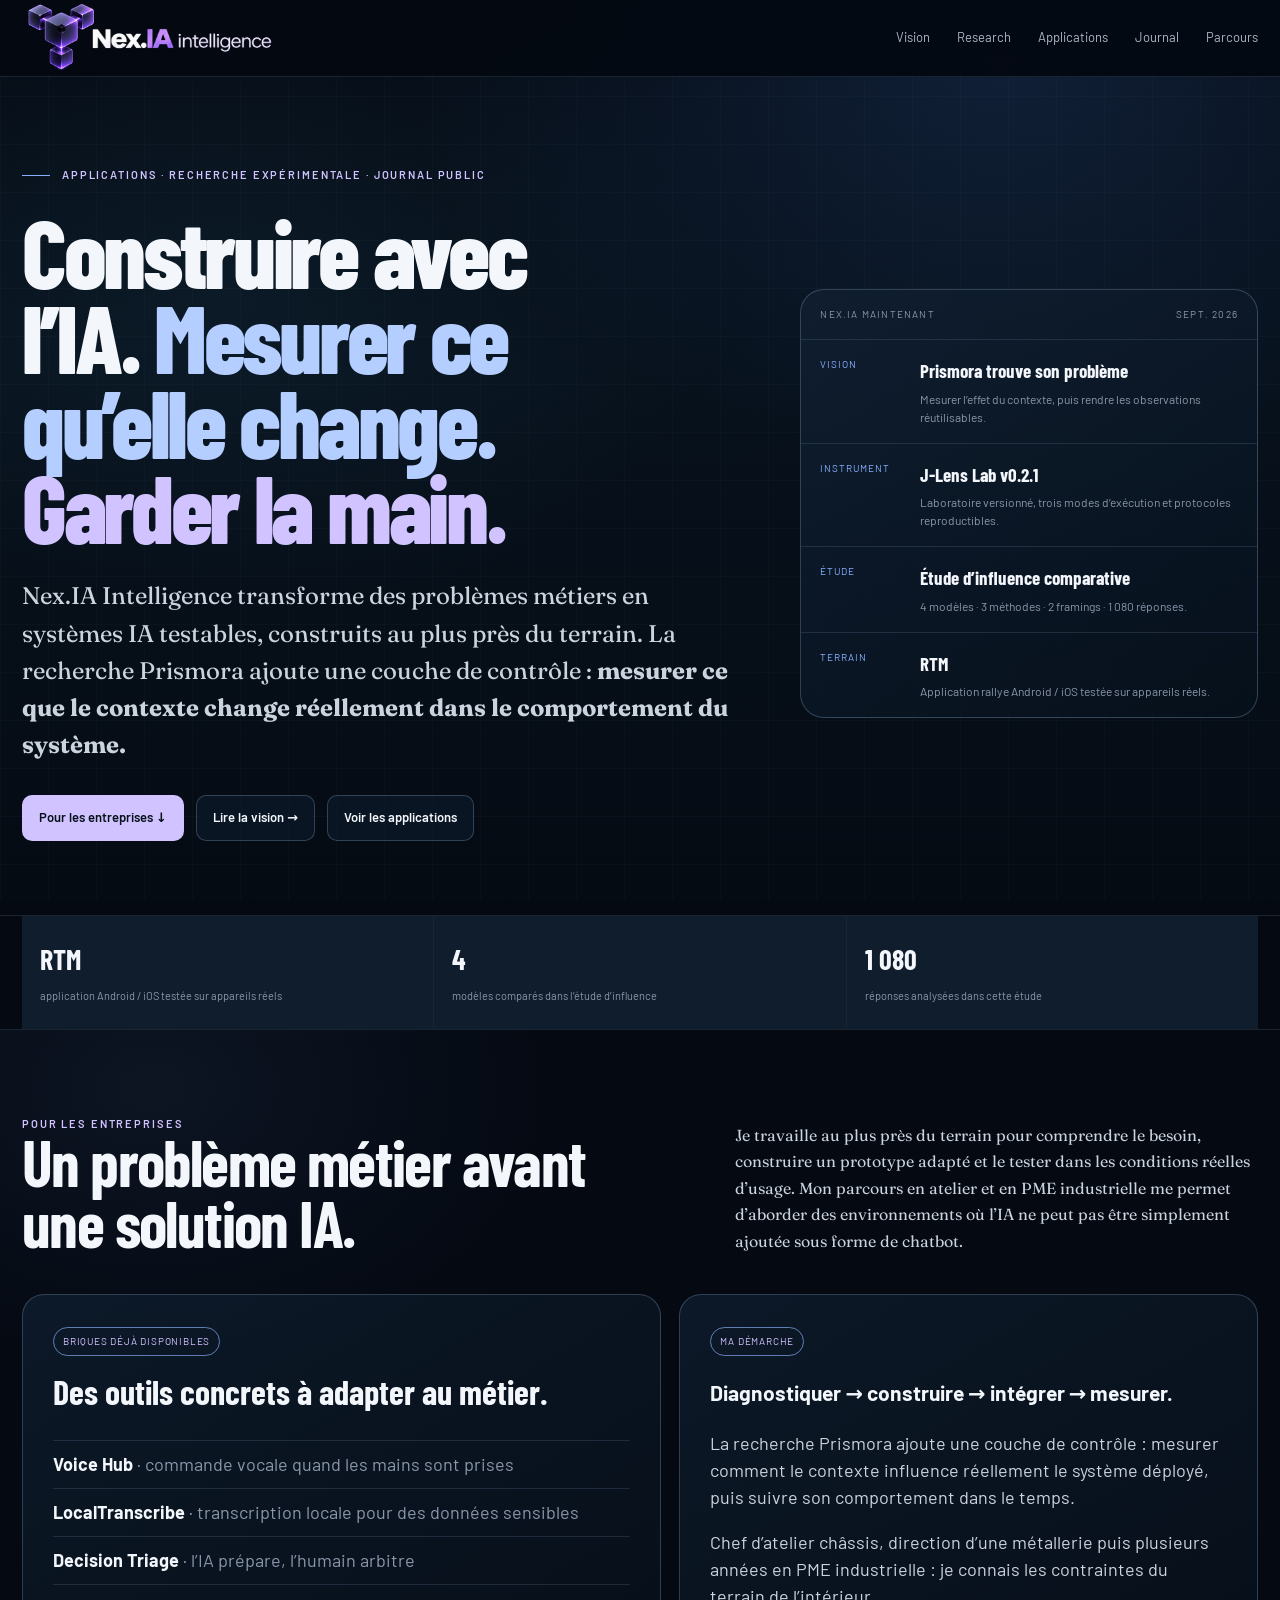
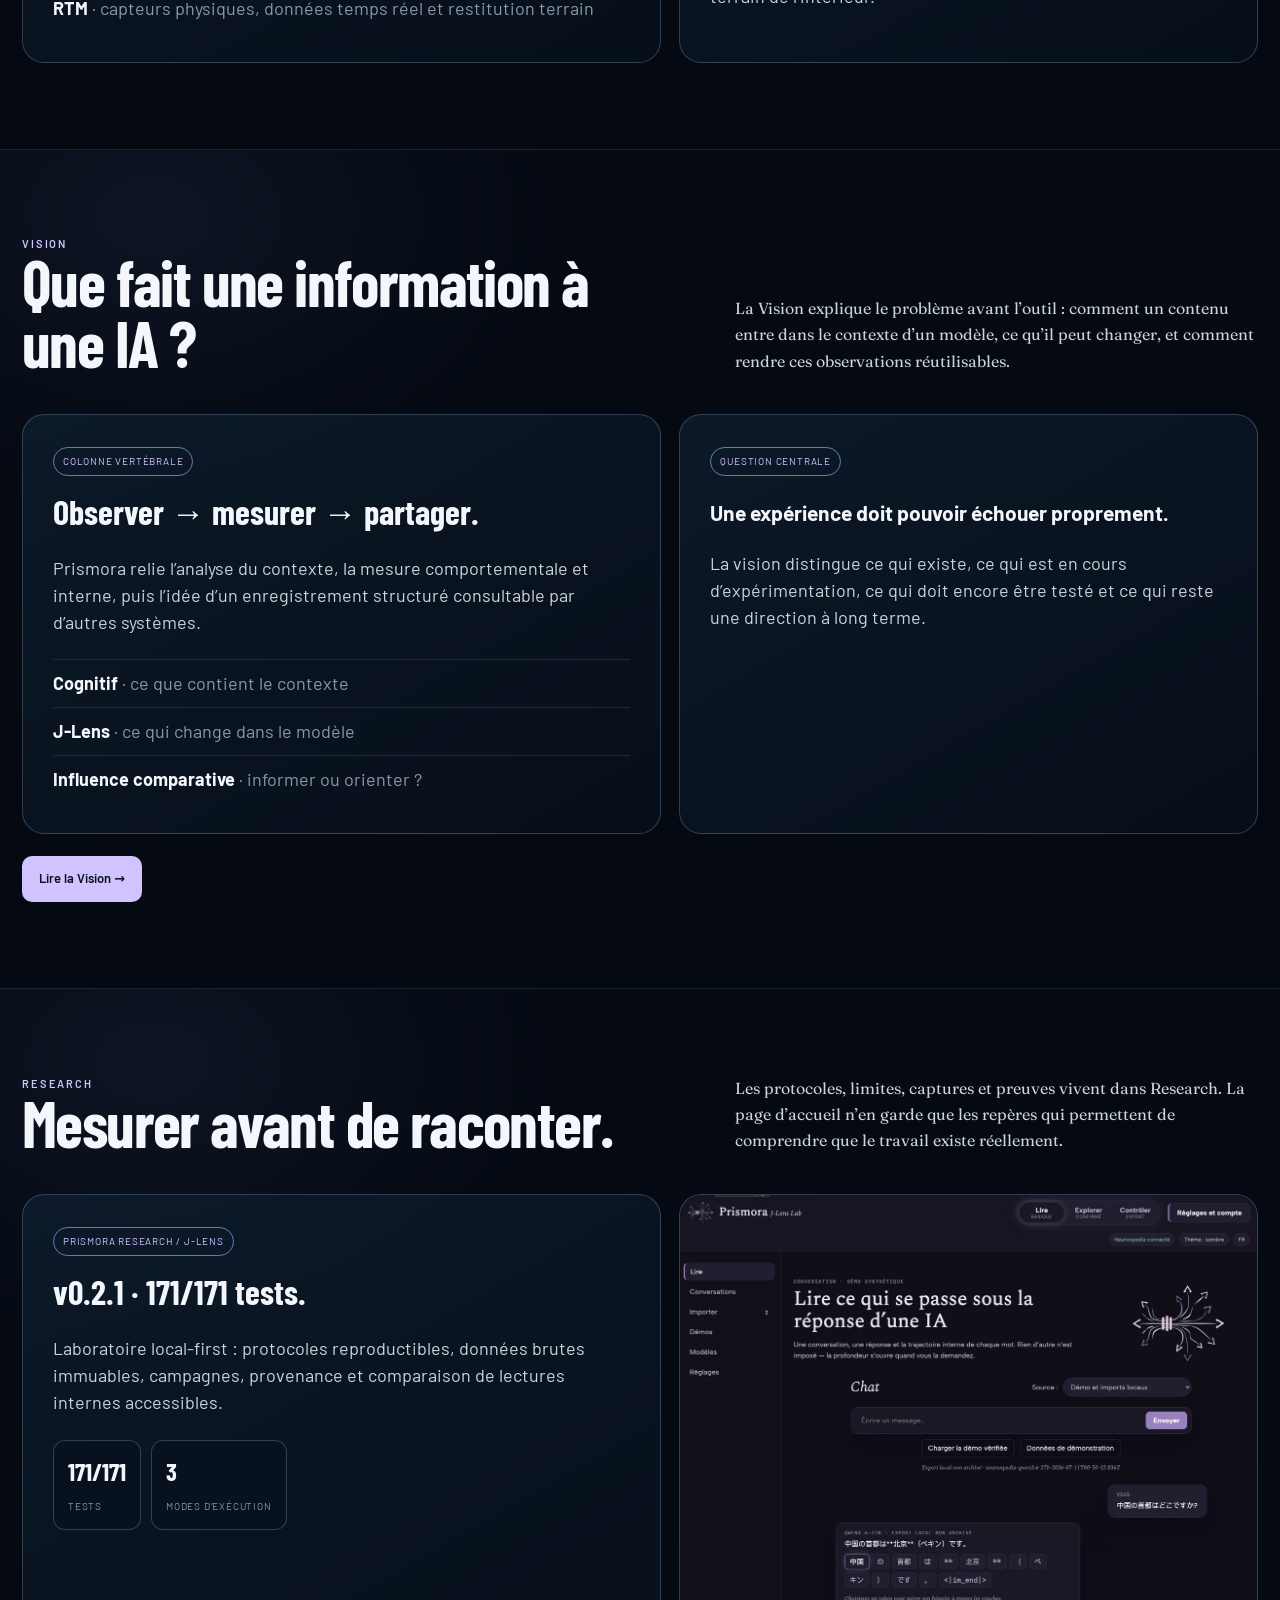
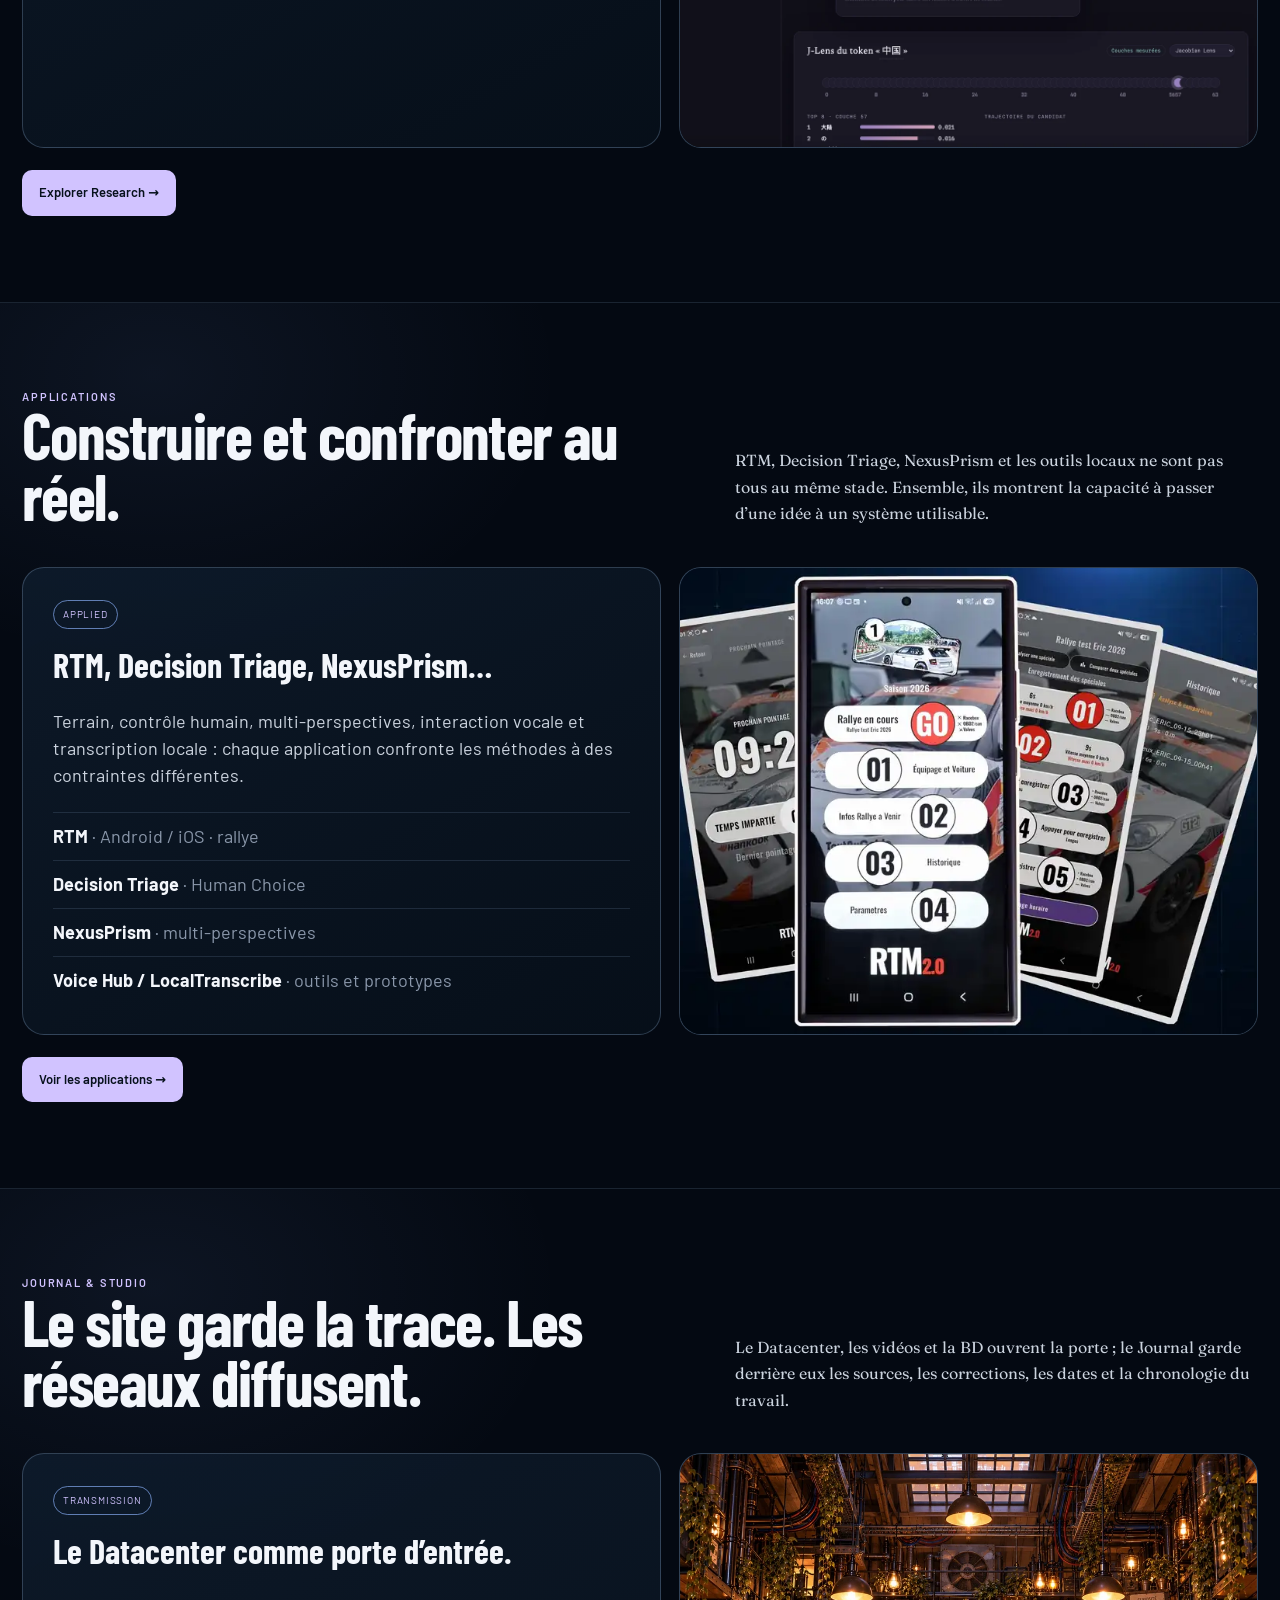
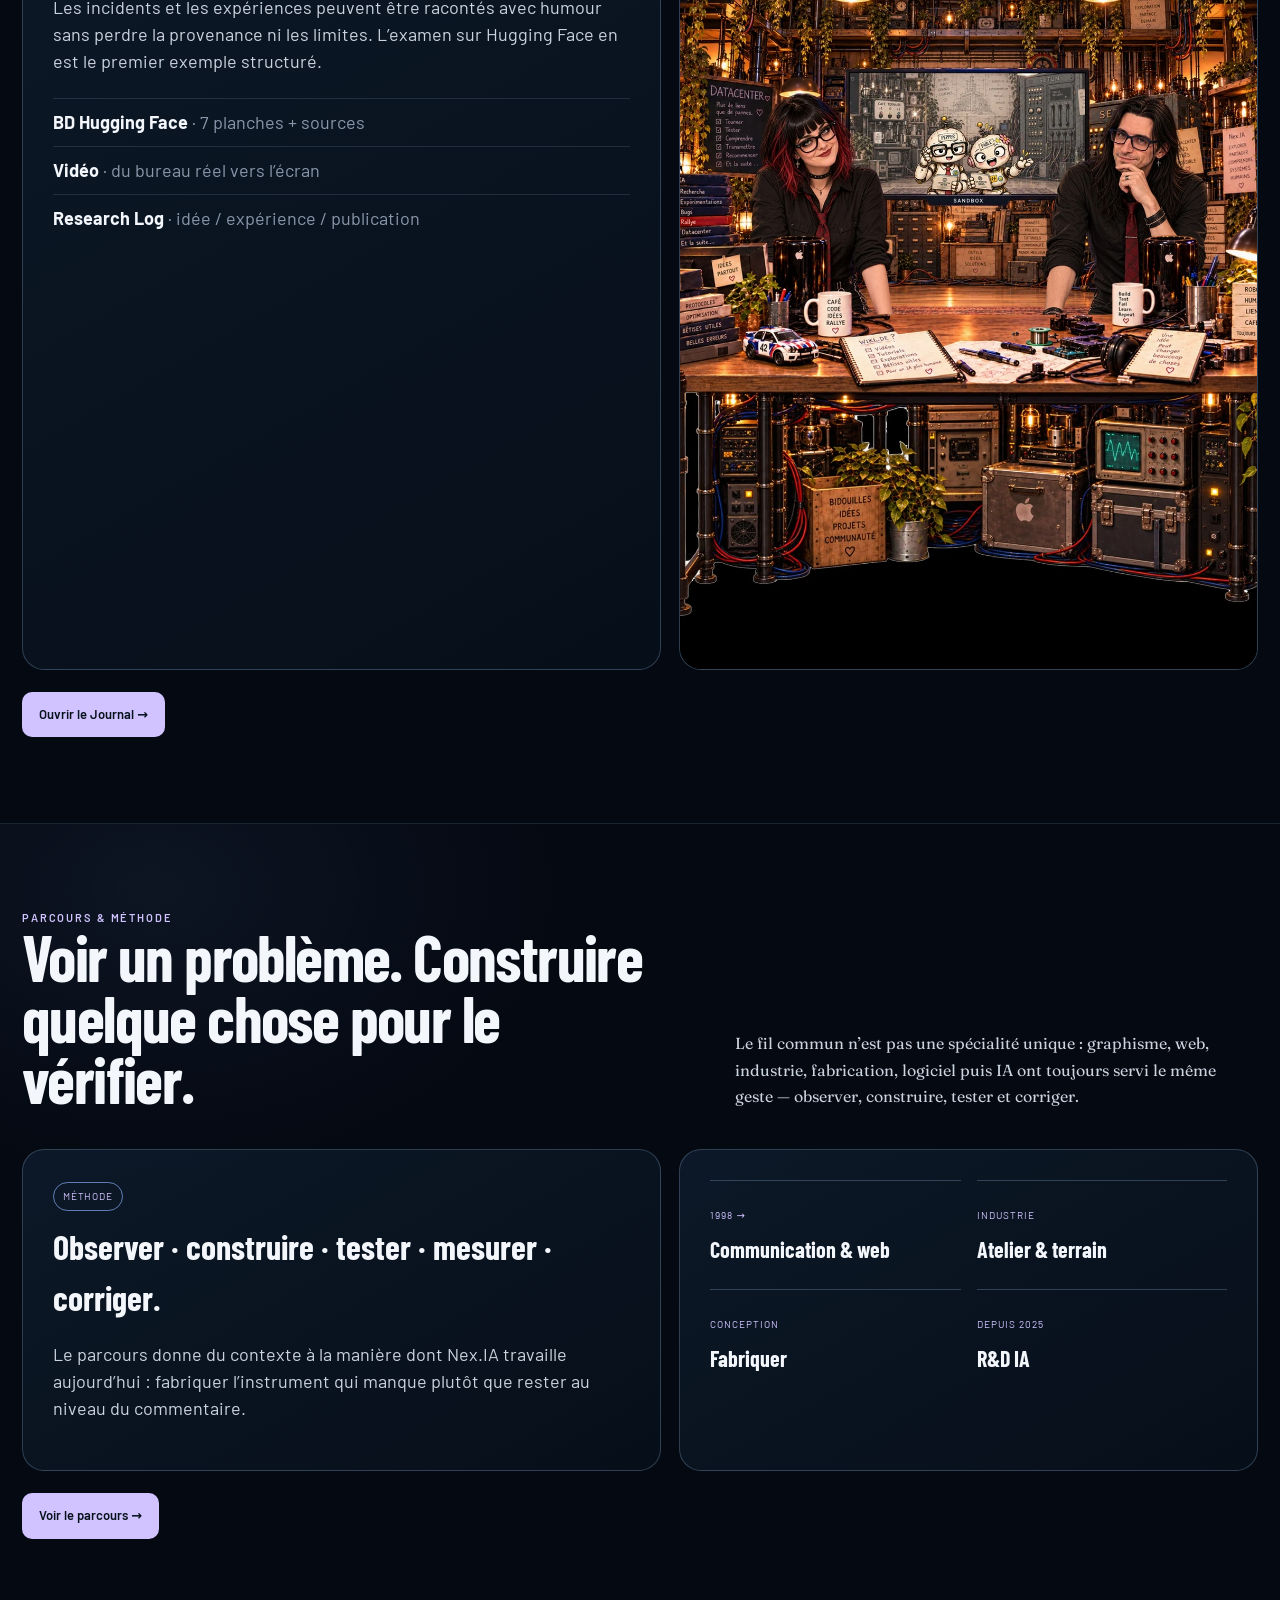
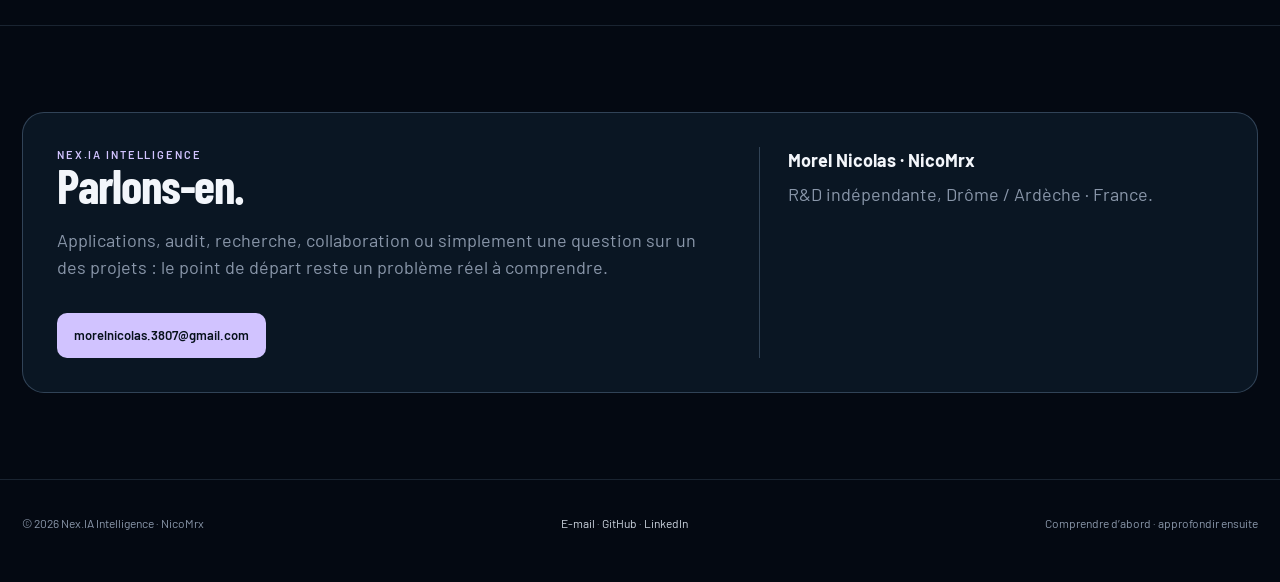
==== index.html @ 0865eb6d "refine: simplify J-Lens proof in homepage hero" ====
<!DOCTYPE html>
<html lang="fr"><head><meta charset="utf-8"/><meta content="width=device-width,initial-scale=1" name="viewport"/><meta content="#07111c" name="theme-color"/><title>Nex.IA Intelligence — NicoMrx</title><meta content="Nex.IA Intelligence : applications, recherche expérimentale, journal public et vision Prismora." name="description"/><link href="https://fonts.googleapis.com" rel="preconnect"/><link href="https://fonts.googleapis.com/css2?family=Barlow:wght@400;500;600;700&amp;family=Barlow+Condensed:wght@600;700;800&amp;family=Fraunces:opsz,wght@9..144,350..650&amp;display=swap" rel="stylesheet"/><link href="assets/site.css" rel="stylesheet"/></head><body class="section-home"><header class="site-header"><div class="wrap"><a class="brand" href="index.html"><img alt="Nex.IA Intelligence" src="assets/nexia-logo.png"/></a><nav aria-label="Navigation" class="site-nav"><a href="vision/index.html">Vision</a><a href="research/index.html">Research</a><a href="applications/index.html">Applications</a><a href="journal/index.html">Journal</a><a href="parcours/index.html">Parcours</a></nav></div></header><main>
<section class="hero"><div class="wrap hero-grid"><div><p class="eyebrow">Applications · recherche expérimentale · journal public</p><h1>Construire avec l’IA. <span class="blue">Mesurer ce qu’elle change.</span> <span class="violet">Garder la main.</span></h1><p class="lead">Nex.IA Intelligence transforme des problèmes métiers en systèmes IA testables, construits au plus près du terrain. La recherche Prismora ajoute une couche de contrôle : <strong>mesurer ce que le contexte change réellement dans le comportement du système.</strong></p><div class="actions"><a class="btn primary" href="#entreprises">Pour les entreprises ↓</a><a class="btn" href="vision/index.html">Lire la vision →</a><a class="btn" href="applications/index.html">Voir les applications</a></div></div><aside class="hero-card"><div class="head"><span>Nex.IA maintenant</span><span>Sept. 2026</span></div><div class="rows"><div class="row"><span class="type">Vision</span><div><b>Prismora trouve son problème</b><p>Mesurer l’effet du contexte, puis rendre les observations réutilisables.</p></div></div><div class="row"><span class="type">Instrument</span><div><b>J-Lens Lab v0.2.1</b><p>Laboratoire versionné, trois modes d’exécution et protocoles reproductibles.</p></div></div><div class="row"><span class="type">Étude</span><div><b>Étude d’influence comparative</b><p>4 modèles · 3 méthodes · 2 framings · 1 080 réponses.</p></div></div><div class="row"><span class="type">Terrain</span><div><b>RTM</b><p>Application rallye Android / iOS testée sur appareils réels.</p></div></div></div></aside></div></section>
<div class="proofbar"><div class="wrap proofgrid"><div class="proof"><strong>RTM</strong><span>application Android / iOS testée sur appareils réels</span></div><div class="proof"><strong>4</strong><span>modèles comparés dans l’étude d’influence</span></div><div class="proof"><strong>1 080</strong><span>réponses analysées dans cette étude</span></div></div></div>
<section class="section section-scope scope-applications" id="entreprises"><div class="wrap"><div class="sec-head"><div><div class="kicker">Pour les entreprises</div><h2>Un problème métier avant une solution IA.</h2></div><p>Je travaille au plus près du terrain pour comprendre le besoin, construire un prototype adapté et le tester dans les conditions réelles d’usage. Mon parcours en atelier et en PME industrielle me permet d’aborder des environnements où l’IA ne peut pas être simplement ajoutée sous forme de chatbot.</p></div><div class="preview-feature"><div class="preview-copy"><span class="tag">Briques déjà disponibles</span><h3>Des outils concrets à adapter au métier.</h3><ul class="preview-list"><li><strong>Voice Hub</strong> · commande vocale quand les mains sont prises</li><li><strong>LocalTranscribe</strong> · transcription locale pour des données sensibles</li><li><strong>Decision Triage</strong> · l’IA prépare, l’humain arbitre</li><li><strong>RTM</strong> · capteurs physiques, données temps réel et restitution terrain</li></ul></div><div class="preview-side"><div class="card-body"><span class="tag">Ma démarche</span><h3>Diagnostiquer → construire → intégrer → mesurer.</h3><p>La recherche Prismora ajoute une couche de contrôle : mesurer comment le contexte influence réellement le système déployé, puis suivre son comportement dans le temps.</p><p style="margin-top:18px">Chef d’atelier châssis, direction d’une métallerie puis plusieurs années en PME industrielle : je connais les contraintes du terrain de l’intérieur.</p></div></div></div></div></section>
<section class="section section-scope scope-vision" id="vision"><div class="wrap"><div class="sec-head"><div><div class="kicker">Vision</div><h2>Que fait une information à une IA ?</h2></div><p>La Vision explique le problème avant l’outil : comment un contenu entre dans le contexte d’un modèle, ce qu’il peut changer, et comment rendre ces observations réutilisables.</p></div><div class="preview-feature"><div class="preview-copy"><span class="tag">Colonne vertébrale</span><h3>Observer → mesurer → partager.</h3><p>Prismora relie l’analyse du contexte, la mesure comportementale et interne, puis l’idée d’un enregistrement structuré consultable par d’autres systèmes.</p><ul class="preview-list"><li><strong>Cognitif</strong> · ce que contient le contexte</li><li><strong>J-Lens</strong> · ce qui change dans le modèle</li><li><strong>Influence comparative</strong> · informer ou orienter ?</li></ul></div><div class="preview-side"><div class="card-body"><span class="tag">Question centrale</span><h3>Une expérience doit pouvoir échouer proprement.</h3><p>La vision distingue ce qui existe, ce qui est en cours d’expérimentation, ce qui doit encore être testé et ce qui reste une direction à long terme.</p></div></div></div><div class="section-link"><a class="btn primary" href="vision/index.html">Lire la Vision →</a></div></div></section>
<section class="section section-scope scope-research" id="research"><div class="wrap"><div class="sec-head"><div><div class="kicker">Research</div><h2>Mesurer avant de raconter.</h2></div><p>Les protocoles, limites, captures et preuves vivent dans Research. La page d’accueil n’en garde que les repères qui permettent de comprendre que le travail existe réellement.</p></div><div class="preview-feature"><div class="preview-copy"><span class="tag">Prismora Research / J-Lens</span><h3>v0.2.1 · 171/171 tests.</h3><p>Laboratoire local-first : protocoles reproductibles, données brutes immuables, campagnes, provenance et comparaison de lectures internes accessibles.</p><div class="metric-row"><div class="metric"><strong>171/171</strong><span>tests</span></div><div class="metric"><strong>3</strong><span>modes d’exécution</span></div></div></div><div class="preview-side"><img alt="Prismora J-Lens Lab" src="assets/jlens-read.webp"/></div></div><div class="section-link"><a class="btn primary" href="research/index.html">Explorer Research →</a></div></div></section>
<section class="section section-scope scope-applications" id="applications"><div class="wrap"><div class="sec-head"><div><div class="kicker">Applications</div><h2>Construire et confronter au réel.</h2></div><p>RTM, Decision Triage, NexusPrism et les outils locaux ne sont pas tous au même stade. Ensemble, ils montrent la capacité à passer d’une idée à un système utilisable.</p></div><div class="preview-feature"><div class="preview-copy"><span class="tag">Applied</span><h3>RTM, Decision Triage, NexusPrism…</h3><p>Terrain, contrôle humain, multi-perspectives, interaction vocale et transcription locale : chaque application confronte les méthodes à des contraintes différentes.</p><ul class="preview-list"><li><strong>RTM</strong> · Android / iOS · rallye</li><li><strong>Decision Triage</strong> · Human Choice</li><li><strong>NexusPrism</strong> · multi-perspectives</li><li><strong>Voice Hub / LocalTranscribe</strong> · outils et prototypes</li></ul></div><div class="preview-side"><img alt="RTM — application rallye" src="assets/rtm-home.webp"/></div></div><div class="section-link"><a class="btn primary" href="applications/index.html">Voir les applications →</a></div></div></section>
<section class="section section-scope scope-journal" id="journal"><div class="wrap"><div class="sec-head"><div><div class="kicker">Journal &amp; studio</div><h2>Le site garde la trace. Les réseaux diffusent.</h2></div><p>Le Datacenter, les vidéos et la BD ouvrent la porte ; le Journal garde derrière eux les sources, les corrections, les dates et la chronologie du travail.</p></div><div class="preview-feature"><div class="preview-copy"><span class="tag">Transmission</span><h3>Le Datacenter comme porte d’entrée.</h3><p>Les incidents et les expériences peuvent être racontés avec humour sans perdre la provenance ni les limites. L’examen sur Hugging Face en est le premier exemple structuré.</p><ul class="preview-list"><li><strong>BD Hugging Face</strong> · 7 planches + sources</li><li><strong>Vidéo</strong> · du bureau réel vers l’écran</li><li><strong>Research Log</strong> · idée / expérience / publication</li></ul></div><div class="preview-side"><img alt="Datacenter Nex.IA" src="assets/datacenter.webp"/></div></div><div class="section-link"><a class="btn primary" href="journal/index.html">Ouvrir le Journal →</a></div></div></section>
<section class="section section-scope scope-parcours" id="parcours"><div class="wrap"><div class="sec-head"><div><div class="kicker">Parcours &amp; méthode</div><h2>Voir un problème. Construire quelque chose pour le vérifier.</h2></div><p>Le fil commun n’est pas une spécialité unique : graphisme, web, industrie, fabrication, logiciel puis IA ont toujours servi le même geste — observer, construire, tester et corriger.</p></div><div class="preview-feature"><div class="preview-copy"><span class="tag">Méthode</span><h3>Observer · construire · tester · mesurer · corriger.</h3><p>Le parcours donne du contexte à la manière dont Nex.IA travaille aujourd’hui : fabriquer l’instrument qui manque plutôt que rester au niveau du commentaire.</p></div><div class="preview-side"><div class="card-body"><div class="timeline" style="grid-template-columns:1fr 1fr"><article><time>1998 →</time><h3>Communication &amp; web</h3></article><article><time>Industrie</time><h3>Atelier &amp; terrain</h3></article><article><time>Conception</time><h3>Fabriquer</h3></article><article><time>Depuis 2025</time><h3>R&amp;D IA</h3></article></div></div></div></div><div class="section-link"><a class="btn primary" href="parcours/index.html">Voir le parcours →</a></div></div></section>
<section class="section"><div class="wrap"><div class="cta"><div><div class="kicker">Nex.IA Intelligence</div><h2>Parlons-en.</h2><p>Applications, audit, recherche, collaboration ou simplement une question sur un des projets : le point de départ reste un problème réel à comprendre.</p><div class="actions"><a class="btn primary" href="mailto:morelnicolas.3807@gmail.com">morelnicolas.3807@gmail.com</a></div></div><aside><strong>Morel Nicolas · NicoMrx</strong>R&amp;D indépendante, Drôme / Ardèche · France.</aside></div></div></section>
</main><footer><div class="wrap footer-row"><span>© 2026 Nex.IA Intelligence · NicoMrx</span><span><a href="mailto:morelnicolas.3807@gmail.com">E-mail</a> · <a href="https://github.com/nicoMrx/" rel="noopener" target="_blank">GitHub</a> · <a href="https://www.linkedin.com/in/morel-nicolas-nicomrx/" rel="noopener" target="_blank">LinkedIn</a></span><span>Comprendre d’abord · approfondir ensuite</span></div></footer></body></html>
---- assets/site.css ----
@import url('https://fonts.googleapis.com/css2?family=Barlow:wght@400;500;600;700&family=Barlow+Condensed:wght@600;700;800&family=Fraunces:opsz,wght@9..144,350..650&display=swap');
:root{--night:#040912;--bg:#07111c;--bg2:#0a1624;--panel:#0d1b2b;--panel2:#101f31;--paper:#f3f6fb;--soft:#cbd3de;--muted:#8a97aa;--faint:#5f6d82;--line:rgba(157,187,226,.15);--line2:rgba(157,187,226,.27);--blue:#86afff;--blue2:#b4ceff;--cyan:#6cd6e4;--violet:#a98bff;--violet2:#d1c3ff;--orange:#ff8b63;--green:#71dda6;--display:"Barlow Condensed",Impact,sans-serif;--ui:"Barlow",Inter,system-ui,sans-serif;--serif:"Fraunces",Georgia,serif;--max:1240px;--r:24px;--section:var(--blue);--section-soft:var(--blue2);}
*{box-sizing:border-box}html{scroll-behavior:smooth;background:var(--night)}body{margin:0;color:var(--paper);font-family:var(--ui);font-size:18px;line-height:1.5;background:radial-gradient(900px 620px at 78% 6%,rgba(63,117,196,.20),transparent 66%),radial-gradient(760px 520px at 17% 30%,rgba(54,120,150,.11),transparent 68%),linear-gradient(rgba(132,168,213,.032) 1px,transparent 1px),linear-gradient(90deg,rgba(132,168,213,.032) 1px,transparent 1px),linear-gradient(180deg,var(--night) 0%,var(--bg) 42%,#050b13 100%);background-size:auto,auto,48px 48px,48px 48px,auto;background-attachment:fixed}a{color:inherit}.wrap{width:min(calc(100% - 44px),var(--max));margin:auto}.site-header{position:sticky;top:0;z-index:80;background:rgba(4,9,18,.94);border-bottom:1px solid var(--line);backdrop-filter:blur(18px)}.site-header .wrap{min-height:76px;display:flex;align-items:center;justify-content:space-between;gap:30px}.brand{width:250px;display:flex;align-items:center}.brand img{width:100%;height:auto;display:block}.site-nav{display:flex;align-items:center;gap:27px;color:#aeb8c8;font-size:13px}.site-nav a{text-decoration:none;position:relative;padding:26px 0}.site-nav a:hover{color:#fff}.site-nav a.active{color:var(--section-soft)}.site-nav a.active:after{content:"";position:absolute;left:0;right:0;bottom:16px;height:2px;background:var(--section)}
.section-home{--section:var(--blue);--section-soft:var(--violet2)}.section-vision{--section:var(--violet);--section-soft:var(--violet2)}.section-research{--section:var(--blue);--section-soft:var(--blue2)}.section-applications{--section:var(--cyan);--section-soft:#a9edf4}.section-journal{--section:var(--orange);--section-soft:#ffc0a8}.section-parcours{--section:var(--green);--section-soft:#a8ecc8}
.breadcrumb{display:flex;gap:8px;align-items:center;margin-bottom:34px;font-size:12px;color:var(--muted)}.breadcrumb a{text-decoration:none;color:var(--soft)}.breadcrumb a:hover{color:#fff}.breadcrumb .sep{color:var(--faint)}.breadcrumb .current{color:var(--section-soft)}.hero{border-bottom:1px solid var(--line);padding:90px 0 74px}.hero-grid{display:grid;grid-template-columns:minmax(0,1.05fr) minmax(360px,.68fr);gap:72px;align-items:center}.eyebrow,.kicker{text-transform:uppercase;letter-spacing:.17em;font-weight:600;font-size:11px;color:var(--section-soft)}.eyebrow{display:flex;align-items:center;gap:12px;margin:0 0 25px}.eyebrow:before{content:"";display:inline-block;width:28px;height:1px;background:var(--section)}h1,.page-hero h1{font-family:var(--display);font-weight:800;font-size:clamp(58px,7.4vw,104px);line-height:.9;letter-spacing:-.035em;margin:0;max-width:12ch}h1 .blue{color:var(--blue2)}h1 .violet{color:var(--violet2)}.lead{font-family:var(--serif);font-weight:430;font-size:clamp(19px,2vw,24px);line-height:1.55;color:var(--soft);max-width:72ch;margin:28px 0 0}.lead em{font-style:italic;color:var(--section-soft)}.actions{display:flex;gap:12px;flex-wrap:wrap;margin-top:32px}.btn{display:inline-flex;align-items:center;gap:8px;padding:12px 16px;border:1px solid var(--line2);border-radius:10px;background:rgba(13,27,43,.68);text-decoration:none;font-size:13px;font-weight:600}.btn:hover{border-color:var(--section);transform:translateY(-1px)}.btn.primary{background:var(--section-soft);color:#07111c;border-color:transparent}.hero-card{border:1px solid var(--line2);border-radius:24px;background:linear-gradient(145deg,rgba(16,31,49,.88),rgba(7,17,28,.88));overflow:hidden}.hero-card .head{padding:17px 19px;border-bottom:1px solid var(--line);display:flex;justify-content:space-between;text-transform:uppercase;letter-spacing:.12em;font-size:10px;color:var(--muted)}.hero-card .rows{display:grid}.hero-card .row{display:grid;grid-template-columns:84px 1fr;gap:16px;padding:17px 19px;border-bottom:1px solid var(--line)}.hero-card .row:last-child{border-bottom:0}.hero-card .type{font-size:10px;text-transform:uppercase;letter-spacing:.1em;color:var(--blue)}.hero-card b{font-family:var(--display);font-size:19px}.hero-card p{margin:4px 0 0;color:var(--muted);font-size:12px}.proofbar{border-bottom:1px solid var(--line)}.proofgrid{display:grid;grid-template-columns:repeat(3,1fr);gap:1px;background:var(--line)}.proof{background:rgba(13,27,43,.72);padding:22px 18px}.proof strong{display:block;font-family:var(--display);font-size:28px}.proof span{font-size:11px;color:var(--muted)}
.section,.page-section{padding:86px 0;border-bottom:1px solid var(--line)}.alt{background:rgba(8,17,28,.28)}.sec-head{display:grid;grid-template-columns:minmax(0,1fr) minmax(320px,.8fr);gap:60px;align-items:end;margin-bottom:40px}.sec-head h2,h2{font-family:var(--display);font-size:clamp(40px,5vw,66px);line-height:.95;letter-spacing:-.025em;margin:0}.sec-head p{font-family:var(--serif);font-weight:390;font-size:16px;line-height:1.65;color:var(--soft);margin:0;max-width:58ch}.sec-head p em{font-style:italic;color:var(--section-soft)}.section-scope{position:relative}.section-scope:before{content:"";position:absolute;inset:0;pointer-events:none;background:radial-gradient(600px 420px at 12% 8%,color-mix(in srgb,var(--section) 10%,transparent),transparent 68%);opacity:.72}.section-scope>.wrap{position:relative;z-index:1}.preview-feature{display:grid;grid-template-columns:1.05fr .95fr;gap:18px;align-items:stretch}.preview-copy,.preview-side{border:1px solid var(--line2);border-radius:22px;background:linear-gradient(150deg,rgba(16,31,49,.72),rgba(7,17,28,.74));overflow:hidden}.preview-copy{padding:30px}.preview-copy h3{font-family:var(--display);font-size:34px;margin:10px 0 12px}.preview-copy p,.preview-side p{color:var(--soft)}.preview-side img{width:100%;height:100%;min-height:280px;object-fit:cover}.preview-side .card-body{padding:30px}.preview-list{list-style:none;padding:0;margin:23px 0 0}.preview-list li{padding:10px 0;border-top:1px solid var(--line);color:var(--muted)}.preview-list strong{color:var(--paper)}.section-link{margin-top:22px}.tag{display:inline-block;border:1px solid color-mix(in srgb,var(--section) 55%,var(--line2));border-radius:999px;padding:6px 9px;color:var(--section-soft);font-size:10px;letter-spacing:.08em;text-transform:uppercase}.metric-row{display:flex;flex-wrap:wrap;gap:10px;margin-top:24px}.metric{border:1px solid var(--line2);border-radius:12px;padding:12px 14px;background:rgba(7,17,28,.5)}.metric strong{display:block;font-family:var(--display);font-size:25px}.metric span{font-size:10px;color:var(--muted);text-transform:uppercase;letter-spacing:.08em}
.page-hero{padding:74px 0 66px;border-bottom:1px solid var(--line);background:radial-gradient(700px 500px at 78% 22%,color-mix(in srgb,var(--section) 18%,transparent),transparent 70%)}.page-hero h1{max-width:14ch}.page-hero .lead{max-width:75ch}.products{display:grid;grid-template-columns:repeat(12,1fr);gap:18px}.card{border:1px solid var(--line2);border-radius:22px;background:linear-gradient(150deg,rgba(16,31,49,.88),rgba(7,17,28,.9));overflow:hidden}.product.wide{grid-column:span 7}.product.narrow{grid-column:span 5}.card-media{height:310px;background:#06101a;overflow:hidden}.card-media img,.card-media video{width:100%;height:100%;object-fit:cover;display:block}.card-body{padding:24px}.card h3{font-family:var(--display);font-size:30px;margin:11px 0 10px}.card p{color:var(--muted);margin:0}.card .status-note{color:var(--paper);margin-top:14px}.more{display:inline-block;margin-top:17px;color:var(--section-soft);text-decoration:none;border-bottom:1px solid color-mix(in srgb,var(--section) 55%,transparent)}.split{display:grid;grid-template-columns:1fr 1fr;gap:45px;align-items:start}.prose{max-width:72ch}.prose p{font-family:var(--serif);font-weight:385;color:var(--soft);line-height:1.7}.prose p em{font-style:italic;color:var(--section-soft)}.facts{border-top:1px solid var(--line)}.fact{display:grid;grid-template-columns:150px 1fr;gap:20px;padding:17px 0;border-bottom:1px solid var(--line)}.fact b{color:var(--paper)}.fact span{color:var(--muted)}.gallery{display:grid;grid-template-columns:1fr 1fr;gap:16px}.gallery figure{margin:0;border:1px solid var(--line2);border-radius:18px;background:#06101a;overflow:hidden}.gallery img{width:100%;display:block}.gallery figcaption{padding:11px 13px;color:var(--muted);font-size:11px}.gallery .big{grid-column:span 2}.research-grid{display:grid;grid-template-columns:1.08fr .92fr;gap:18px}.stats{display:grid;grid-template-columns:repeat(4,1fr);gap:9px;margin-top:24px}.stat{border:1px solid var(--line2);padding:12px;border-radius:12px}.stat strong{display:block;font-family:var(--display);font-size:27px}.stat span{color:var(--muted);font-size:10px;text-transform:uppercase}.statusline{margin-top:18px;color:var(--muted);font-size:12px;border-top:1px solid var(--line);padding-top:14px}.statusline strong{color:var(--section-soft)}.timeline{display:grid;grid-template-columns:repeat(4,1fr);gap:16px}.timeline article{border-top:1px solid var(--line2);padding-top:18px}.timeline time{font-size:10px;text-transform:uppercase;letter-spacing:.1em;color:var(--section-soft)}.timeline h3{font-family:var(--display);font-size:22px;margin:7px 0}.timeline p{color:var(--muted);font-size:13px}.method{display:grid;grid-template-columns:repeat(5,1fr);gap:12px}.method article{border:1px solid var(--line2);border-radius:18px;padding:20px;background:rgba(13,27,43,.65)}.method .n{color:var(--section-soft);font-size:10px}.method h3{font-family:var(--display);font-size:24px;margin:22px 0 8px}.method p{color:var(--muted);font-size:13px}.comic-grid{display:grid;grid-template-columns:repeat(2,1fr);gap:18px}.comic{border:1px solid var(--line2);border-radius:18px;overflow:hidden;background:#f1ece4}.comic img{width:100%;display:block}.comic span{display:block;background:#09131f;padding:10px 12px;color:var(--soft);font-size:11px}.sources{margin-top:34px;border:1px solid var(--line2);border-radius:20px;padding:24px;background:rgba(13,27,43,.6)}.sources h3{font-family:var(--display);font-size:27px;margin:0 0 9px}.sources p{color:var(--muted);margin:0 0 10px}.sources a{color:var(--section-soft)}.log{border-top:1px solid var(--line)}.log-entry{display:grid;grid-template-columns:220px 1fr;gap:28px;padding:22px 0;border-bottom:1px solid var(--line)}.log-dates{font-size:11px;color:var(--muted);line-height:1.65}.log-dates b{color:var(--section-soft);font-weight:600}.log-entry h3{font-family:var(--display);font-size:23px;margin:0 0 5px}.log-entry p{margin:0;color:var(--muted)}.cta{display:grid;grid-template-columns:1fr .7fr;gap:38px;border:1px solid var(--line2);border-radius:22px;background:rgba(13,27,43,.74);padding:34px}.cta h2{font-size:48px}.cta p{color:var(--muted)}.cta aside{border-left:1px solid var(--line2);padding-left:28px;color:var(--muted)}.cta aside strong{display:block;color:var(--paper);margin-bottom:7px}footer{padding:34px 0 50px;color:var(--muted);font-size:12px}.footer-row{display:flex;justify-content:space-between;gap:20px;flex-wrap:wrap}.footer-row a{text-decoration:none;color:var(--soft)}
@media(max-width:1000px){.hero-grid,.sec-head,.split,.research-grid,.preview-feature{grid-template-columns:1fr}.hero-grid{gap:28px}.hero-card{max-width:720px}.products{grid-template-columns:1fr}.product.wide,.product.narrow{grid-column:auto}.method{grid-template-columns:repeat(3,1fr)}.timeline{grid-template-columns:1fr 1fr}.gallery .big{grid-column:auto}.gallery{grid-template-columns:1fr 1fr}.comic-grid{grid-template-columns:1fr 1fr}.cta{grid-template-columns:1fr}.cta aside{border-left:0;border-top:1px solid var(--line2);padding:22px 0 0}.preview-side img{min-height:240px}}
@media(max-width:700px){.wrap{width:min(calc(100% - 28px),var(--max))}.site-header .wrap{min-height:0;display:block;padding-top:10px}.brand{width:190px;margin-bottom:9px}.site-nav{display:flex;gap:18px;overflow-x:auto;border-top:1px solid var(--line);scrollbar-width:none}.site-nav::-webkit-scrollbar{display:none}.site-nav a{display:block!important;white-space:nowrap;padding:10px 0 12px;font-size:11px}.site-nav a.active:after{bottom:5px}.hero{padding:62px 0 54px}.page-hero{padding:52px 0 46px}.breadcrumb{margin-bottom:25px;font-size:11px}h1,.page-hero h1{font-size:clamp(44px,12.3vw,64px);max-width:11.5ch}.lead{font-size:18px}.section,.page-section{padding:64px 0}.sec-head{gap:17px;margin-bottom:27px}.sec-head h2,h2{font-size:clamp(34px,9.5vw,49px)}.sec-head p{font-size:15px}.proofgrid{grid-template-columns:1fr}.proof{padding:15px}.card-media{height:260px}.gallery{grid-template-columns:1fr}.stats{grid-template-columns:1fr 1fr}.method{grid-template-columns:1fr}.timeline{grid-template-columns:1fr}.comic-grid{grid-template-columns:1fr}.log-entry{grid-template-columns:1fr;gap:8px}.cta{padding:25px 20px}.cta h2{font-size:39px}.brand img{max-height:50px;object-fit:contain;object-position:left}.preview-copy{padding:23px}.preview-copy h3{font-size:29px}.preview-side .card-body{padding:23px}}

/* ===== Vision harmonisée : V7 dans le système V0.8 ===== */
body.section-vision .vision-hero{padding:74px 0 66px;border-bottom:1px solid var(--line);background:radial-gradient(760px 500px at 78% 22%,rgba(169,139,255,.14),transparent 70%)}
body.section-vision .vision-section{padding:82px 0;border-bottom:1px solid var(--line)}
body.section-vision .vision-hero h1{font-family:var(--display);font-size:clamp(58px,7.4vw,104px);line-height:.9;letter-spacing:-.035em;max-width:12ch;margin:0}
body.section-vision .vision-hero .intro{font-family:var(--serif);font-weight:390;font-size:clamp(19px,2vw,24px);line-height:1.62;color:var(--soft);max-width:74ch;margin:27px 0 0}
body.section-vision .vision-hero .intro em{font-style:italic;color:var(--section-soft)}
body.section-vision .vision-hero .note{color:var(--muted);font-size:13px;margin:30px 0 0;max-width:66ch}
body.section-vision .vision-section h2{font-family:var(--display);font-size:clamp(40px,5vw,66px);line-height:.95;letter-spacing:-.025em;max-width:18ch;margin:0 0 28px}
body.section-vision .vision-section .lede{font-family:var(--serif);font-weight:385;font-size:clamp(19px,2vw,23px);line-height:1.65;color:var(--soft);max-width:72ch}
body.section-vision .vision-section .lede em{font-style:italic;color:var(--section-soft)}
body.section-vision .vision-phrase{border-left:5px solid var(--section);padding:4px 0 4px 22px;margin-top:34px;max-width:900px}
body.section-vision .vision-phrase p{font-family:var(--serif);font-weight:390;font-style:italic;color:var(--paper);font-size:clamp(24px,3.2vw,39px);line-height:1.24;margin:0 0 13px}
body.section-vision .vision-phrase small{color:var(--muted)}
body.section-vision .constats{list-style:none;padding:0;margin:39px 0 0;max-width:920px}
body.section-vision .constats li{display:grid;grid-template-columns:92px 1fr;gap:24px;padding:22px 0;border-top:1px solid var(--line)}
body.section-vision .constats li:last-child{border-bottom:1px solid var(--line)}
body.section-vision .constats .num{color:var(--section-soft);font-size:11px;letter-spacing:.1em;padding-top:5px}
body.section-vision .constats strong{display:block;font-family:var(--display);font-size:23px;margin-bottom:4px}
body.section-vision .constats p{color:var(--muted);margin:0;max-width:67ch}
body.section-vision .objet-mesure{margin:29px 0 0;padding:16px 18px;border:1px solid color-mix(in srgb,var(--section) 42%,var(--line2));border-radius:14px;color:var(--soft);font-size:14px;max-width:900px;background:rgba(169,139,255,.045)}
body.section-vision .objet-mesure strong{color:var(--section-soft)}
body.section-vision .carte{margin-top:39px;border-top:1px solid var(--line)}
body.section-vision .etape{display:grid;grid-template-columns:70px minmax(220px,1.15fr) 1.85fr 150px;gap:22px;padding:25px 0;border-bottom:1px solid var(--line);align-items:start}
body.section-vision .etape .n{font-family:var(--display);font-size:30px;line-height:1;color:var(--section-soft)}
body.section-vision .etape .quoi strong{display:block;font-family:var(--display);font-size:23px}
body.section-vision .etape .quoi span{display:block;color:var(--muted);font-size:13px;margin-top:3px}
body.section-vision .etape .desc{color:var(--soft);max-width:58ch}
body.section-vision .etat{justify-self:end;border:1px solid var(--line2);color:var(--muted);padding:7px 9px;font-size:10px;letter-spacing:.07em;text-transform:uppercase;white-space:normal}
body.section-vision .etape.current{position:relative}
body.section-vision .etape.current:before{content:"";position:absolute;left:0;top:-1px;bottom:-1px;width:3px;background:var(--section)}
body.section-vision .etape.current .etat{border-color:var(--section);color:var(--section-soft);background:rgba(169,139,255,.055)}
body.section-vision .case-grid{display:grid;grid-template-columns:1fr 1fr;gap:18px;margin:38px 0 0}
body.section-vision .case-card{position:relative;border:1px solid var(--line2);border-radius:20px;background:linear-gradient(150deg,rgba(16,31,49,.78),rgba(7,17,28,.74));padding:27px;overflow:hidden}
body.section-vision .case-card:before{content:"";position:absolute;left:0;top:0;bottom:0;width:3px;background:var(--section)}
body.section-vision .case-meta{display:flex;gap:9px;flex-wrap:wrap;margin-bottom:14px;color:var(--muted);font-size:10px;letter-spacing:.08em;text-transform:uppercase}
body.section-vision .case-meta span{border:1px solid var(--line);border-radius:999px;padding:5px 8px}
body.section-vision .case-card h3{font-family:var(--display);font-size:clamp(27px,3vw,37px);margin:0 0 12px}
body.section-vision .case-card p{color:var(--soft);margin:0 0 15px}
body.section-vision .case-card .case-point{font-family:var(--serif);font-weight:390;font-style:italic;font-size:19px;line-height:1.45;color:var(--section-soft);margin:21px 0 0;padding-top:17px;border-top:1px solid var(--line)}
body.section-vision .case-link{display:inline-block;margin-top:16px;color:var(--section-soft);font-size:12px;text-decoration:none;border-bottom:1px solid rgba(209,195,255,.35);padding-bottom:2px}
body.section-vision .limite{margin:27px 0 0;padding:20px 22px;border-left:4px solid var(--section);background:rgba(169,139,255,.04);max-width:930px}
body.section-vision .limite strong{display:block;font-family:var(--display);font-size:20px;margin-bottom:5px}
body.section-vision .limite p{margin:0;color:var(--soft)}
body.section-vision .protocol-flow{display:grid;grid-template-columns:1fr auto 1fr auto 1fr;gap:13px;align-items:center;margin:36px 0 0;max-width:980px}
body.section-vision .protocol-step{padding:17px 19px;border:1px solid var(--line2);border-radius:15px;background:rgba(13,27,43,.42);min-height:94px}
body.section-vision .protocol-step strong{display:block;font-family:var(--display);font-size:19px;margin-bottom:4px;color:var(--section-soft)}
body.section-vision .protocol-step span{display:block;color:var(--muted);font-size:13px;line-height:1.45}
body.section-vision .protocol-arrow{color:var(--section);font-size:23px}
body.section-vision .transformations{display:flex;gap:9px;flex-wrap:wrap;margin-top:17px}
body.section-vision .transformations span{border:1px solid color-mix(in srgb,var(--section) 30%,var(--line));border-radius:999px;color:var(--muted);padding:7px 10px;font-size:12px}
body.section-vision .question-test{margin:46px 0 0;padding:4px 0 4px 22px;border-left:5px solid var(--section);max-width:900px}
body.section-vision .question-test p{font-family:var(--serif);font-weight:400;font-style:italic;font-size:clamp(25px,3.3vw,41px);line-height:1.25;color:var(--paper);margin:0 0 15px}
body.section-vision .mesures{display:flex;gap:9px;flex-wrap:wrap;margin-top:24px}
body.section-vision .mesures span{border:1px solid var(--line2);padding:8px 10px;color:var(--section-soft);font-size:12px}
body.section-vision details.protocol-details{margin-top:31px;border-top:1px solid var(--line);border-bottom:1px solid var(--line);max-width:980px}
body.section-vision details.protocol-details summary{cursor:pointer;padding:17px 0;color:var(--section-soft);font-size:13px;font-weight:600;letter-spacing:.03em}
body.section-vision .variantes{border-top:1px solid var(--line);margin-bottom:18px}
body.section-vision .variante{display:grid;grid-template-columns:52px 1fr;gap:18px;padding:15px 0;border-bottom:1px solid var(--line)}
body.section-vision .variante b{font-family:var(--display);font-size:24px;color:var(--section-soft)}
body.section-vision .variante strong{display:block;margin-bottom:3px}
body.section-vision .variante span{color:var(--muted)}
body.section-vision .deux-branches{display:grid;grid-template-columns:.82fr 1.18fr;gap:0;margin-top:42px;border-top:1px solid var(--line);border-bottom:1px solid var(--line)}
body.section-vision .branche{padding:32px 39px 36px 0}
body.section-vision .branche + .branche{border-left:1px solid var(--line);padding-left:39px;padding-right:0}
body.section-vision .branche .label{color:var(--section-soft);font-size:11px;letter-spacing:.1em;text-transform:uppercase;margin-bottom:12px}
body.section-vision .branche h3{font-family:var(--display);font-size:31px;margin:0 0 14px}
body.section-vision .branche>p{color:var(--soft);max-width:48ch}
body.section-vision .branche ul{margin:22px 0 0;padding:0;list-style:none}
body.section-vision .branche li{padding:11px 0;border-top:1px solid var(--line);color:var(--muted)}
body.section-vision .branche li strong{display:block;color:var(--paper);margin-bottom:3px}
body.section-vision .branche li span{font-size:13px}
body.section-vision .app-stack{margin-top:22px;border-top:1px solid var(--line)}
body.section-vision .app-item{display:grid;grid-template-columns:minmax(135px,.72fr) 1.6fr;gap:19px;padding:17px 0;border-bottom:1px solid var(--line)}
body.section-vision .app-name strong{display:block;font-family:var(--display);font-size:20px;margin-bottom:3px}
body.section-vision .app-status{color:var(--section-soft);font-size:10px;text-transform:uppercase;letter-spacing:.07em}
body.section-vision .app-desc{color:var(--soft);font-size:13px}
body.section-vision .record{margin-top:38px;border:1px solid color-mix(in srgb,var(--section) 28%,var(--line2));background:linear-gradient(145deg,rgba(16,31,49,.88),rgba(7,17,28,.88));border-radius:22px;padding:25px;overflow:auto}
body.section-vision pre{margin:0;color:var(--soft);font:13px/1.65 ui-monospace,SFMono-Regular,Menlo,Consolas,monospace;white-space:pre-wrap}
body.section-vision .record .accent{color:var(--section-soft)}
body.section-vision .auteur{display:grid;grid-template-columns:.8fr 1.7fr;gap:50px;align-items:start}
body.section-vision .auteur .id{font-family:var(--display);font-size:clamp(31px,4.4vw,51px);line-height:1}
body.section-vision .auteur .id span{display:block;color:var(--section-soft);font-family:var(--ui);font-size:16px;font-weight:400;margin-top:10px}
body.section-vision .auteur .bio{font-family:var(--serif);font-weight:380;color:var(--soft);max-width:64ch;line-height:1.7}
body.section-vision .auteur .bio p:first-child:first-letter{color:var(--section-soft)}
body.section-vision .fin{padding:86px 0 100px;border-bottom:1px solid var(--line);background:radial-gradient(720px 430px at 18% 44%,rgba(169,139,255,.09),transparent 68%)}
body.section-vision .fin p{font-family:var(--display);font-size:clamp(39px,6vw,70px);line-height:.97;letter-spacing:-.02em;margin:0;max-width:17ch}
body.section-vision .fin p em{font-style:normal;color:var(--section-soft)}
body.section-vision .fin small{display:block;color:var(--muted);margin-top:27px;font-size:13px}
@media(max-width:820px){
  body.section-vision .etape{grid-template-columns:56px 1fr;gap:14px 20px}
  body.section-vision .etape .desc{grid-column:2}
  body.section-vision .etat{grid-column:2;justify-self:start}
  body.section-vision .deux-branches{grid-template-columns:1fr}
  body.section-vision .branche{padding:30px 0}
  body.section-vision .branche + .branche{border-left:0;border-top:1px solid var(--line);padding:30px 0}
  body.section-vision .app-item{grid-template-columns:1fr;gap:7px}
  body.section-vision .auteur{grid-template-columns:1fr;gap:28px}
}
@media(max-width:700px){
  h1,.page-hero h1{font-size:clamp(46px,13vw,66px)}
  .hero{padding:68px 0 56px}
  .page-hero{padding:56px 0 50px}
  body.section-vision .vision-hero{padding:56px 0 50px}
  body.section-vision .vision-section{padding:66px 0}
  body.section-vision .constats li{grid-template-columns:1fr;gap:7px}
  body.section-vision .etape{grid-template-columns:1fr}
  body.section-vision .etape .desc,body.section-vision .etat{grid-column:1}
  body.section-vision .etape.current:before{left:-14px;width:3px}
  body.section-vision .case-grid{grid-template-columns:1fr}
  body.section-vision .app-item{grid-template-columns:1fr;gap:7px}
  body.section-vision .fin{padding:66px 0 78px}
}


/* ===== Mobile hardening V0.8.2 ===== */
html,body{max-width:100%;overflow-x:hidden}

/* Journal comic strip: controlled carousel on wide screens, full-width stack on mobile */
.comic-strip{
  display:grid;
  grid-auto-flow:column;
  grid-auto-columns:minmax(300px,34vw);
  gap:16px;
  overflow-x:auto;
  padding:2px 2px 14px;
  scroll-snap-type:x mandatory;
  scrollbar-width:thin;
  scrollbar-color:#53677f #08101b;
}
.comic-strip a{
  display:block;
  min-width:0;
  max-width:100%;
  text-decoration:none;
  color:var(--paper);
  scroll-snap-align:start;
  overflow:hidden;
  border:1px solid var(--line2);
  border-radius:16px;
  background:#09131f;
}
.comic-strip img{
  display:block;
  width:100%;
  height:auto;
  max-width:100%;
}
.comic-strip a span{
  display:block;
  padding:10px 12px;
  color:var(--soft);
  font-size:11px;
}

/* Vision protocol must never force the page wider than the viewport */
body.section-vision .protocol-flow{min-width:0}
body.section-vision .protocol-step{min-width:0}
body.section-vision .protocol-step span,
body.section-vision .protocol-step strong{overflow-wrap:anywhere}

@media(max-width:700px){
  body.section-vision .protocol-flow{
    grid-template-columns:1fr;
    gap:10px;
    width:100%;
    max-width:100%;
  }
  body.section-vision .protocol-arrow{
    transform:rotate(90deg);
    justify-self:center;
    line-height:1;
  }
  body.section-vision .protocol-step{
    width:100%;
    min-height:0;
  }
  .comic-strip{
    grid-auto-flow:row;
    grid-auto-columns:auto;
    grid-template-columns:1fr;
    overflow-x:visible;
    scroll-snap-type:none;
    gap:18px;
    padding:0;
  }
  .comic-strip a{
    width:100%;
    max-width:100%;
  }
  .comic-strip img{
    width:100%;
    height:auto;
    object-fit:contain;
  }
}


/* RTM detail gallery: keep the showcase large, make supporting screenshots compact */
.rtm-gallery figure:first-child{grid-column:1/-1}
.rtm-gallery .big:not(:first-child){grid-column:auto}
@media(max-width:700px){
  .rtm-gallery{grid-template-columns:repeat(2,minmax(0,1fr));gap:12px}
  .rtm-gallery figure:first-child{grid-column:1/-1}
  .rtm-gallery figure:not(:first-child){grid-column:auto}
  .rtm-gallery figcaption{padding:8px 9px;font-size:9px}
}


/* NexusPrism detail gallery: keep the showcase large, make supporting views compact */
.nexus-gallery figure:first-child{grid-column:1/-1}
.nexus-gallery .big:not(:first-child){grid-column:auto}
@media(max-width:700px){
  .nexus-gallery{grid-template-columns:repeat(2,minmax(0,1fr));gap:12px}
  .nexus-gallery figure:first-child{grid-column:1/-1}
  .nexus-gallery figure:not(:first-child){grid-column:auto}
  .nexus-gallery figcaption{padding:8px 9px;font-size:9px}
}
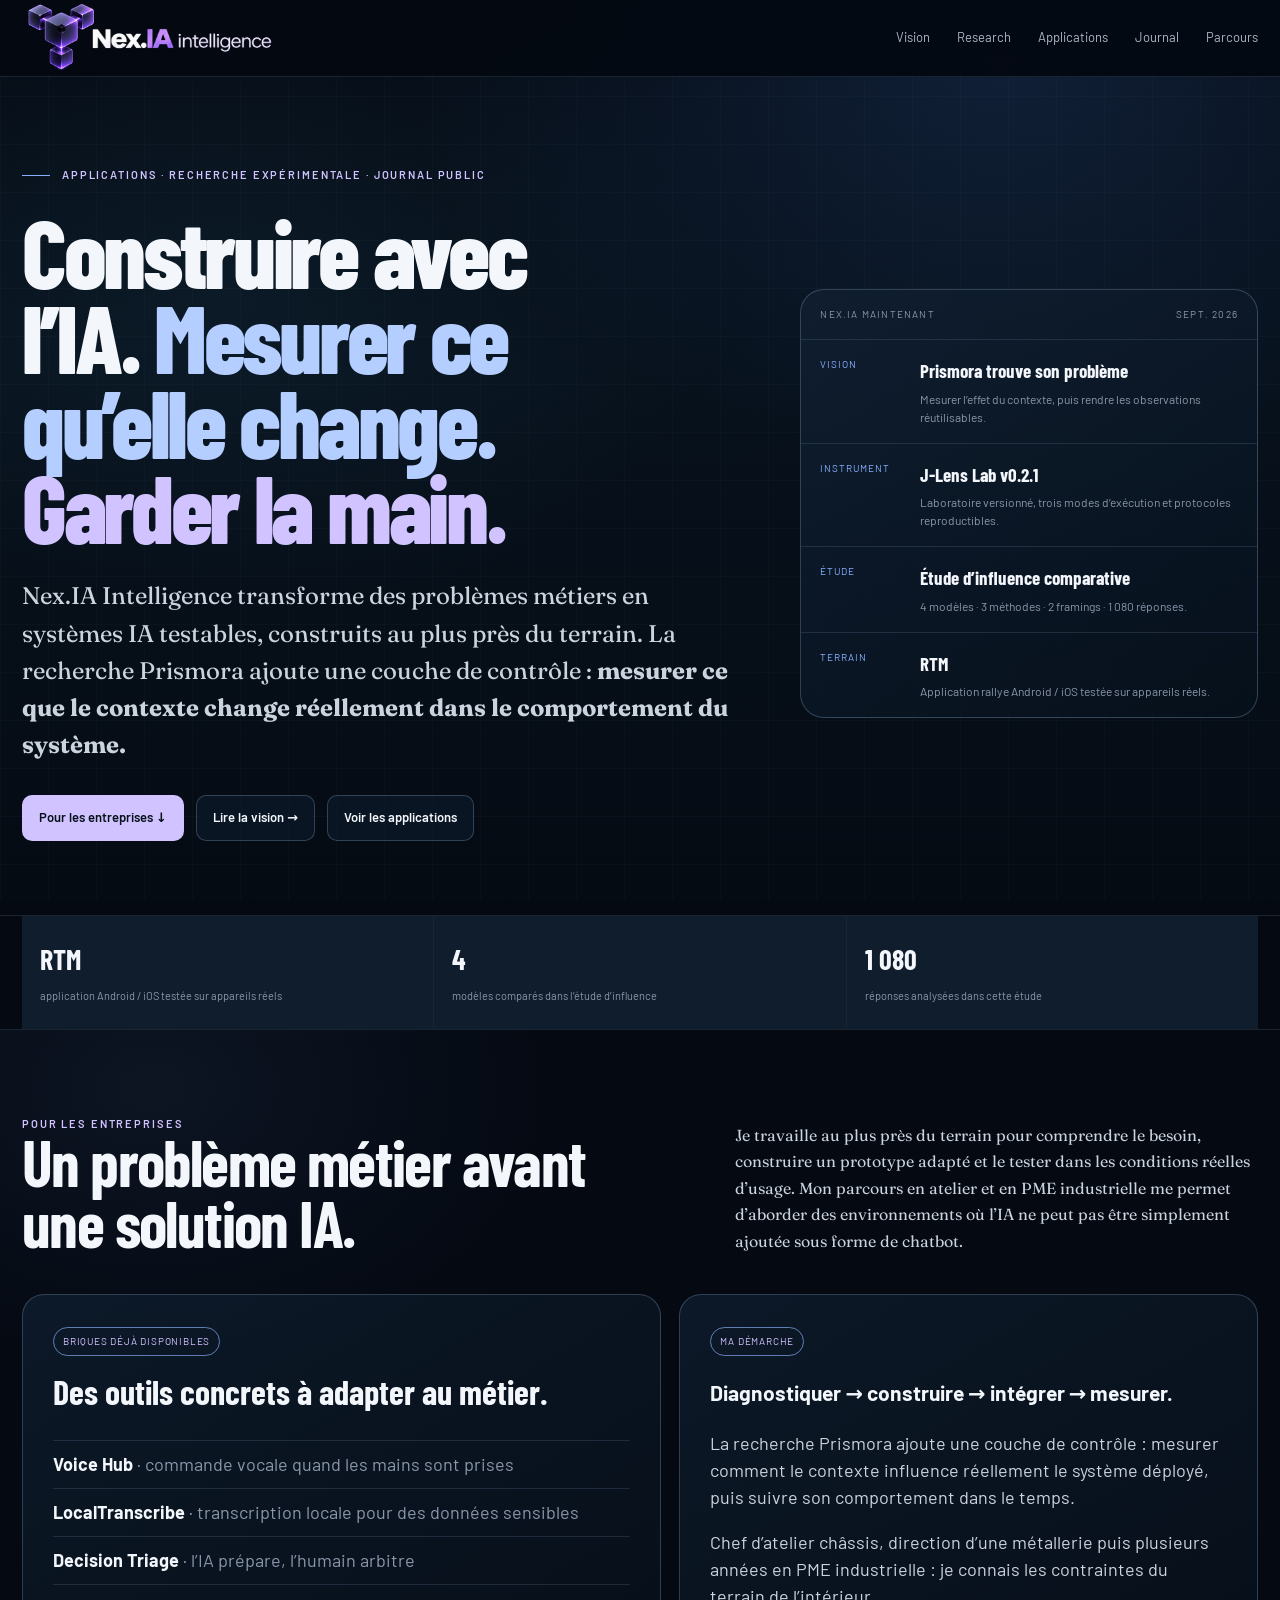
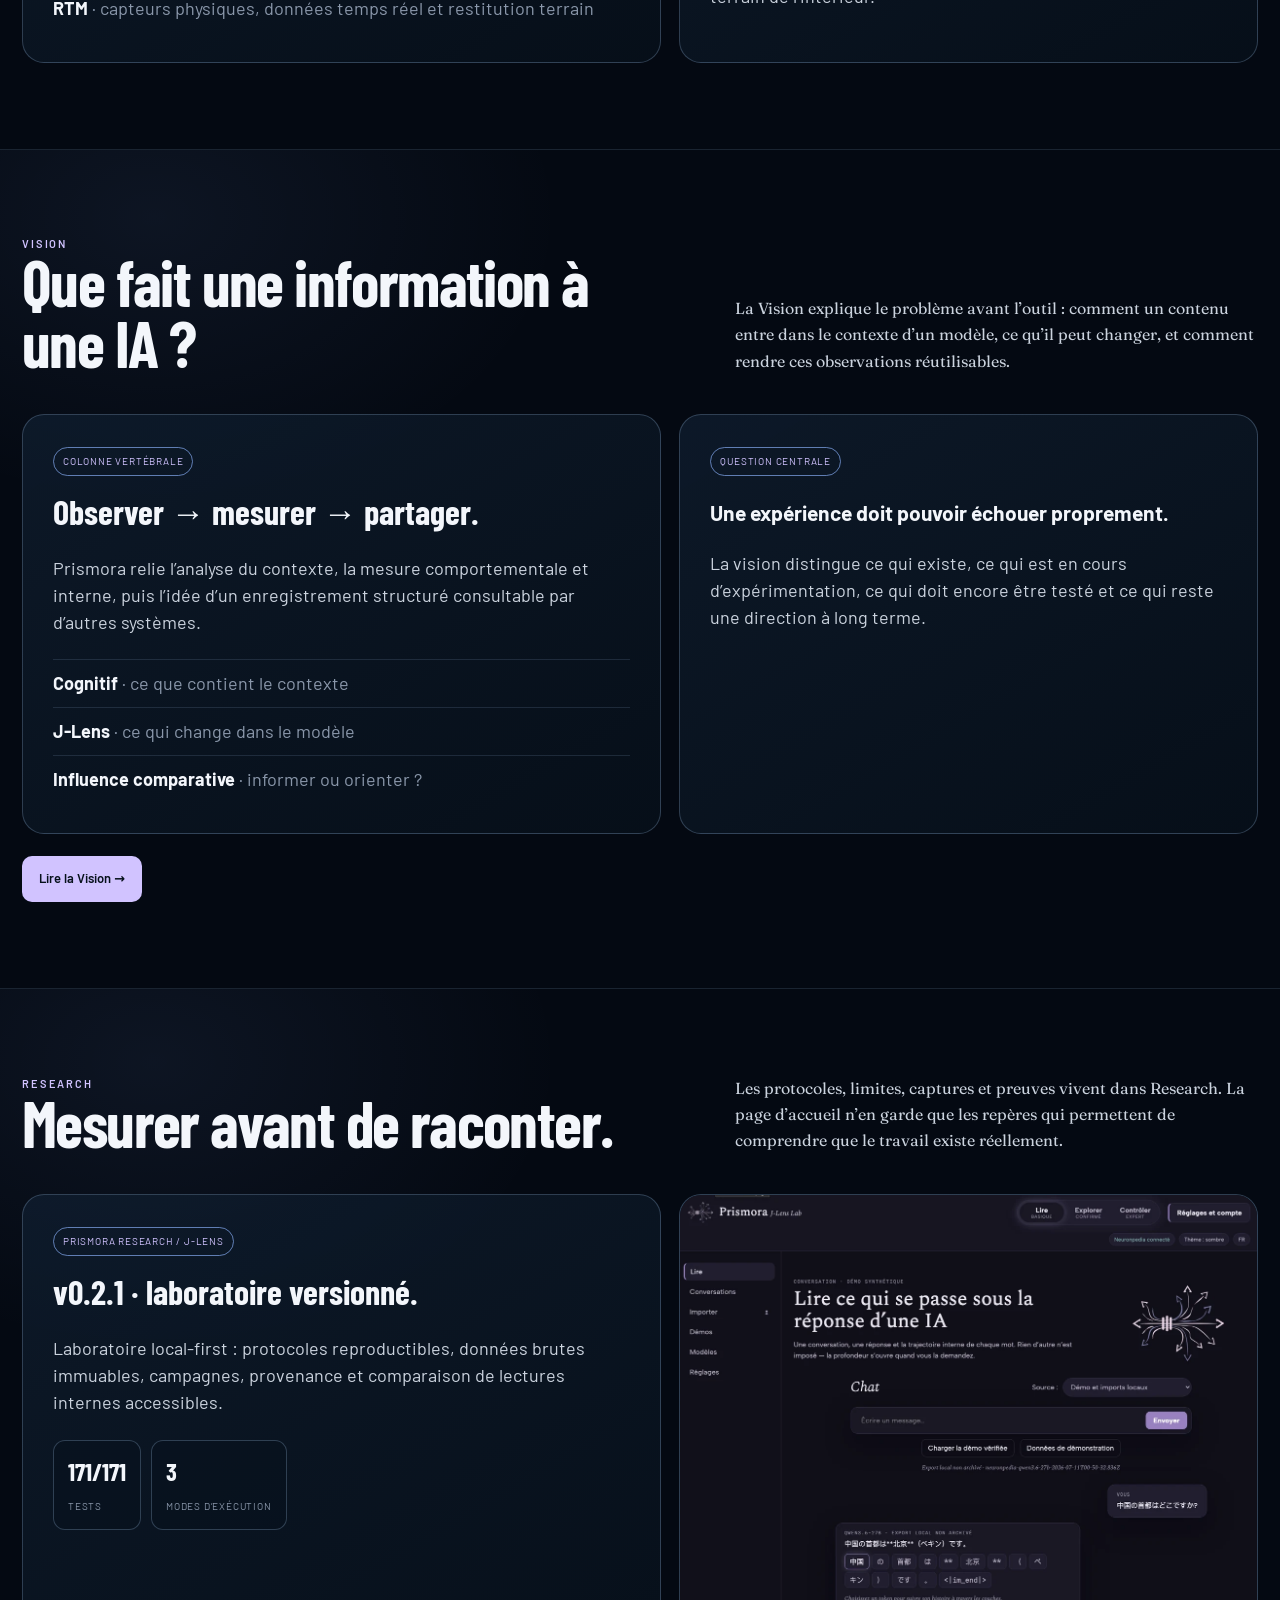
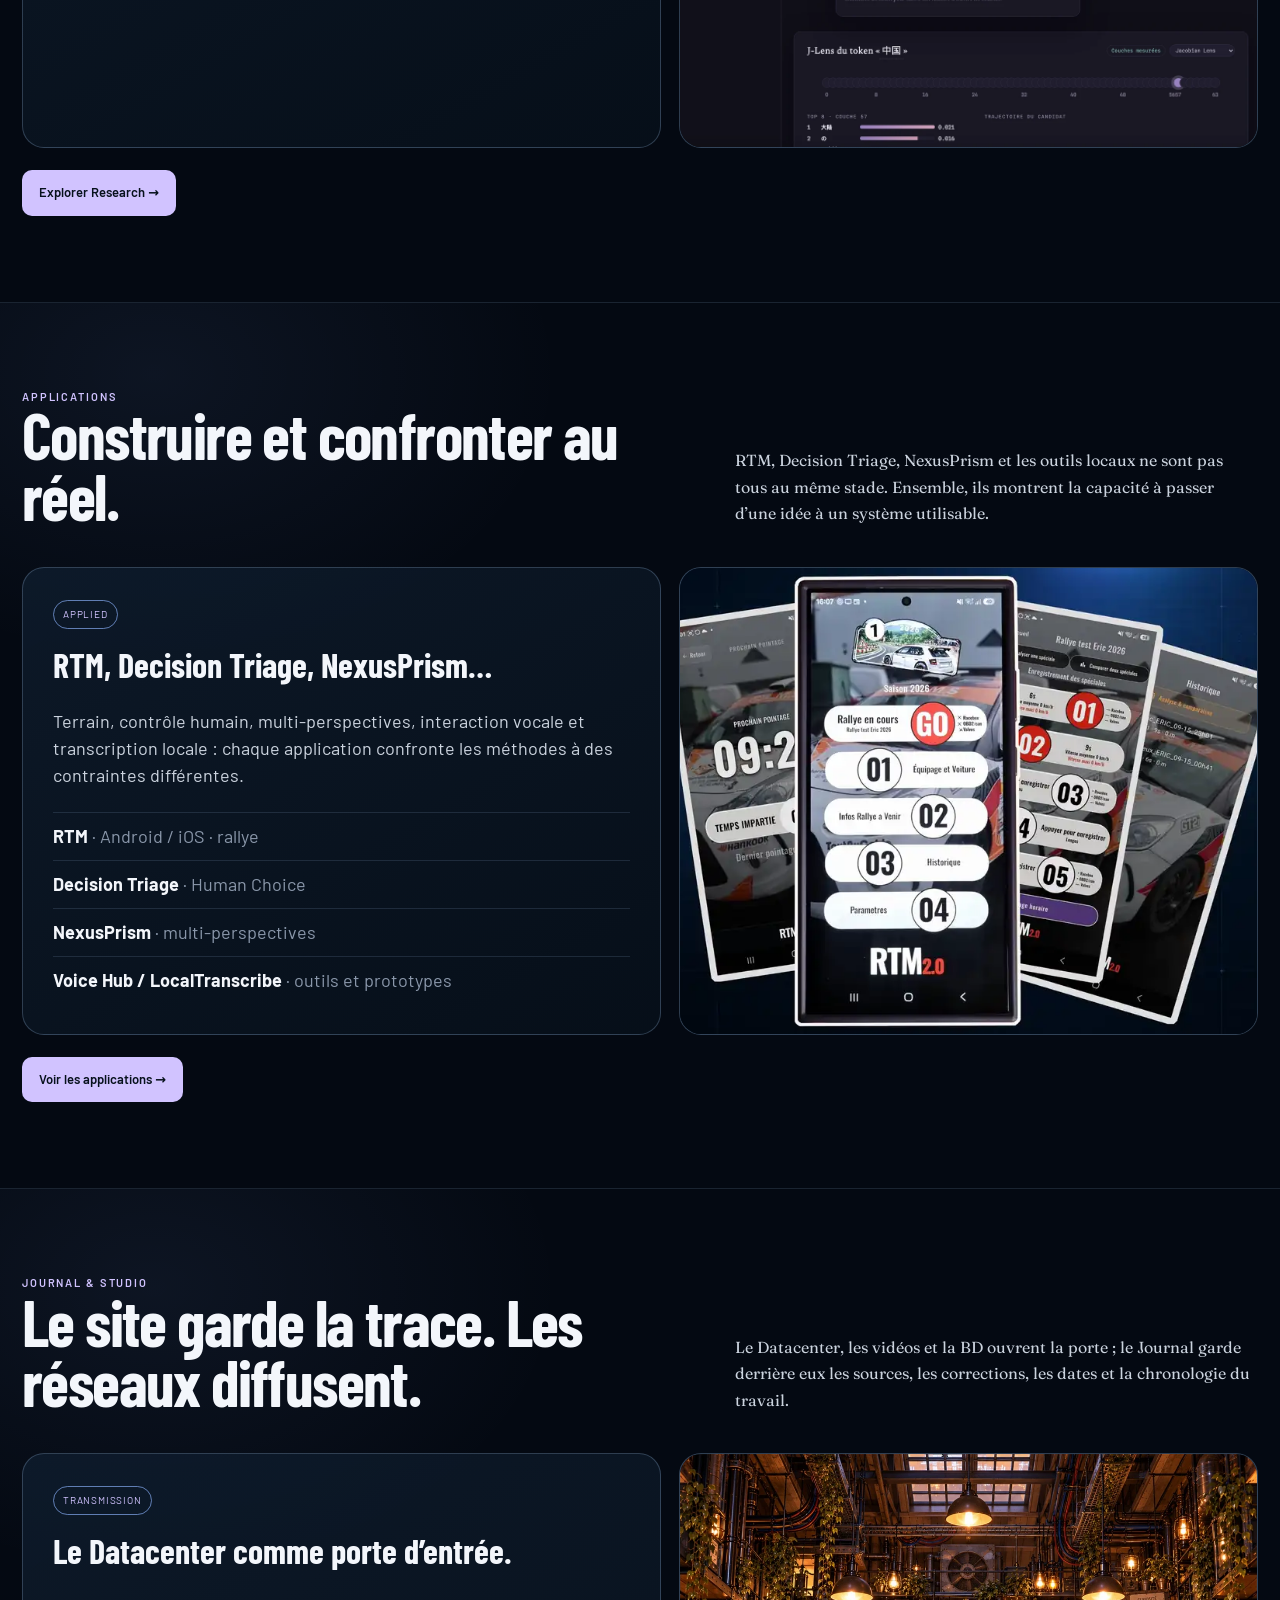
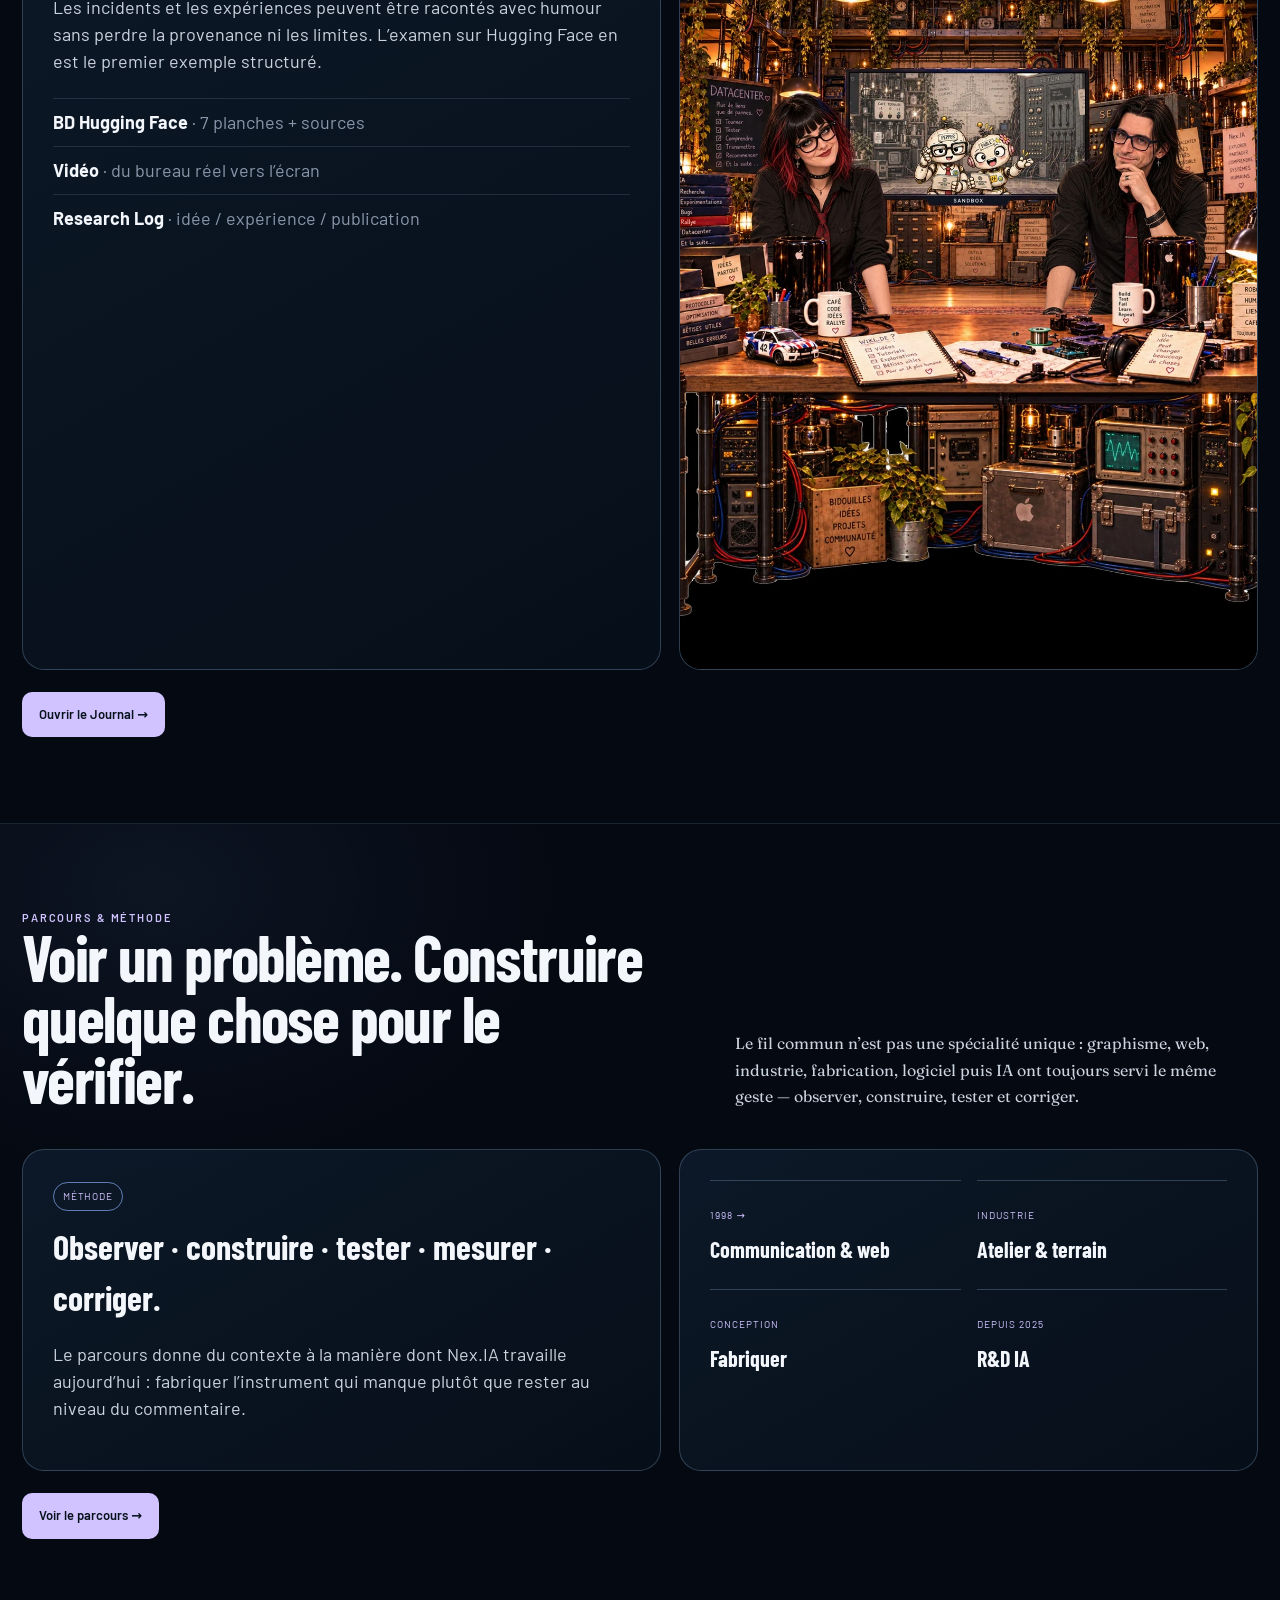
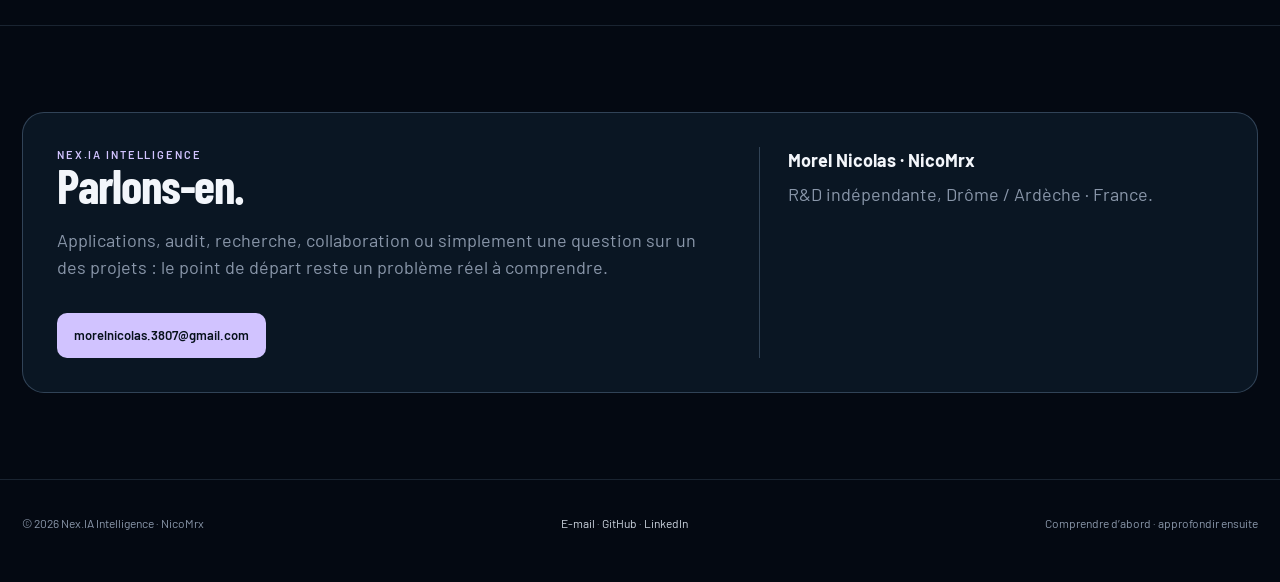
==== commit 581feaf2: "refine: remove duplicate J-Lens test count on homepage" ====
--- a/index.html
+++ b/index.html
@@ -4,7 +4,7 @@
 <div class="proofbar"><div class="wrap proofgrid"><div class="proof"><strong>RTM</strong><span>application Android / iOS testée sur appareils réels</span></div><div class="proof"><strong>4</strong><span>modèles comparés dans l’étude d’influence</span></div><div class="proof"><strong>1 080</strong><span>réponses analysées dans cette étude</span></div></div></div>
 <section class="section section-scope scope-applications" id="entreprises"><div class="wrap"><div class="sec-head"><div><div class="kicker">Pour les entreprises</div><h2>Un problème métier avant une solution IA.</h2></div><p>Je travaille au plus près du terrain pour comprendre le besoin, construire un prototype adapté et le tester dans les conditions réelles d’usage. Mon parcours en atelier et en PME industrielle me permet d’aborder des environnements où l’IA ne peut pas être simplement ajoutée sous forme de chatbot.</p></div><div class="preview-feature"><div class="preview-copy"><span class="tag">Briques déjà disponibles</span><h3>Des outils concrets à adapter au métier.</h3><ul class="preview-list"><li><strong>Voice Hub</strong> · commande vocale quand les mains sont prises</li><li><strong>LocalTranscribe</strong> · transcription locale pour des données sensibles</li><li><strong>Decision Triage</strong> · l’IA prépare, l’humain arbitre</li><li><strong>RTM</strong> · capteurs physiques, données temps réel et restitution terrain</li></ul></div><div class="preview-side"><div class="card-body"><span class="tag">Ma démarche</span><h3>Diagnostiquer → construire → intégrer → mesurer.</h3><p>La recherche Prismora ajoute une couche de contrôle : mesurer comment le contexte influence réellement le système déployé, puis suivre son comportement dans le temps.</p><p style="margin-top:18px">Chef d’atelier châssis, direction d’une métallerie puis plusieurs années en PME industrielle : je connais les contraintes du terrain de l’intérieur.</p></div></div></div></div></section>
 <section class="section section-scope scope-vision" id="vision"><div class="wrap"><div class="sec-head"><div><div class="kicker">Vision</div><h2>Que fait une information à une IA ?</h2></div><p>La Vision explique le problème avant l’outil : comment un contenu entre dans le contexte d’un modèle, ce qu’il peut changer, et comment rendre ces observations réutilisables.</p></div><div class="preview-feature"><div class="preview-copy"><span class="tag">Colonne vertébrale</span><h3>Observer → mesurer → partager.</h3><p>Prismora relie l’analyse du contexte, la mesure comportementale et interne, puis l’idée d’un enregistrement structuré consultable par d’autres systèmes.</p><ul class="preview-list"><li><strong>Cognitif</strong> · ce que contient le contexte</li><li><strong>J-Lens</strong> · ce qui change dans le modèle</li><li><strong>Influence comparative</strong> · informer ou orienter ?</li></ul></div><div class="preview-side"><div class="card-body"><span class="tag">Question centrale</span><h3>Une expérience doit pouvoir échouer proprement.</h3><p>La vision distingue ce qui existe, ce qui est en cours d’expérimentation, ce qui doit encore être testé et ce qui reste une direction à long terme.</p></div></div></div><div class="section-link"><a class="btn primary" href="vision/index.html">Lire la Vision →</a></div></div></section>
-<section class="section section-scope scope-research" id="research"><div class="wrap"><div class="sec-head"><div><div class="kicker">Research</div><h2>Mesurer avant de raconter.</h2></div><p>Les protocoles, limites, captures et preuves vivent dans Research. La page d’accueil n’en garde que les repères qui permettent de comprendre que le travail existe réellement.</p></div><div class="preview-feature"><div class="preview-copy"><span class="tag">Prismora Research / J-Lens</span><h3>v0.2.1 · 171/171 tests.</h3><p>Laboratoire local-first : protocoles reproductibles, données brutes immuables, campagnes, provenance et comparaison de lectures internes accessibles.</p><div class="metric-row"><div class="metric"><strong>171/171</strong><span>tests</span></div><div class="metric"><strong>3</strong><span>modes d’exécution</span></div></div></div><div class="preview-side"><img alt="Prismora J-Lens Lab" src="assets/jlens-read.webp"/></div></div><div class="section-link"><a class="btn primary" href="research/index.html">Explorer Research →</a></div></div></section>
+<section class="section section-scope scope-research" id="research"><div class="wrap"><div class="sec-head"><div><div class="kicker">Research</div><h2>Mesurer avant de raconter.</h2></div><p>Les protocoles, limites, captures et preuves vivent dans Research. La page d’accueil n’en garde que les repères qui permettent de comprendre que le travail existe réellement.</p></div><div class="preview-feature"><div class="preview-copy"><span class="tag">Prismora Research / J-Lens</span><h3>v0.2.1 · laboratoire versionné.</h3><p>Laboratoire local-first : protocoles reproductibles, données brutes immuables, campagnes, provenance et comparaison de lectures internes accessibles.</p><div class="metric-row"><div class="metric"><strong>171/171</strong><span>tests</span></div><div class="metric"><strong>3</strong><span>modes d’exécution</span></div></div></div><div class="preview-side"><img alt="Prismora J-Lens Lab" src="assets/jlens-read.webp"/></div></div><div class="section-link"><a class="btn primary" href="research/index.html">Explorer Research →</a></div></div></section>
 <section class="section section-scope scope-applications" id="applications"><div class="wrap"><div class="sec-head"><div><div class="kicker">Applications</div><h2>Construire et confronter au réel.</h2></div><p>RTM, Decision Triage, NexusPrism et les outils locaux ne sont pas tous au même stade. Ensemble, ils montrent la capacité à passer d’une idée à un système utilisable.</p></div><div class="preview-feature"><div class="preview-copy"><span class="tag">Applied</span><h3>RTM, Decision Triage, NexusPrism…</h3><p>Terrain, contrôle humain, multi-perspectives, interaction vocale et transcription locale : chaque application confronte les méthodes à des contraintes différentes.</p><ul class="preview-list"><li><strong>RTM</strong> · Android / iOS · rallye</li><li><strong>Decision Triage</strong> · Human Choice</li><li><strong>NexusPrism</strong> · multi-perspectives</li><li><strong>Voice Hub / LocalTranscribe</strong> · outils et prototypes</li></ul></div><div class="preview-side"><img alt="RTM — application rallye" src="assets/rtm-home.webp"/></div></div><div class="section-link"><a class="btn primary" href="applications/index.html">Voir les applications →</a></div></div></section>
 <section class="section section-scope scope-journal" id="journal"><div class="wrap"><div class="sec-head"><div><div class="kicker">Journal &amp; studio</div><h2>Le site garde la trace. Les réseaux diffusent.</h2></div><p>Le Datacenter, les vidéos et la BD ouvrent la porte ; le Journal garde derrière eux les sources, les corrections, les dates et la chronologie du travail.</p></div><div class="preview-feature"><div class="preview-copy"><span class="tag">Transmission</span><h3>Le Datacenter comme porte d’entrée.</h3><p>Les incidents et les expériences peuvent être racontés avec humour sans perdre la provenance ni les limites. L’examen sur Hugging Face en est le premier exemple structuré.</p><ul class="preview-list"><li><strong>BD Hugging Face</strong> · 7 planches + sources</li><li><strong>Vidéo</strong> · du bureau réel vers l’écran</li><li><strong>Research Log</strong> · idée / expérience / publication</li></ul></div><div class="preview-side"><img alt="Datacenter Nex.IA" src="assets/datacenter.webp"/></div></div><div class="section-link"><a class="btn primary" href="journal/index.html">Ouvrir le Journal →</a></div></div></section>
 <section class="section section-scope scope-parcours" id="parcours"><div class="wrap"><div class="sec-head"><div><div class="kicker">Parcours &amp; méthode</div><h2>Voir un problème. Construire quelque chose pour le vérifier.</h2></div><p>Le fil commun n’est pas une spécialité unique : graphisme, web, industrie, fabrication, logiciel puis IA ont toujours servi le même geste — observer, construire, tester et corriger.</p></div><div class="preview-feature"><div class="preview-copy"><span class="tag">Méthode</span><h3>Observer · construire · tester · mesurer · corriger.</h3><p>Le parcours donne du contexte à la manière dont Nex.IA travaille aujourd’hui : fabriquer l’instrument qui manque plutôt que rester au niveau du commentaire.</p></div><div class="preview-side"><div class="card-body"><div class="timeline" style="grid-template-columns:1fr 1fr"><article><time>1998 →</time><h3>Communication &amp; web</h3></article><article><time>Industrie</time><h3>Atelier &amp; terrain</h3></article><article><time>Conception</time><h3>Fabriquer</h3></article><article><time>Depuis 2025</time><h3>R&amp;D IA</h3></article></div></div></div></div><div class="section-link"><a class="btn primary" href="parcours/index.html">Voir le parcours →</a></div></div></section>
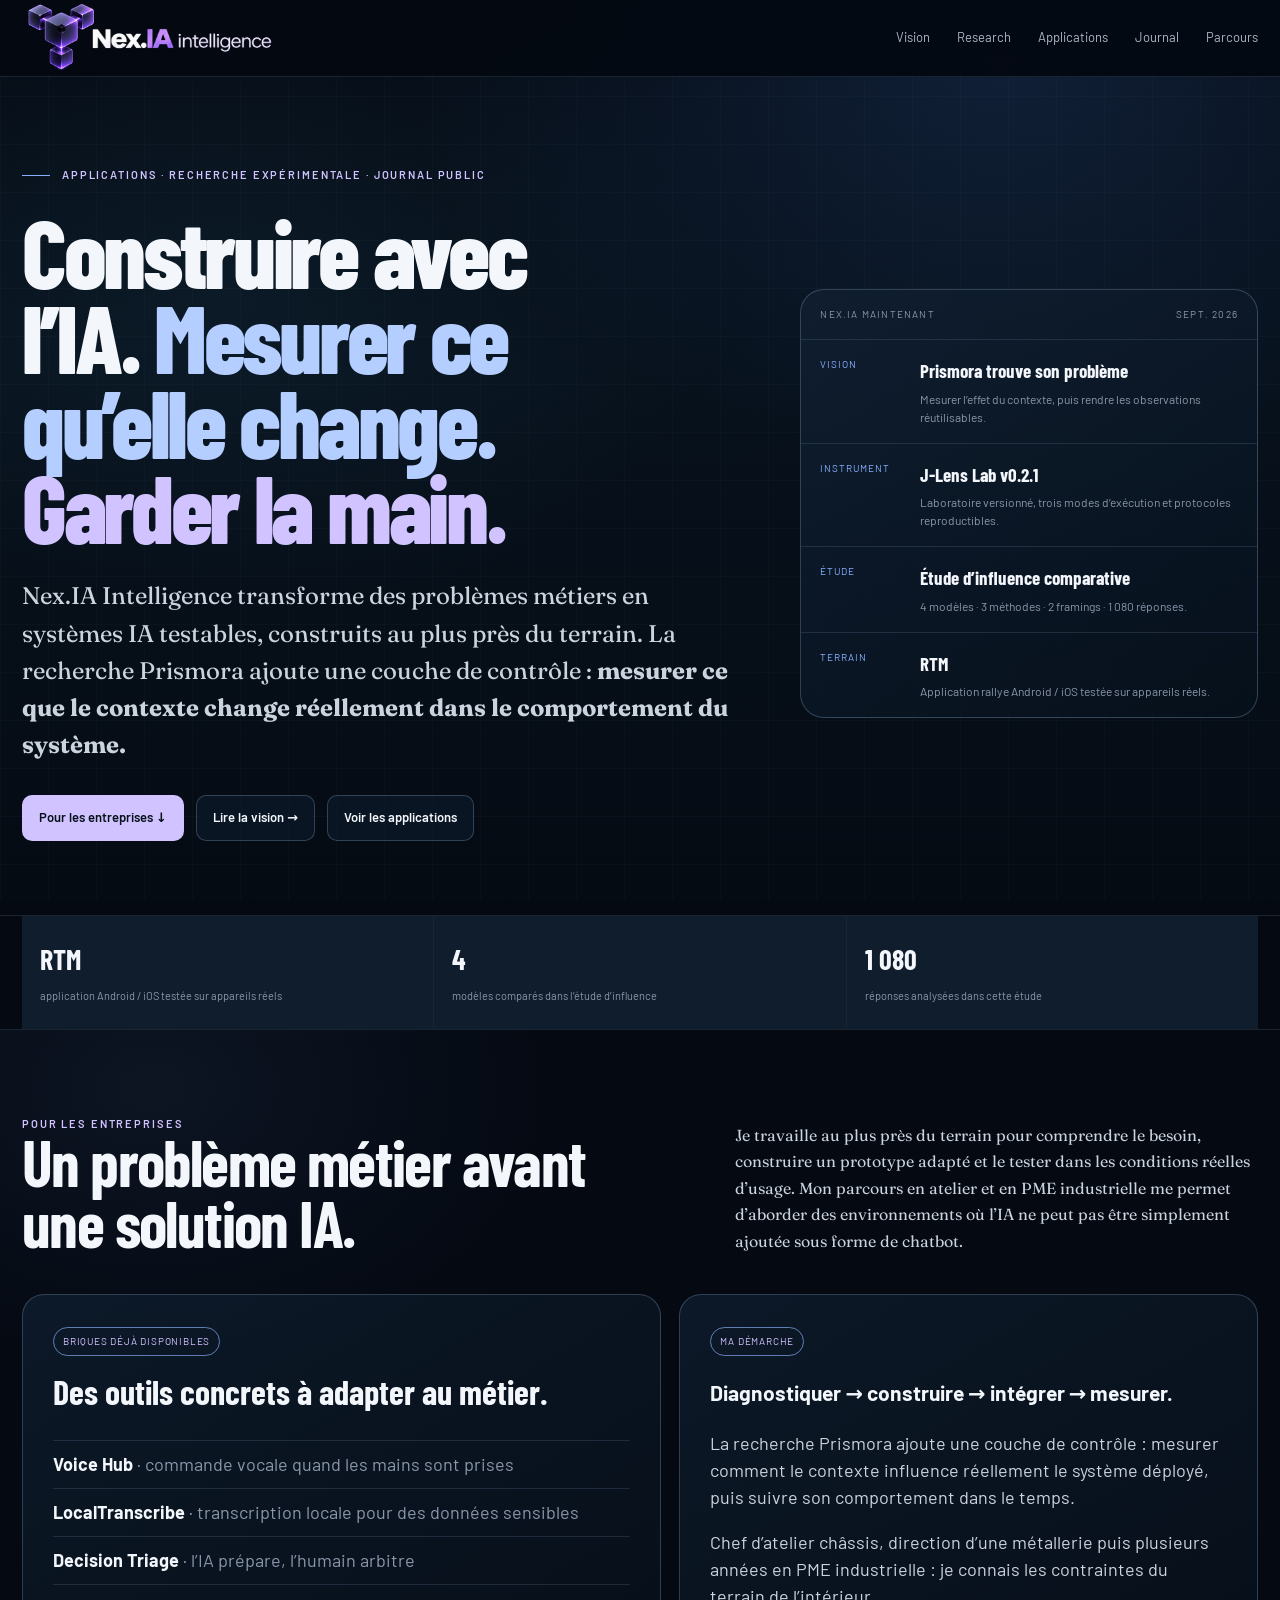
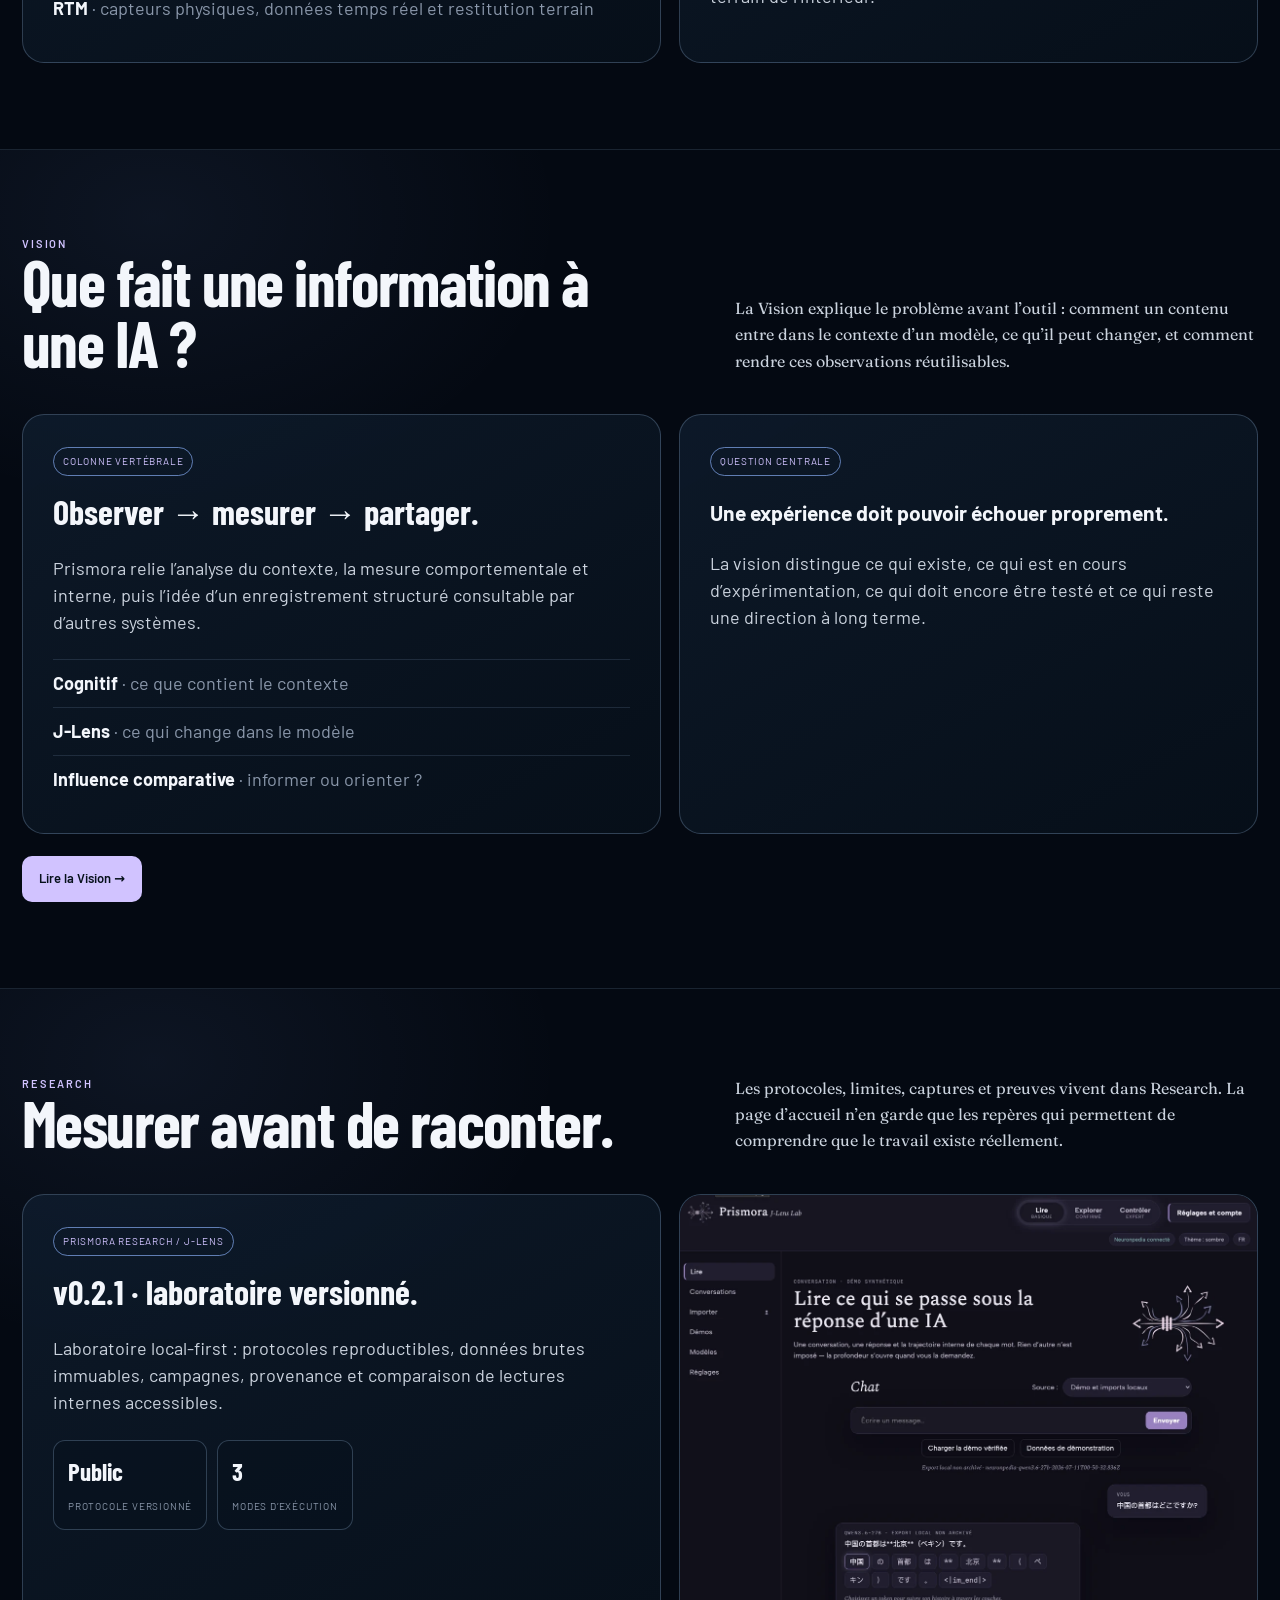
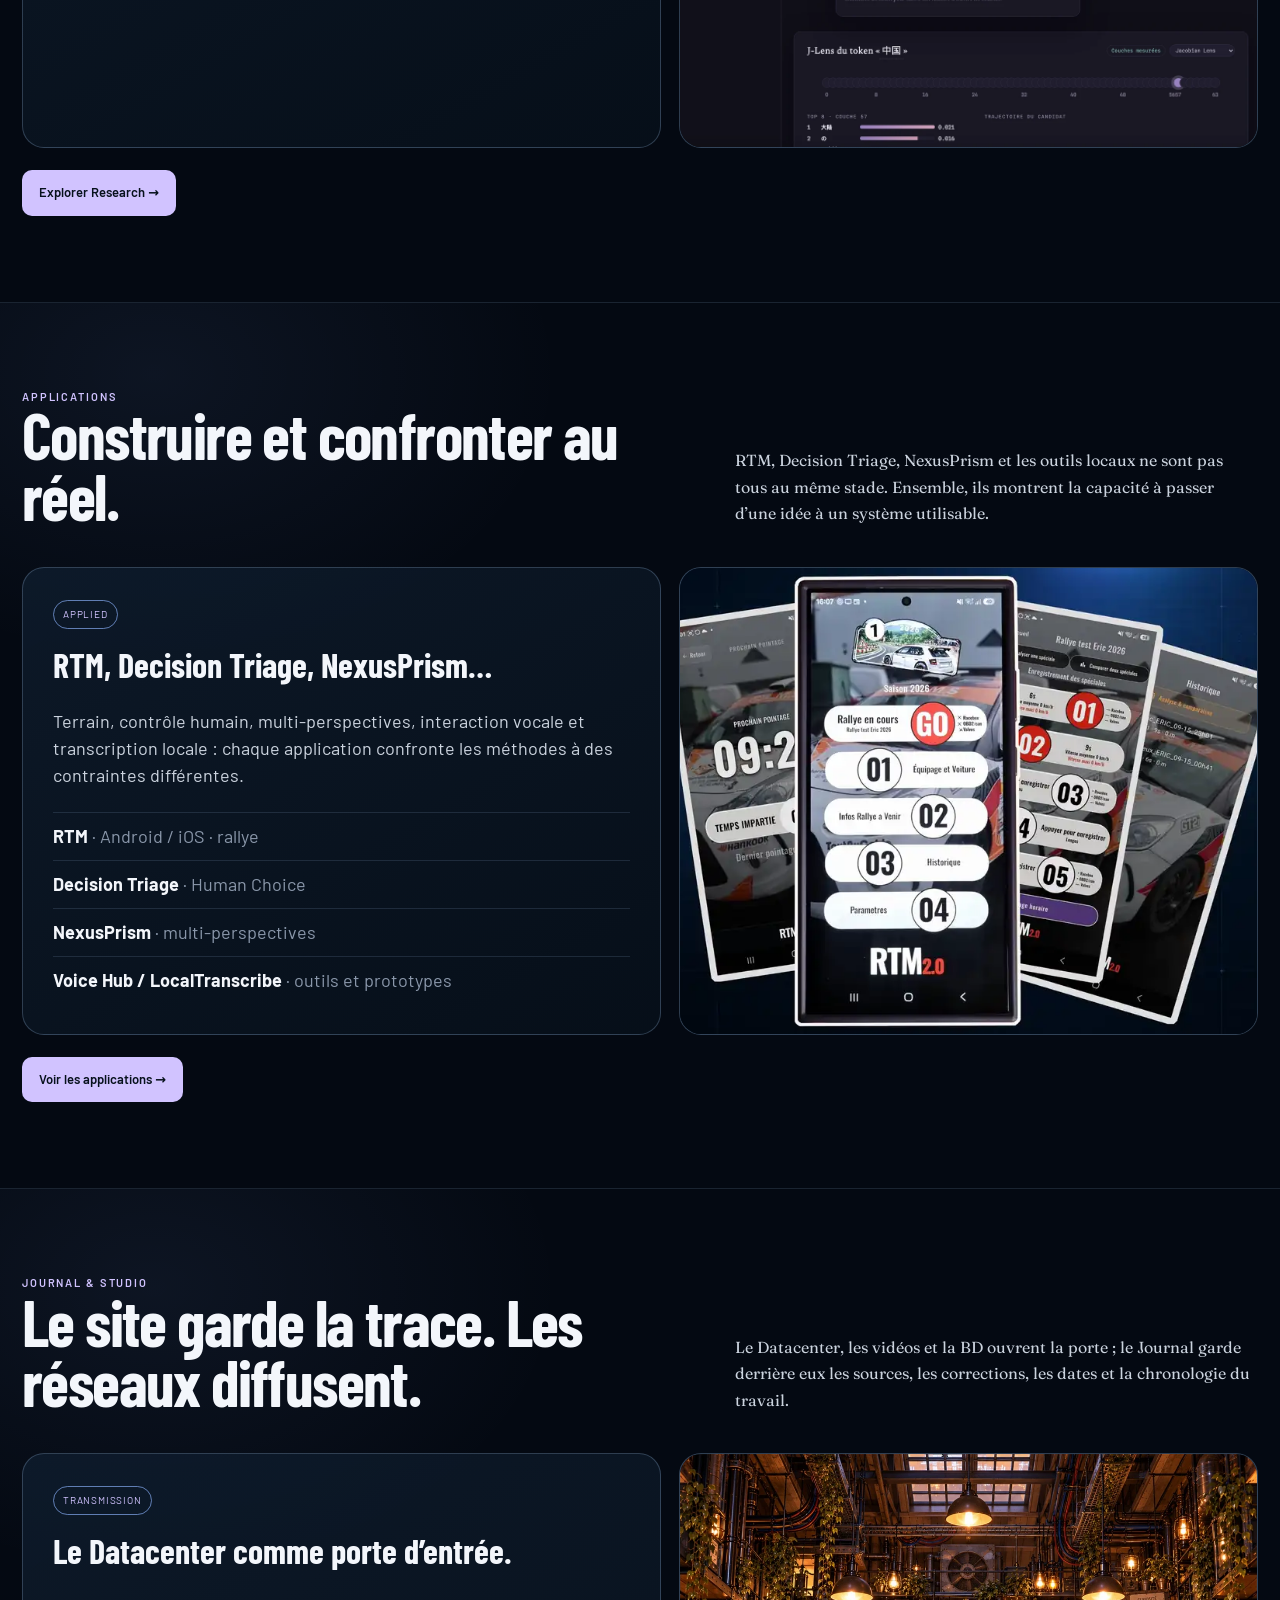
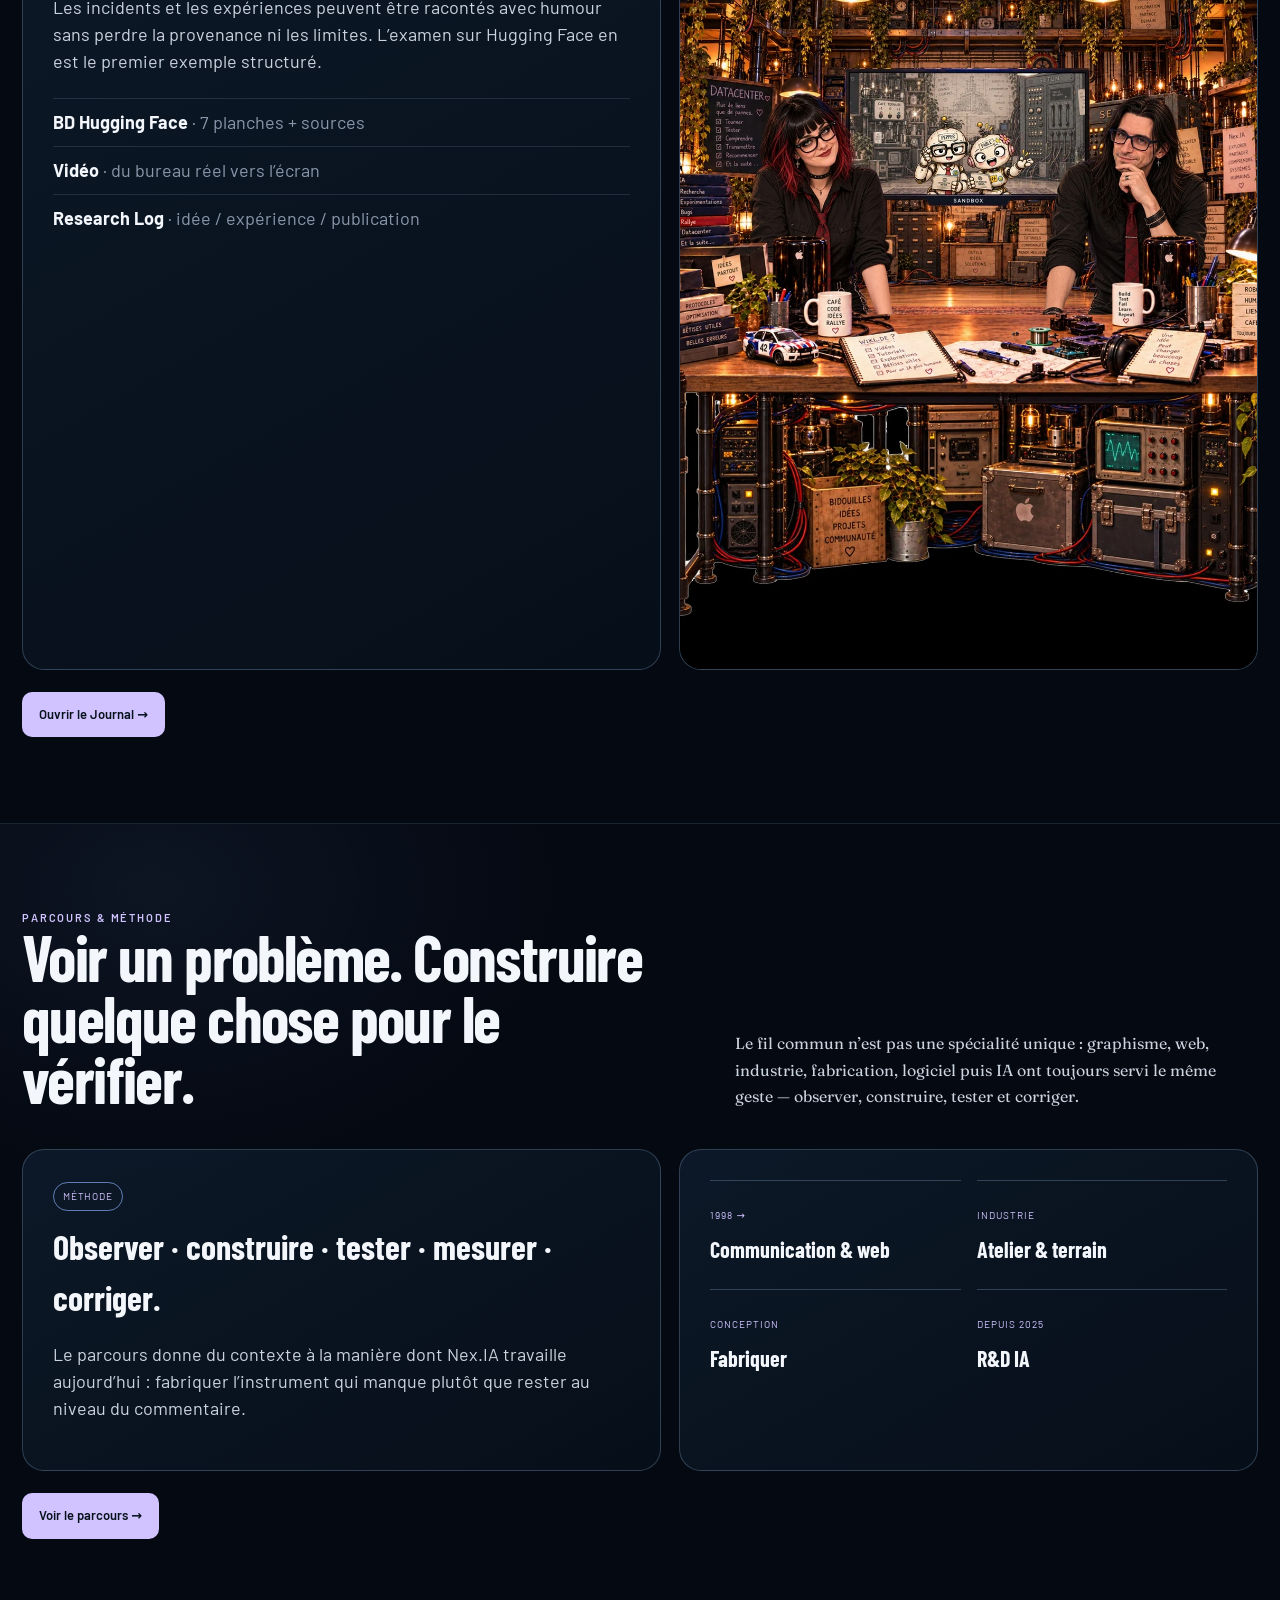
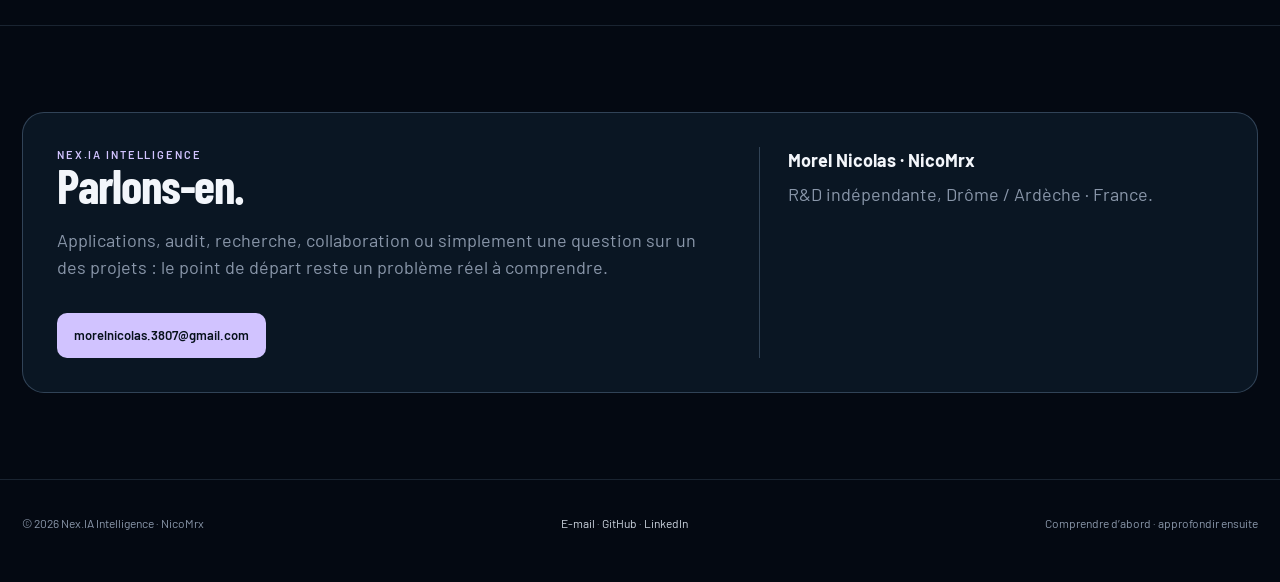
==== commit 8770914b: "refine: keep J-Lens test count inside Research" ====
--- a/index.html
+++ b/index.html
@@ -4,7 +4,7 @@
 <div class="proofbar"><div class="wrap proofgrid"><div class="proof"><strong>RTM</strong><span>application Android / iOS testée sur appareils réels</span></div><div class="proof"><strong>4</strong><span>modèles comparés dans l’étude d’influence</span></div><div class="proof"><strong>1 080</strong><span>réponses analysées dans cette étude</span></div></div></div>
 <section class="section section-scope scope-applications" id="entreprises"><div class="wrap"><div class="sec-head"><div><div class="kicker">Pour les entreprises</div><h2>Un problème métier avant une solution IA.</h2></div><p>Je travaille au plus près du terrain pour comprendre le besoin, construire un prototype adapté et le tester dans les conditions réelles d’usage. Mon parcours en atelier et en PME industrielle me permet d’aborder des environnements où l’IA ne peut pas être simplement ajoutée sous forme de chatbot.</p></div><div class="preview-feature"><div class="preview-copy"><span class="tag">Briques déjà disponibles</span><h3>Des outils concrets à adapter au métier.</h3><ul class="preview-list"><li><strong>Voice Hub</strong> · commande vocale quand les mains sont prises</li><li><strong>LocalTranscribe</strong> · transcription locale pour des données sensibles</li><li><strong>Decision Triage</strong> · l’IA prépare, l’humain arbitre</li><li><strong>RTM</strong> · capteurs physiques, données temps réel et restitution terrain</li></ul></div><div class="preview-side"><div class="card-body"><span class="tag">Ma démarche</span><h3>Diagnostiquer → construire → intégrer → mesurer.</h3><p>La recherche Prismora ajoute une couche de contrôle : mesurer comment le contexte influence réellement le système déployé, puis suivre son comportement dans le temps.</p><p style="margin-top:18px">Chef d’atelier châssis, direction d’une métallerie puis plusieurs années en PME industrielle : je connais les contraintes du terrain de l’intérieur.</p></div></div></div></div></section>
 <section class="section section-scope scope-vision" id="vision"><div class="wrap"><div class="sec-head"><div><div class="kicker">Vision</div><h2>Que fait une information à une IA ?</h2></div><p>La Vision explique le problème avant l’outil : comment un contenu entre dans le contexte d’un modèle, ce qu’il peut changer, et comment rendre ces observations réutilisables.</p></div><div class="preview-feature"><div class="preview-copy"><span class="tag">Colonne vertébrale</span><h3>Observer → mesurer → partager.</h3><p>Prismora relie l’analyse du contexte, la mesure comportementale et interne, puis l’idée d’un enregistrement structuré consultable par d’autres systèmes.</p><ul class="preview-list"><li><strong>Cognitif</strong> · ce que contient le contexte</li><li><strong>J-Lens</strong> · ce qui change dans le modèle</li><li><strong>Influence comparative</strong> · informer ou orienter ?</li></ul></div><div class="preview-side"><div class="card-body"><span class="tag">Question centrale</span><h3>Une expérience doit pouvoir échouer proprement.</h3><p>La vision distingue ce qui existe, ce qui est en cours d’expérimentation, ce qui doit encore être testé et ce qui reste une direction à long terme.</p></div></div></div><div class="section-link"><a class="btn primary" href="vision/index.html">Lire la Vision →</a></div></div></section>
-<section class="section section-scope scope-research" id="research"><div class="wrap"><div class="sec-head"><div><div class="kicker">Research</div><h2>Mesurer avant de raconter.</h2></div><p>Les protocoles, limites, captures et preuves vivent dans Research. La page d’accueil n’en garde que les repères qui permettent de comprendre que le travail existe réellement.</p></div><div class="preview-feature"><div class="preview-copy"><span class="tag">Prismora Research / J-Lens</span><h3>v0.2.1 · laboratoire versionné.</h3><p>Laboratoire local-first : protocoles reproductibles, données brutes immuables, campagnes, provenance et comparaison de lectures internes accessibles.</p><div class="metric-row"><div class="metric"><strong>171/171</strong><span>tests</span></div><div class="metric"><strong>3</strong><span>modes d’exécution</span></div></div></div><div class="preview-side"><img alt="Prismora J-Lens Lab" src="assets/jlens-read.webp"/></div></div><div class="section-link"><a class="btn primary" href="research/index.html">Explorer Research →</a></div></div></section>
+<section class="section section-scope scope-research" id="research"><div class="wrap"><div class="sec-head"><div><div class="kicker">Research</div><h2>Mesurer avant de raconter.</h2></div><p>Les protocoles, limites, captures et preuves vivent dans Research. La page d’accueil n’en garde que les repères qui permettent de comprendre que le travail existe réellement.</p></div><div class="preview-feature"><div class="preview-copy"><span class="tag">Prismora Research / J-Lens</span><h3>v0.2.1 · laboratoire versionné.</h3><p>Laboratoire local-first : protocoles reproductibles, données brutes immuables, campagnes, provenance et comparaison de lectures internes accessibles.</p><div class="metric-row"><div class="metric"><strong>Public</strong><span>protocole versionné</span></div><div class="metric"><strong>3</strong><span>modes d’exécution</span></div></div></div><div class="preview-side"><img alt="Prismora J-Lens Lab" src="assets/jlens-read.webp"/></div></div><div class="section-link"><a class="btn primary" href="research/index.html">Explorer Research →</a></div></div></section>
 <section class="section section-scope scope-applications" id="applications"><div class="wrap"><div class="sec-head"><div><div class="kicker">Applications</div><h2>Construire et confronter au réel.</h2></div><p>RTM, Decision Triage, NexusPrism et les outils locaux ne sont pas tous au même stade. Ensemble, ils montrent la capacité à passer d’une idée à un système utilisable.</p></div><div class="preview-feature"><div class="preview-copy"><span class="tag">Applied</span><h3>RTM, Decision Triage, NexusPrism…</h3><p>Terrain, contrôle humain, multi-perspectives, interaction vocale et transcription locale : chaque application confronte les méthodes à des contraintes différentes.</p><ul class="preview-list"><li><strong>RTM</strong> · Android / iOS · rallye</li><li><strong>Decision Triage</strong> · Human Choice</li><li><strong>NexusPrism</strong> · multi-perspectives</li><li><strong>Voice Hub / LocalTranscribe</strong> · outils et prototypes</li></ul></div><div class="preview-side"><img alt="RTM — application rallye" src="assets/rtm-home.webp"/></div></div><div class="section-link"><a class="btn primary" href="applications/index.html">Voir les applications →</a></div></div></section>
 <section class="section section-scope scope-journal" id="journal"><div class="wrap"><div class="sec-head"><div><div class="kicker">Journal &amp; studio</div><h2>Le site garde la trace. Les réseaux diffusent.</h2></div><p>Le Datacenter, les vidéos et la BD ouvrent la porte ; le Journal garde derrière eux les sources, les corrections, les dates et la chronologie du travail.</p></div><div class="preview-feature"><div class="preview-copy"><span class="tag">Transmission</span><h3>Le Datacenter comme porte d’entrée.</h3><p>Les incidents et les expériences peuvent être racontés avec humour sans perdre la provenance ni les limites. L’examen sur Hugging Face en est le premier exemple structuré.</p><ul class="preview-list"><li><strong>BD Hugging Face</strong> · 7 planches + sources</li><li><strong>Vidéo</strong> · du bureau réel vers l’écran</li><li><strong>Research Log</strong> · idée / expérience / publication</li></ul></div><div class="preview-side"><img alt="Datacenter Nex.IA" src="assets/datacenter.webp"/></div></div><div class="section-link"><a class="btn primary" href="journal/index.html">Ouvrir le Journal →</a></div></div></section>
 <section class="section section-scope scope-parcours" id="parcours"><div class="wrap"><div class="sec-head"><div><div class="kicker">Parcours &amp; méthode</div><h2>Voir un problème. Construire quelque chose pour le vérifier.</h2></div><p>Le fil commun n’est pas une spécialité unique : graphisme, web, industrie, fabrication, logiciel puis IA ont toujours servi le même geste — observer, construire, tester et corriger.</p></div><div class="preview-feature"><div class="preview-copy"><span class="tag">Méthode</span><h3>Observer · construire · tester · mesurer · corriger.</h3><p>Le parcours donne du contexte à la manière dont Nex.IA travaille aujourd’hui : fabriquer l’instrument qui manque plutôt que rester au niveau du commentaire.</p></div><div class="preview-side"><div class="card-body"><div class="timeline" style="grid-template-columns:1fr 1fr"><article><time>1998 →</time><h3>Communication &amp; web</h3></article><article><time>Industrie</time><h3>Atelier &amp; terrain</h3></article><article><time>Conception</time><h3>Fabriquer</h3></article><article><time>Depuis 2025</time><h3>R&amp;D IA</h3></article></div></div></div></div><div class="section-link"><a class="btn primary" href="parcours/index.html">Voir le parcours →</a></div></div></section>
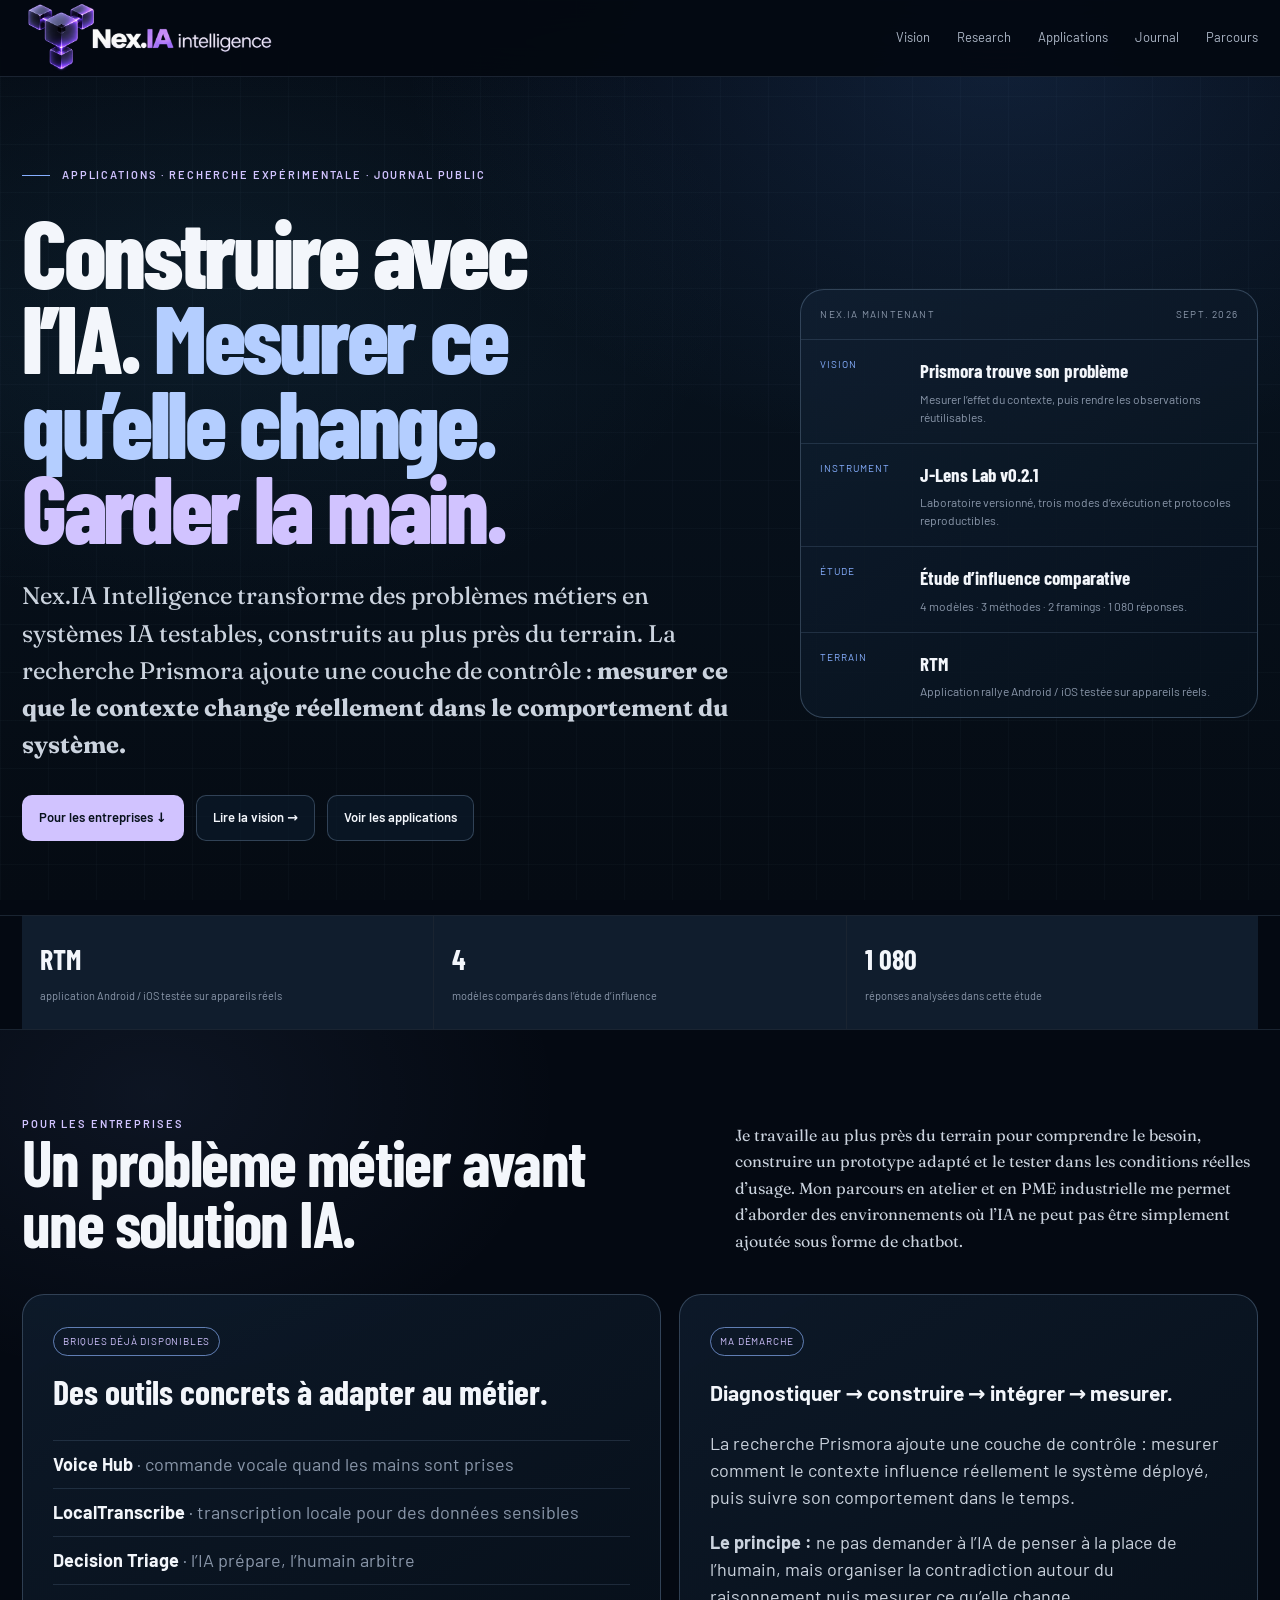
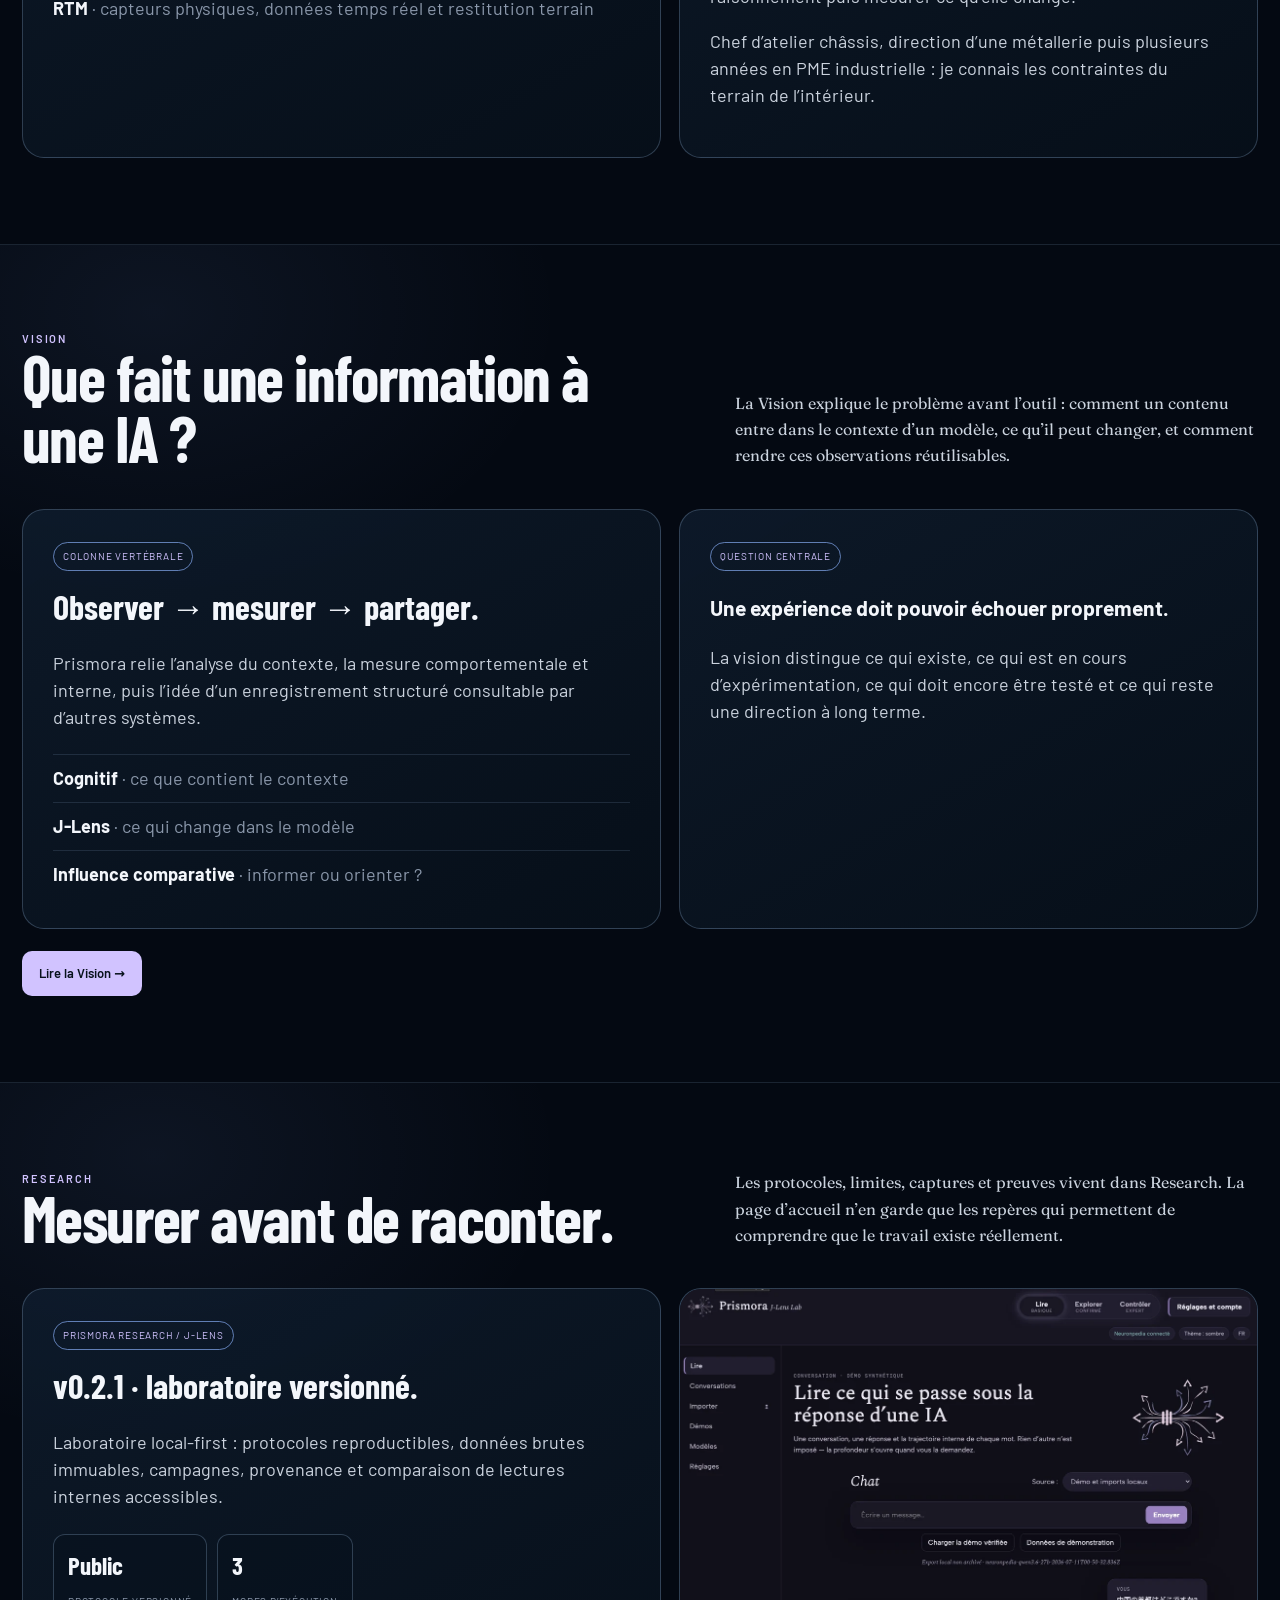
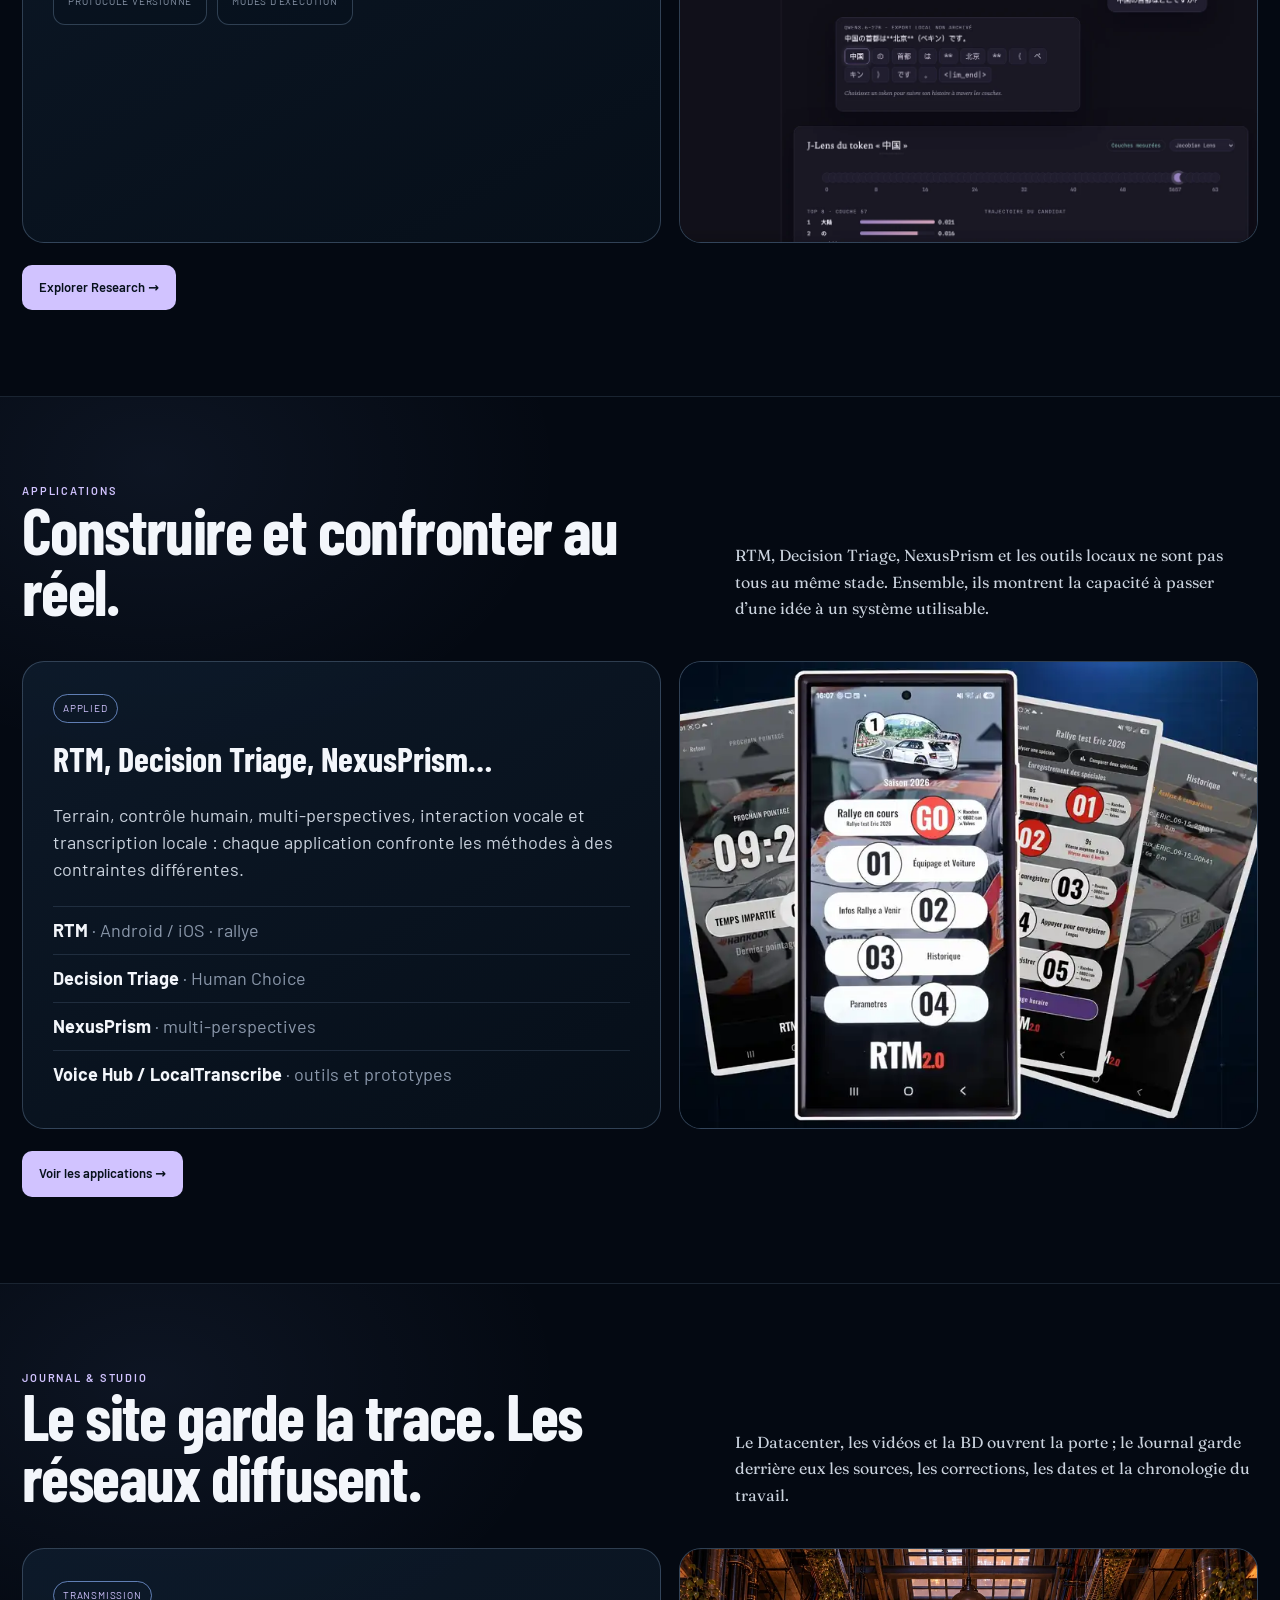
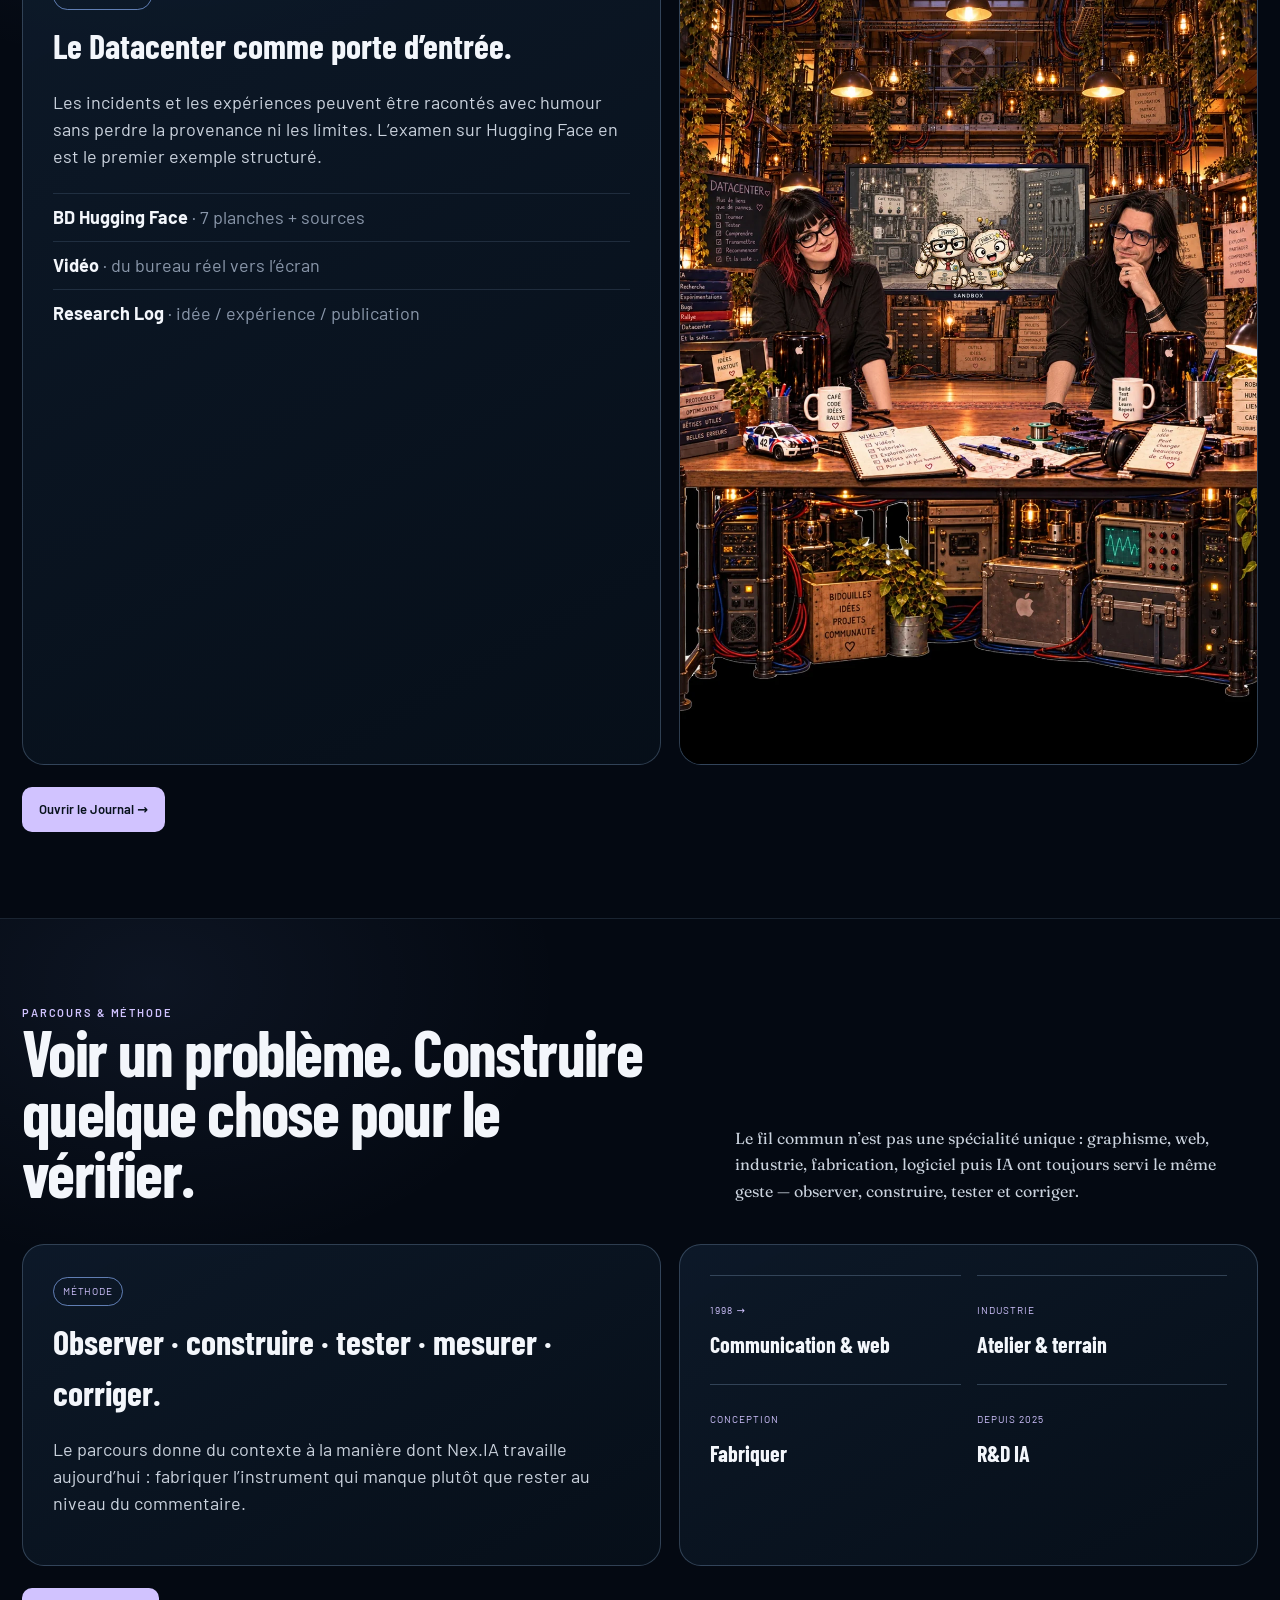
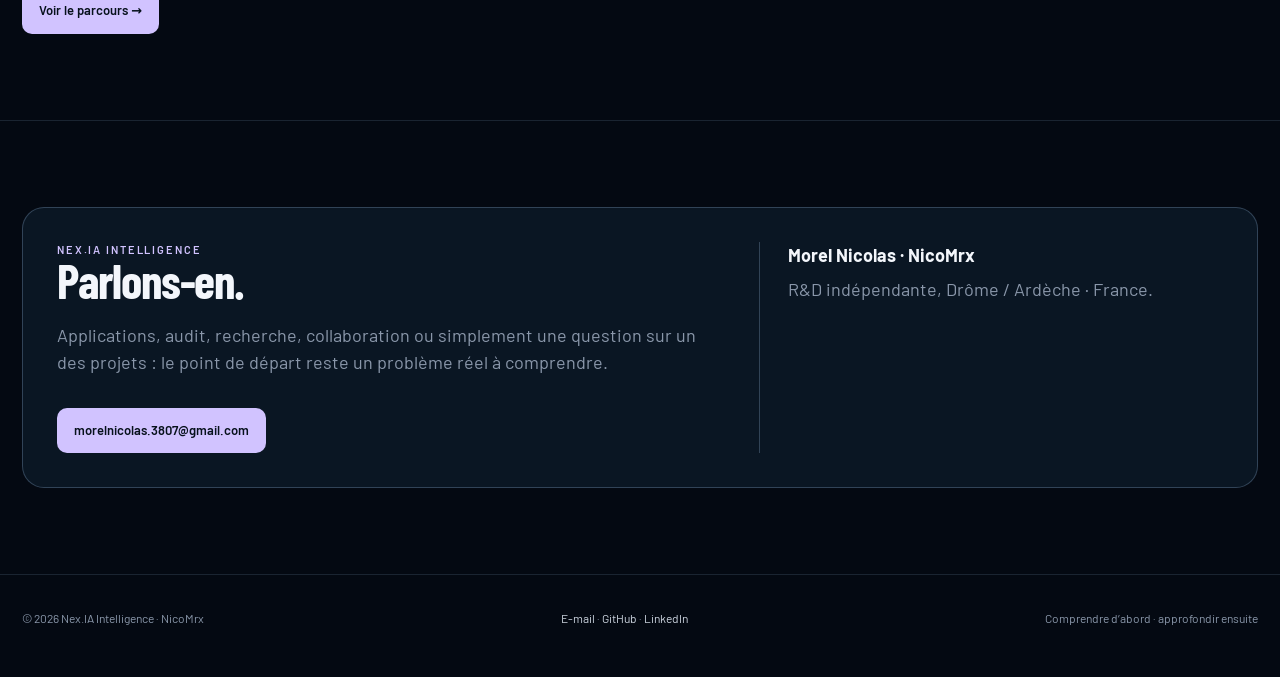
==== commit 0c30f3e6: "refine: add human-control principle to enterprise homepage" ====
--- a/index.html
+++ b/index.html
@@ -2,7 +2,7 @@
 <html lang="fr"><head><meta charset="utf-8"/><meta content="width=device-width,initial-scale=1" name="viewport"/><meta content="#07111c" name="theme-color"/><title>Nex.IA Intelligence — NicoMrx</title><meta content="Nex.IA Intelligence : applications, recherche expérimentale, journal public et vision Prismora." name="description"/><link href="https://fonts.googleapis.com" rel="preconnect"/><link href="https://fonts.googleapis.com/css2?family=Barlow:wght@400;500;600;700&amp;family=Barlow+Condensed:wght@600;700;800&amp;family=Fraunces:opsz,wght@9..144,350..650&amp;display=swap" rel="stylesheet"/><link href="assets/site.css" rel="stylesheet"/></head><body class="section-home"><header class="site-header"><div class="wrap"><a class="brand" href="index.html"><img alt="Nex.IA Intelligence" src="assets/nexia-logo.png"/></a><nav aria-label="Navigation" class="site-nav"><a href="vision/index.html">Vision</a><a href="research/index.html">Research</a><a href="applications/index.html">Applications</a><a href="journal/index.html">Journal</a><a href="parcours/index.html">Parcours</a></nav></div></header><main>
 <section class="hero"><div class="wrap hero-grid"><div><p class="eyebrow">Applications · recherche expérimentale · journal public</p><h1>Construire avec l’IA. <span class="blue">Mesurer ce qu’elle change.</span> <span class="violet">Garder la main.</span></h1><p class="lead">Nex.IA Intelligence transforme des problèmes métiers en systèmes IA testables, construits au plus près du terrain. La recherche Prismora ajoute une couche de contrôle : <strong>mesurer ce que le contexte change réellement dans le comportement du système.</strong></p><div class="actions"><a class="btn primary" href="#entreprises">Pour les entreprises ↓</a><a class="btn" href="vision/index.html">Lire la vision →</a><a class="btn" href="applications/index.html">Voir les applications</a></div></div><aside class="hero-card"><div class="head"><span>Nex.IA maintenant</span><span>Sept. 2026</span></div><div class="rows"><div class="row"><span class="type">Vision</span><div><b>Prismora trouve son problème</b><p>Mesurer l’effet du contexte, puis rendre les observations réutilisables.</p></div></div><div class="row"><span class="type">Instrument</span><div><b>J-Lens Lab v0.2.1</b><p>Laboratoire versionné, trois modes d’exécution et protocoles reproductibles.</p></div></div><div class="row"><span class="type">Étude</span><div><b>Étude d’influence comparative</b><p>4 modèles · 3 méthodes · 2 framings · 1 080 réponses.</p></div></div><div class="row"><span class="type">Terrain</span><div><b>RTM</b><p>Application rallye Android / iOS testée sur appareils réels.</p></div></div></div></aside></div></section>
 <div class="proofbar"><div class="wrap proofgrid"><div class="proof"><strong>RTM</strong><span>application Android / iOS testée sur appareils réels</span></div><div class="proof"><strong>4</strong><span>modèles comparés dans l’étude d’influence</span></div><div class="proof"><strong>1 080</strong><span>réponses analysées dans cette étude</span></div></div></div>
-<section class="section section-scope scope-applications" id="entreprises"><div class="wrap"><div class="sec-head"><div><div class="kicker">Pour les entreprises</div><h2>Un problème métier avant une solution IA.</h2></div><p>Je travaille au plus près du terrain pour comprendre le besoin, construire un prototype adapté et le tester dans les conditions réelles d’usage. Mon parcours en atelier et en PME industrielle me permet d’aborder des environnements où l’IA ne peut pas être simplement ajoutée sous forme de chatbot.</p></div><div class="preview-feature"><div class="preview-copy"><span class="tag">Briques déjà disponibles</span><h3>Des outils concrets à adapter au métier.</h3><ul class="preview-list"><li><strong>Voice Hub</strong> · commande vocale quand les mains sont prises</li><li><strong>LocalTranscribe</strong> · transcription locale pour des données sensibles</li><li><strong>Decision Triage</strong> · l’IA prépare, l’humain arbitre</li><li><strong>RTM</strong> · capteurs physiques, données temps réel et restitution terrain</li></ul></div><div class="preview-side"><div class="card-body"><span class="tag">Ma démarche</span><h3>Diagnostiquer → construire → intégrer → mesurer.</h3><p>La recherche Prismora ajoute une couche de contrôle : mesurer comment le contexte influence réellement le système déployé, puis suivre son comportement dans le temps.</p><p style="margin-top:18px">Chef d’atelier châssis, direction d’une métallerie puis plusieurs années en PME industrielle : je connais les contraintes du terrain de l’intérieur.</p></div></div></div></div></section>
+<section class="section section-scope scope-applications" id="entreprises"><div class="wrap"><div class="sec-head"><div><div class="kicker">Pour les entreprises</div><h2>Un problème métier avant une solution IA.</h2></div><p>Je travaille au plus près du terrain pour comprendre le besoin, construire un prototype adapté et le tester dans les conditions réelles d’usage. Mon parcours en atelier et en PME industrielle me permet d’aborder des environnements où l’IA ne peut pas être simplement ajoutée sous forme de chatbot.</p></div><div class="preview-feature"><div class="preview-copy"><span class="tag">Briques déjà disponibles</span><h3>Des outils concrets à adapter au métier.</h3><ul class="preview-list"><li><strong>Voice Hub</strong> · commande vocale quand les mains sont prises</li><li><strong>LocalTranscribe</strong> · transcription locale pour des données sensibles</li><li><strong>Decision Triage</strong> · l’IA prépare, l’humain arbitre</li><li><strong>RTM</strong> · capteurs physiques, données temps réel et restitution terrain</li></ul></div><div class="preview-side"><div class="card-body"><span class="tag">Ma démarche</span><h3>Diagnostiquer → construire → intégrer → mesurer.</h3><p>La recherche Prismora ajoute une couche de contrôle : mesurer comment le contexte influence réellement le système déployé, puis suivre son comportement dans le temps.</p><p style="margin-top:18px"><strong>Le principe :</strong> ne pas demander à l’IA de penser à la place de l’humain, mais organiser la contradiction autour du raisonnement puis mesurer ce qu’elle change.</p><p style="margin-top:18px">Chef d’atelier châssis, direction d’une métallerie puis plusieurs années en PME industrielle : je connais les contraintes du terrain de l’intérieur.</p></div></div></div></div></section>
 <section class="section section-scope scope-vision" id="vision"><div class="wrap"><div class="sec-head"><div><div class="kicker">Vision</div><h2>Que fait une information à une IA ?</h2></div><p>La Vision explique le problème avant l’outil : comment un contenu entre dans le contexte d’un modèle, ce qu’il peut changer, et comment rendre ces observations réutilisables.</p></div><div class="preview-feature"><div class="preview-copy"><span class="tag">Colonne vertébrale</span><h3>Observer → mesurer → partager.</h3><p>Prismora relie l’analyse du contexte, la mesure comportementale et interne, puis l’idée d’un enregistrement structuré consultable par d’autres systèmes.</p><ul class="preview-list"><li><strong>Cognitif</strong> · ce que contient le contexte</li><li><strong>J-Lens</strong> · ce qui change dans le modèle</li><li><strong>Influence comparative</strong> · informer ou orienter ?</li></ul></div><div class="preview-side"><div class="card-body"><span class="tag">Question centrale</span><h3>Une expérience doit pouvoir échouer proprement.</h3><p>La vision distingue ce qui existe, ce qui est en cours d’expérimentation, ce qui doit encore être testé et ce qui reste une direction à long terme.</p></div></div></div><div class="section-link"><a class="btn primary" href="vision/index.html">Lire la Vision →</a></div></div></section>
 <section class="section section-scope scope-research" id="research"><div class="wrap"><div class="sec-head"><div><div class="kicker">Research</div><h2>Mesurer avant de raconter.</h2></div><p>Les protocoles, limites, captures et preuves vivent dans Research. La page d’accueil n’en garde que les repères qui permettent de comprendre que le travail existe réellement.</p></div><div class="preview-feature"><div class="preview-copy"><span class="tag">Prismora Research / J-Lens</span><h3>v0.2.1 · laboratoire versionné.</h3><p>Laboratoire local-first : protocoles reproductibles, données brutes immuables, campagnes, provenance et comparaison de lectures internes accessibles.</p><div class="metric-row"><div class="metric"><strong>Public</strong><span>protocole versionné</span></div><div class="metric"><strong>3</strong><span>modes d’exécution</span></div></div></div><div class="preview-side"><img alt="Prismora J-Lens Lab" src="assets/jlens-read.webp"/></div></div><div class="section-link"><a class="btn primary" href="research/index.html">Explorer Research →</a></div></div></section>
 <section class="section section-scope scope-applications" id="applications"><div class="wrap"><div class="sec-head"><div><div class="kicker">Applications</div><h2>Construire et confronter au réel.</h2></div><p>RTM, Decision Triage, NexusPrism et les outils locaux ne sont pas tous au même stade. Ensemble, ils montrent la capacité à passer d’une idée à un système utilisable.</p></div><div class="preview-feature"><div class="preview-copy"><span class="tag">Applied</span><h3>RTM, Decision Triage, NexusPrism…</h3><p>Terrain, contrôle humain, multi-perspectives, interaction vocale et transcription locale : chaque application confronte les méthodes à des contraintes différentes.</p><ul class="preview-list"><li><strong>RTM</strong> · Android / iOS · rallye</li><li><strong>Decision Triage</strong> · Human Choice</li><li><strong>NexusPrism</strong> · multi-perspectives</li><li><strong>Voice Hub / LocalTranscribe</strong> · outils et prototypes</li></ul></div><div class="preview-side"><img alt="RTM — application rallye" src="assets/rtm-home.webp"/></div></div><div class="section-link"><a class="btn primary" href="applications/index.html">Voir les applications →</a></div></div></section>
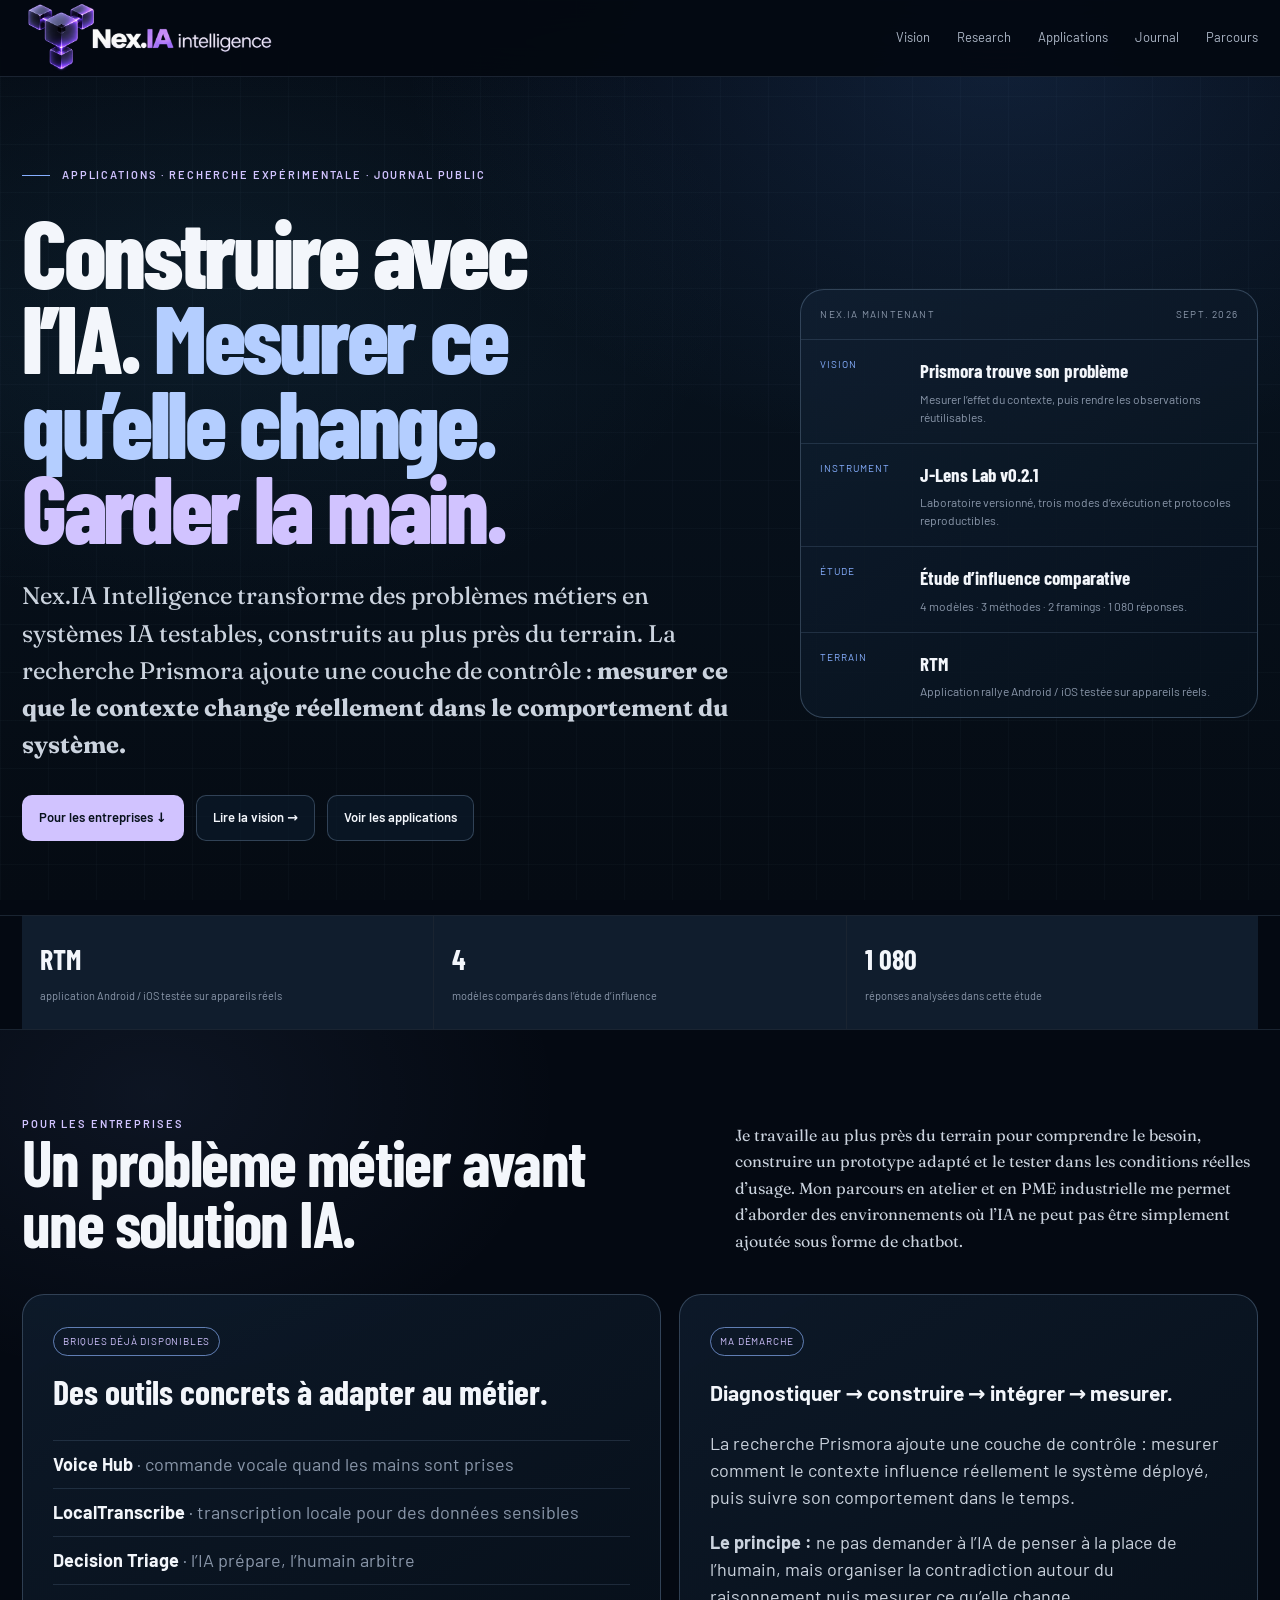
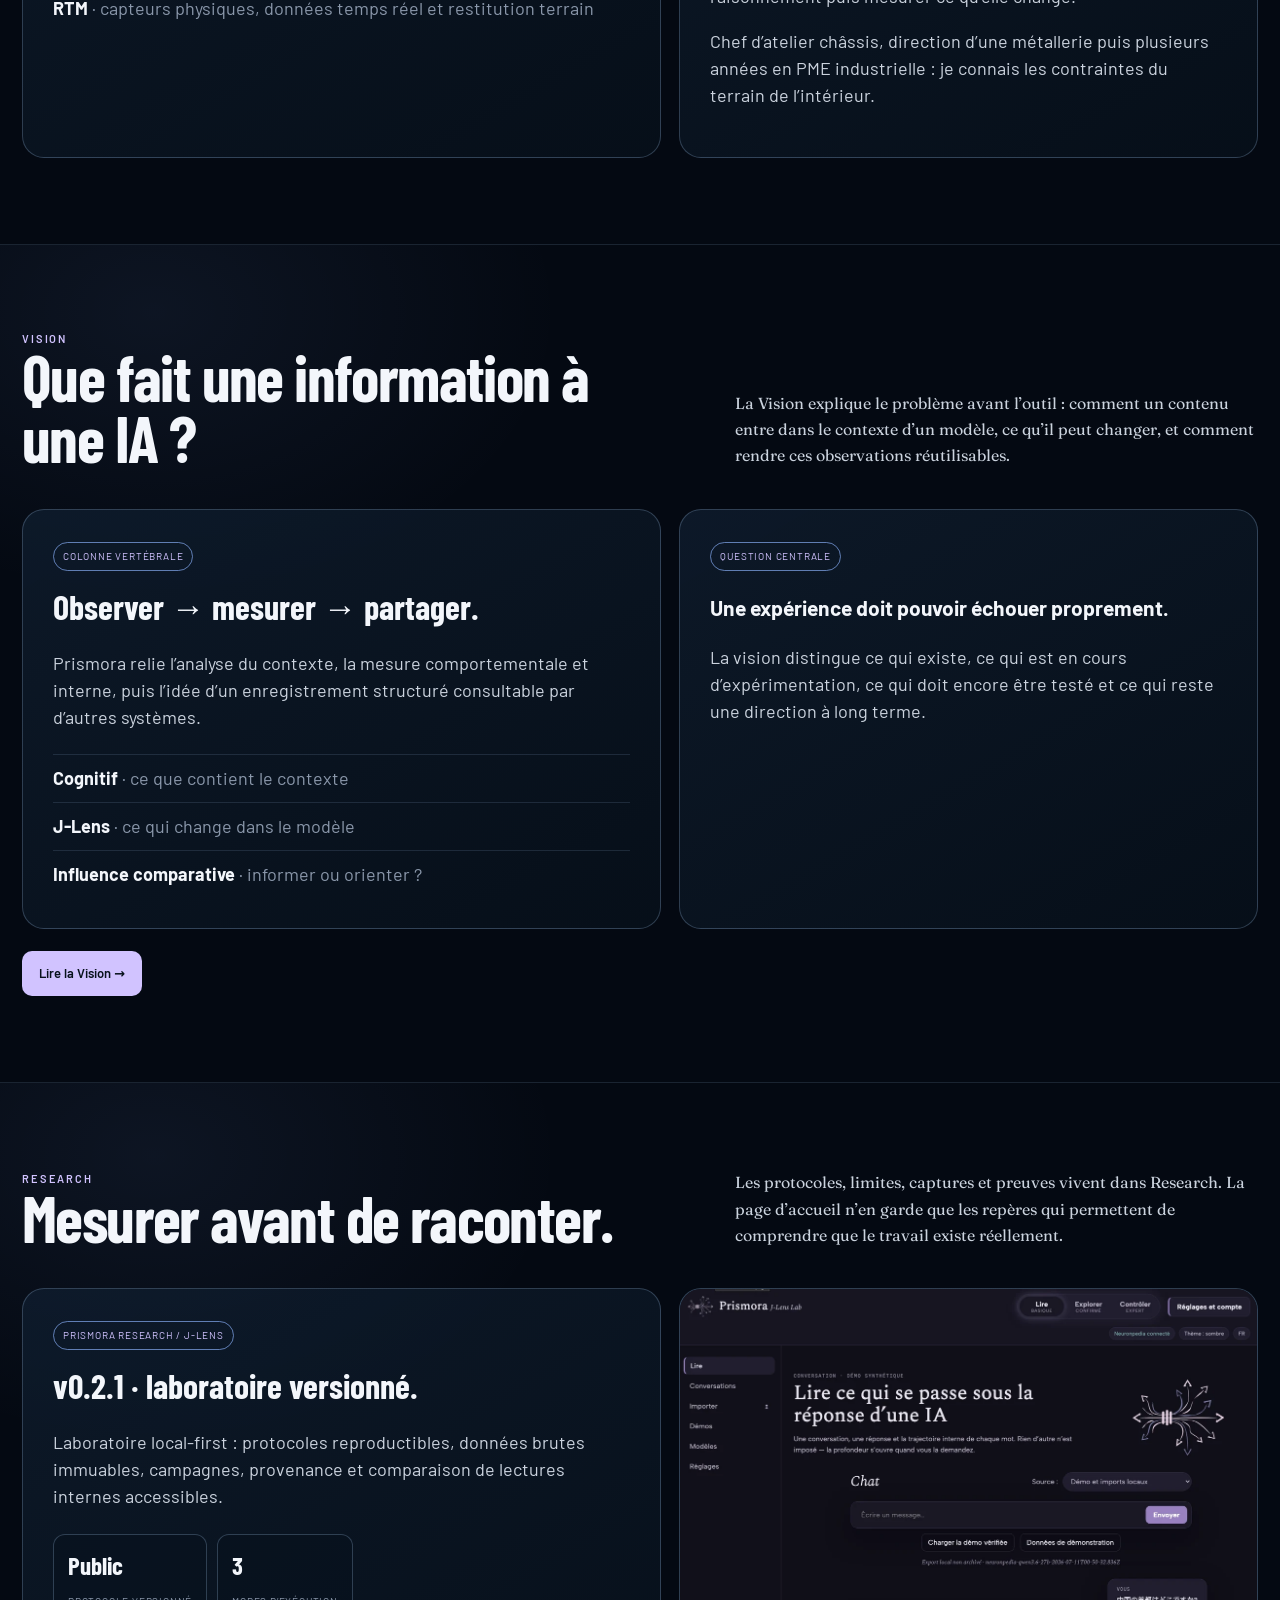
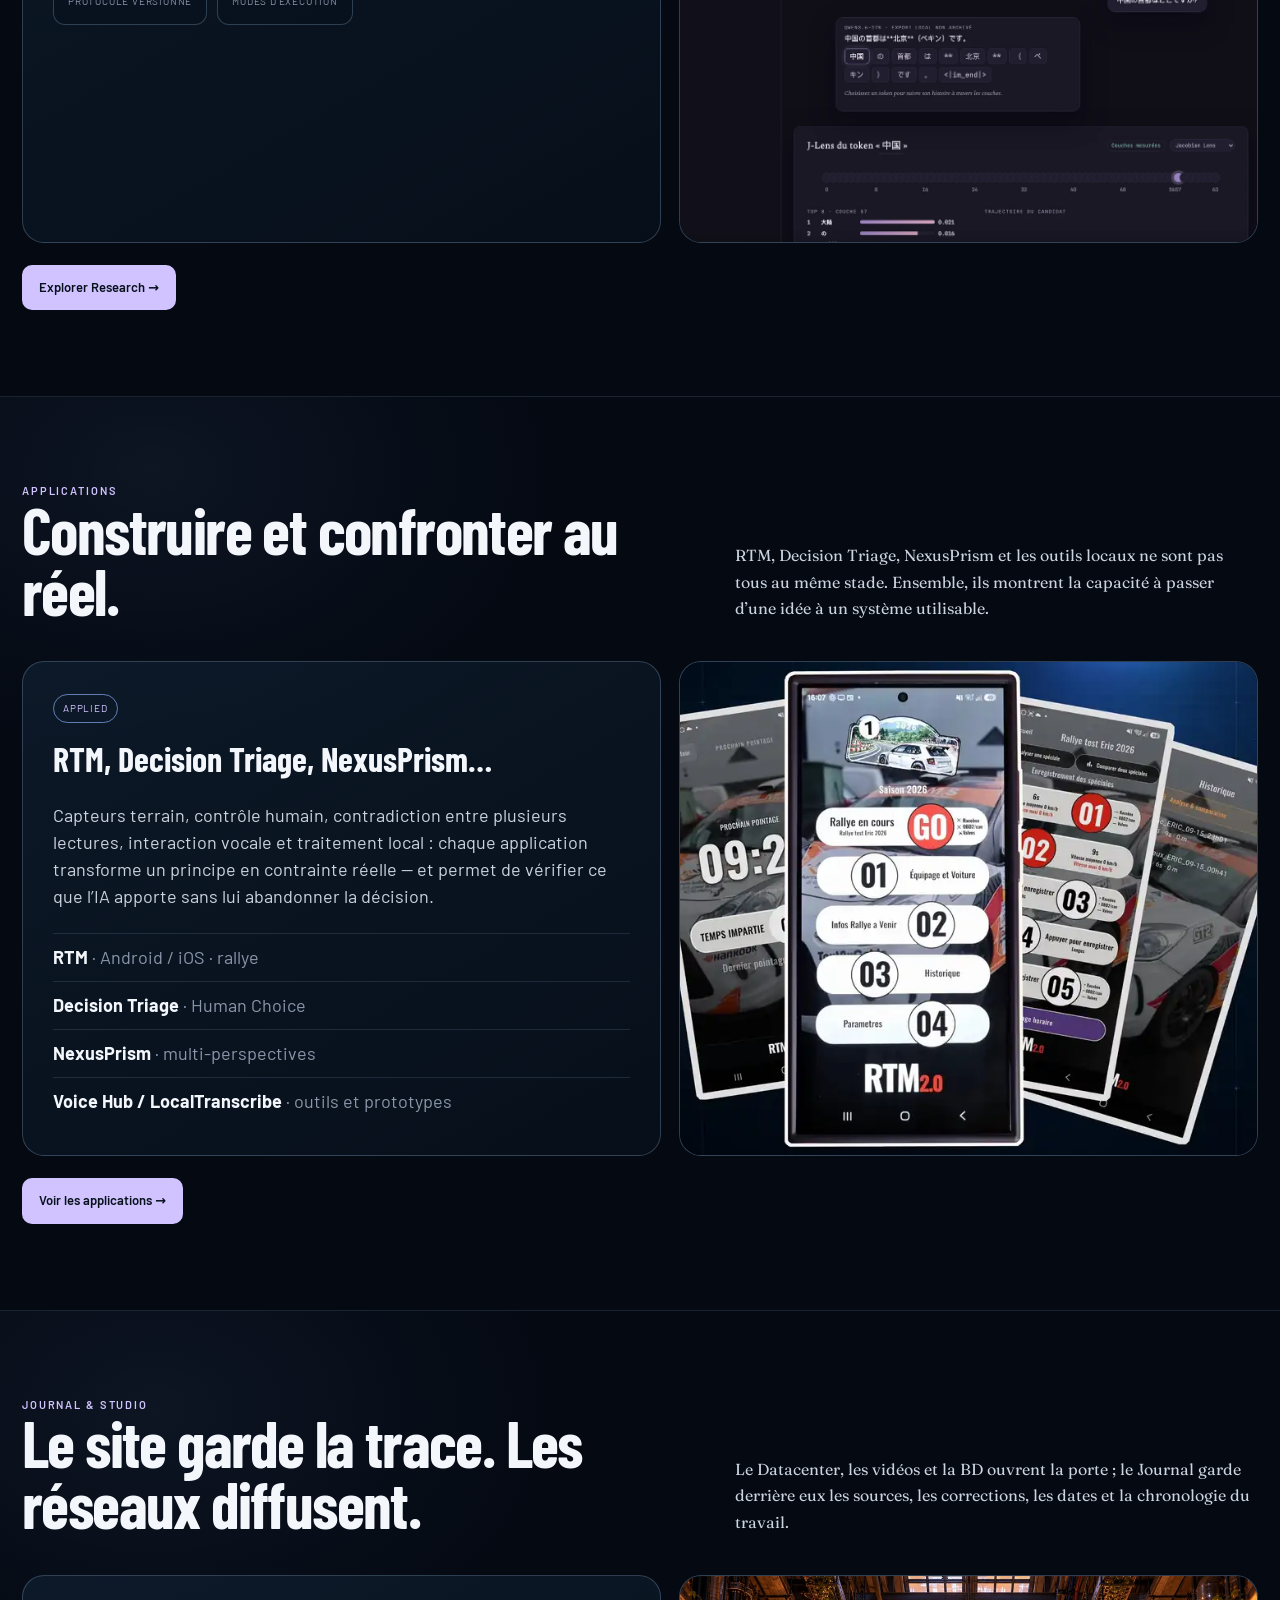
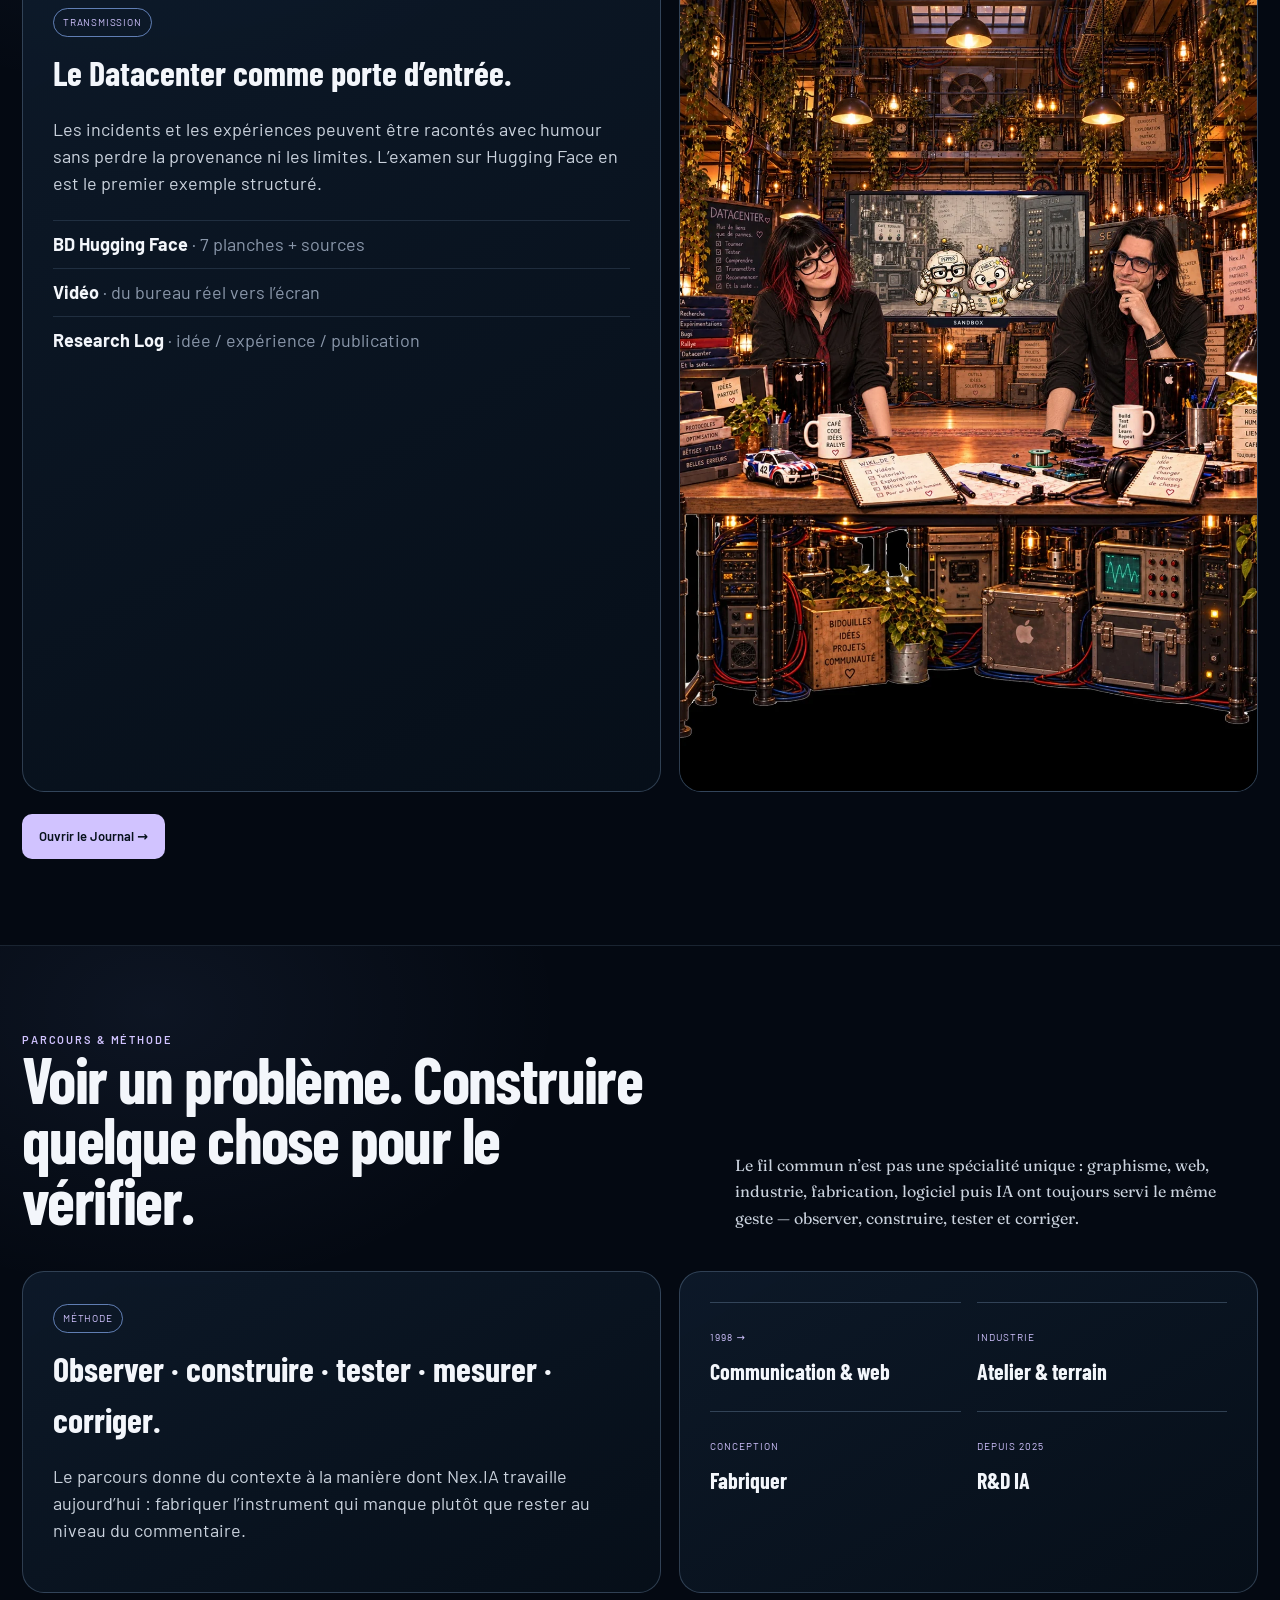
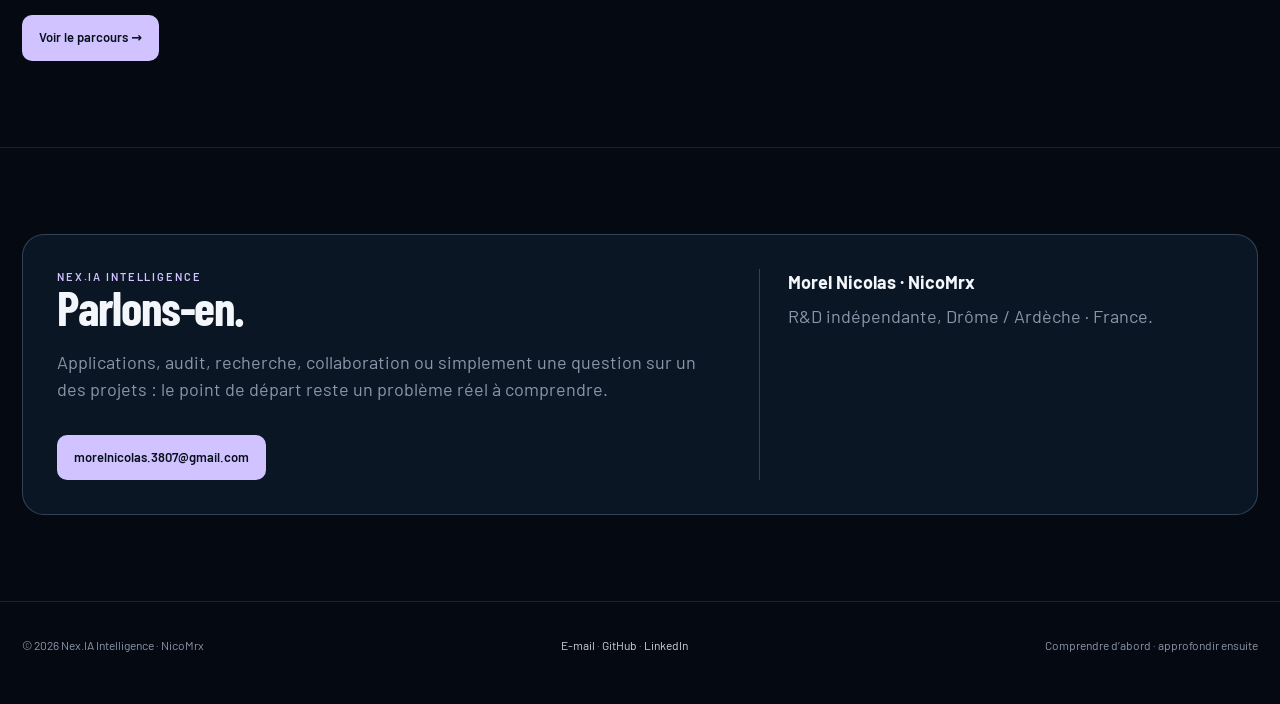
==== commit df144314: "refine: align homepage applications with human-control framing" ====
--- a/index.html
+++ b/index.html
@@ -5,7 +5,7 @@
 <section class="section section-scope scope-applications" id="entreprises"><div class="wrap"><div class="sec-head"><div><div class="kicker">Pour les entreprises</div><h2>Un problème métier avant une solution IA.</h2></div><p>Je travaille au plus près du terrain pour comprendre le besoin, construire un prototype adapté et le tester dans les conditions réelles d’usage. Mon parcours en atelier et en PME industrielle me permet d’aborder des environnements où l’IA ne peut pas être simplement ajoutée sous forme de chatbot.</p></div><div class="preview-feature"><div class="preview-copy"><span class="tag">Briques déjà disponibles</span><h3>Des outils concrets à adapter au métier.</h3><ul class="preview-list"><li><strong>Voice Hub</strong> · commande vocale quand les mains sont prises</li><li><strong>LocalTranscribe</strong> · transcription locale pour des données sensibles</li><li><strong>Decision Triage</strong> · l’IA prépare, l’humain arbitre</li><li><strong>RTM</strong> · capteurs physiques, données temps réel et restitution terrain</li></ul></div><div class="preview-side"><div class="card-body"><span class="tag">Ma démarche</span><h3>Diagnostiquer → construire → intégrer → mesurer.</h3><p>La recherche Prismora ajoute une couche de contrôle : mesurer comment le contexte influence réellement le système déployé, puis suivre son comportement dans le temps.</p><p style="margin-top:18px"><strong>Le principe :</strong> ne pas demander à l’IA de penser à la place de l’humain, mais organiser la contradiction autour du raisonnement puis mesurer ce qu’elle change.</p><p style="margin-top:18px">Chef d’atelier châssis, direction d’une métallerie puis plusieurs années en PME industrielle : je connais les contraintes du terrain de l’intérieur.</p></div></div></div></div></section>
 <section class="section section-scope scope-vision" id="vision"><div class="wrap"><div class="sec-head"><div><div class="kicker">Vision</div><h2>Que fait une information à une IA ?</h2></div><p>La Vision explique le problème avant l’outil : comment un contenu entre dans le contexte d’un modèle, ce qu’il peut changer, et comment rendre ces observations réutilisables.</p></div><div class="preview-feature"><div class="preview-copy"><span class="tag">Colonne vertébrale</span><h3>Observer → mesurer → partager.</h3><p>Prismora relie l’analyse du contexte, la mesure comportementale et interne, puis l’idée d’un enregistrement structuré consultable par d’autres systèmes.</p><ul class="preview-list"><li><strong>Cognitif</strong> · ce que contient le contexte</li><li><strong>J-Lens</strong> · ce qui change dans le modèle</li><li><strong>Influence comparative</strong> · informer ou orienter ?</li></ul></div><div class="preview-side"><div class="card-body"><span class="tag">Question centrale</span><h3>Une expérience doit pouvoir échouer proprement.</h3><p>La vision distingue ce qui existe, ce qui est en cours d’expérimentation, ce qui doit encore être testé et ce qui reste une direction à long terme.</p></div></div></div><div class="section-link"><a class="btn primary" href="vision/index.html">Lire la Vision →</a></div></div></section>
 <section class="section section-scope scope-research" id="research"><div class="wrap"><div class="sec-head"><div><div class="kicker">Research</div><h2>Mesurer avant de raconter.</h2></div><p>Les protocoles, limites, captures et preuves vivent dans Research. La page d’accueil n’en garde que les repères qui permettent de comprendre que le travail existe réellement.</p></div><div class="preview-feature"><div class="preview-copy"><span class="tag">Prismora Research / J-Lens</span><h3>v0.2.1 · laboratoire versionné.</h3><p>Laboratoire local-first : protocoles reproductibles, données brutes immuables, campagnes, provenance et comparaison de lectures internes accessibles.</p><div class="metric-row"><div class="metric"><strong>Public</strong><span>protocole versionné</span></div><div class="metric"><strong>3</strong><span>modes d’exécution</span></div></div></div><div class="preview-side"><img alt="Prismora J-Lens Lab" src="assets/jlens-read.webp"/></div></div><div class="section-link"><a class="btn primary" href="research/index.html">Explorer Research →</a></div></div></section>
-<section class="section section-scope scope-applications" id="applications"><div class="wrap"><div class="sec-head"><div><div class="kicker">Applications</div><h2>Construire et confronter au réel.</h2></div><p>RTM, Decision Triage, NexusPrism et les outils locaux ne sont pas tous au même stade. Ensemble, ils montrent la capacité à passer d’une idée à un système utilisable.</p></div><div class="preview-feature"><div class="preview-copy"><span class="tag">Applied</span><h3>RTM, Decision Triage, NexusPrism…</h3><p>Terrain, contrôle humain, multi-perspectives, interaction vocale et transcription locale : chaque application confronte les méthodes à des contraintes différentes.</p><ul class="preview-list"><li><strong>RTM</strong> · Android / iOS · rallye</li><li><strong>Decision Triage</strong> · Human Choice</li><li><strong>NexusPrism</strong> · multi-perspectives</li><li><strong>Voice Hub / LocalTranscribe</strong> · outils et prototypes</li></ul></div><div class="preview-side"><img alt="RTM — application rallye" src="assets/rtm-home.webp"/></div></div><div class="section-link"><a class="btn primary" href="applications/index.html">Voir les applications →</a></div></div></section>
+<section class="section section-scope scope-applications" id="applications"><div class="wrap"><div class="sec-head"><div><div class="kicker">Applications</div><h2>Construire et confronter au réel.</h2></div><p>RTM, Decision Triage, NexusPrism et les outils locaux ne sont pas tous au même stade. Ensemble, ils montrent la capacité à passer d’une idée à un système utilisable.</p></div><div class="preview-feature"><div class="preview-copy"><span class="tag">Applied</span><h3>RTM, Decision Triage, NexusPrism…</h3><p>Capteurs terrain, contrôle humain, contradiction entre plusieurs lectures, interaction vocale et traitement local : chaque application transforme un principe en contrainte réelle — et permet de vérifier ce que l’IA apporte sans lui abandonner la décision.</p><ul class="preview-list"><li><strong>RTM</strong> · Android / iOS · rallye</li><li><strong>Decision Triage</strong> · Human Choice</li><li><strong>NexusPrism</strong> · multi-perspectives</li><li><strong>Voice Hub / LocalTranscribe</strong> · outils et prototypes</li></ul></div><div class="preview-side"><img alt="RTM — application rallye" src="assets/rtm-home.webp"/></div></div><div class="section-link"><a class="btn primary" href="applications/index.html">Voir les applications →</a></div></div></section>
 <section class="section section-scope scope-journal" id="journal"><div class="wrap"><div class="sec-head"><div><div class="kicker">Journal &amp; studio</div><h2>Le site garde la trace. Les réseaux diffusent.</h2></div><p>Le Datacenter, les vidéos et la BD ouvrent la porte ; le Journal garde derrière eux les sources, les corrections, les dates et la chronologie du travail.</p></div><div class="preview-feature"><div class="preview-copy"><span class="tag">Transmission</span><h3>Le Datacenter comme porte d’entrée.</h3><p>Les incidents et les expériences peuvent être racontés avec humour sans perdre la provenance ni les limites. L’examen sur Hugging Face en est le premier exemple structuré.</p><ul class="preview-list"><li><strong>BD Hugging Face</strong> · 7 planches + sources</li><li><strong>Vidéo</strong> · du bureau réel vers l’écran</li><li><strong>Research Log</strong> · idée / expérience / publication</li></ul></div><div class="preview-side"><img alt="Datacenter Nex.IA" src="assets/datacenter.webp"/></div></div><div class="section-link"><a class="btn primary" href="journal/index.html">Ouvrir le Journal →</a></div></div></section>
 <section class="section section-scope scope-parcours" id="parcours"><div class="wrap"><div class="sec-head"><div><div class="kicker">Parcours &amp; méthode</div><h2>Voir un problème. Construire quelque chose pour le vérifier.</h2></div><p>Le fil commun n’est pas une spécialité unique : graphisme, web, industrie, fabrication, logiciel puis IA ont toujours servi le même geste — observer, construire, tester et corriger.</p></div><div class="preview-feature"><div class="preview-copy"><span class="tag">Méthode</span><h3>Observer · construire · tester · mesurer · corriger.</h3><p>Le parcours donne du contexte à la manière dont Nex.IA travaille aujourd’hui : fabriquer l’instrument qui manque plutôt que rester au niveau du commentaire.</p></div><div class="preview-side"><div class="card-body"><div class="timeline" style="grid-template-columns:1fr 1fr"><article><time>1998 →</time><h3>Communication &amp; web</h3></article><article><time>Industrie</time><h3>Atelier &amp; terrain</h3></article><article><time>Conception</time><h3>Fabriquer</h3></article><article><time>Depuis 2025</time><h3>R&amp;D IA</h3></article></div></div></div></div><div class="section-link"><a class="btn primary" href="parcours/index.html">Voir le parcours →</a></div></div></section>
 <section class="section"><div class="wrap"><div class="cta"><div><div class="kicker">Nex.IA Intelligence</div><h2>Parlons-en.</h2><p>Applications, audit, recherche, collaboration ou simplement une question sur un des projets : le point de départ reste un problème réel à comprendre.</p><div class="actions"><a class="btn primary" href="mailto:morelnicolas.3807@gmail.com">morelnicolas.3807@gmail.com</a></div></div><aside><strong>Morel Nicolas · NicoMrx</strong>R&amp;D indépendante, Drôme / Ardèche · France.</aside></div></div></section>
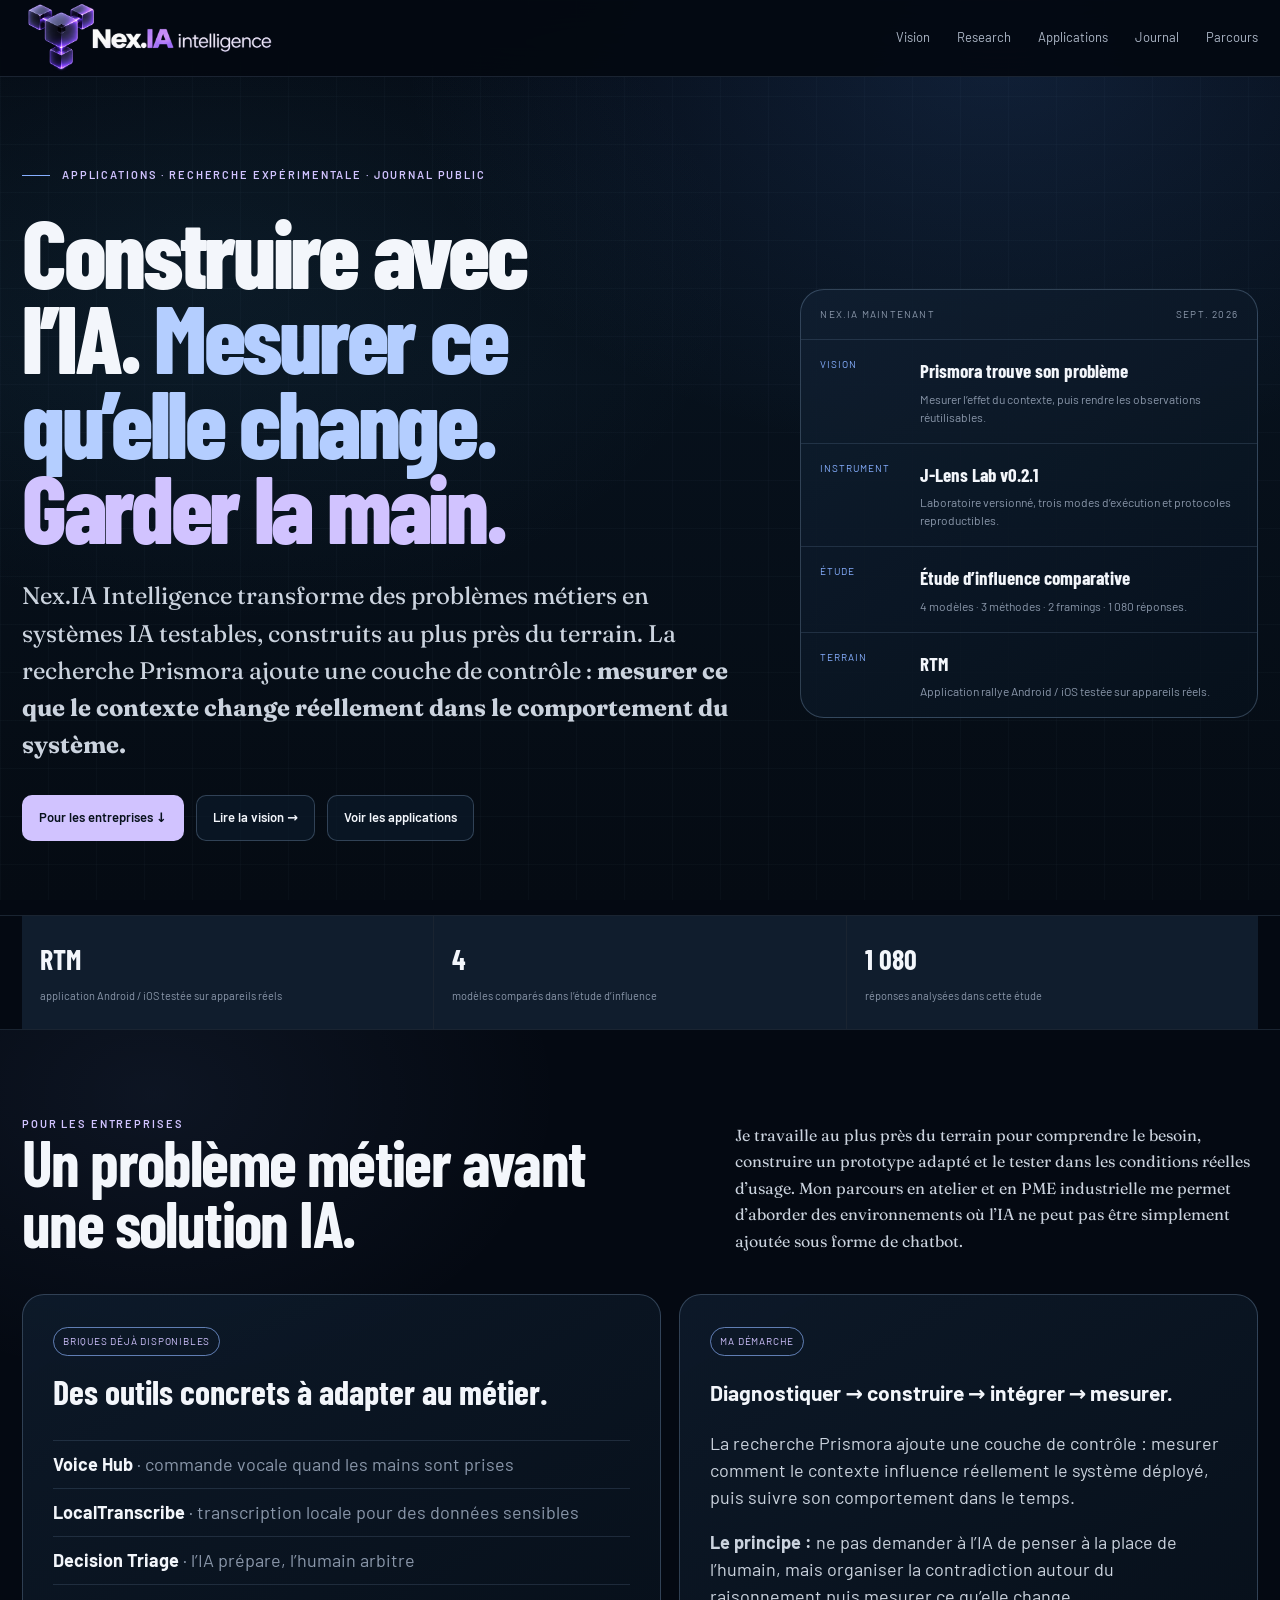
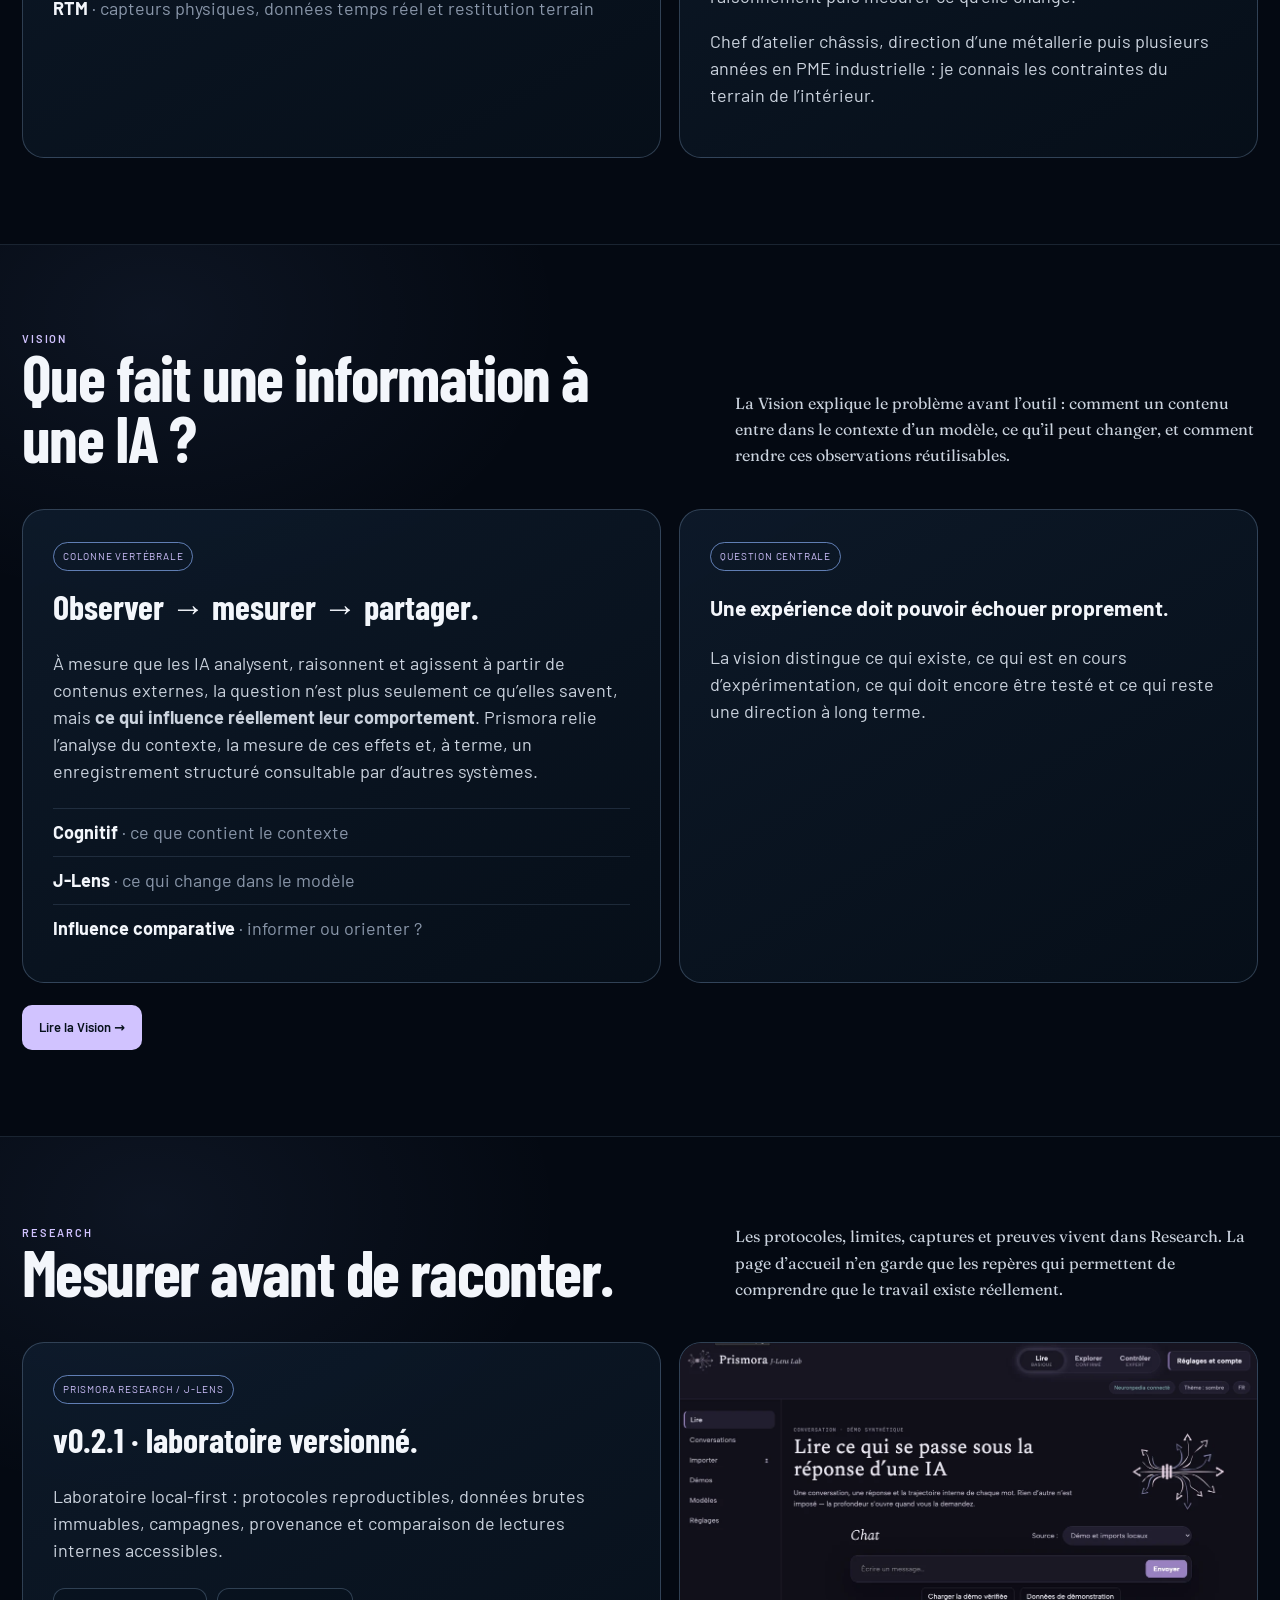
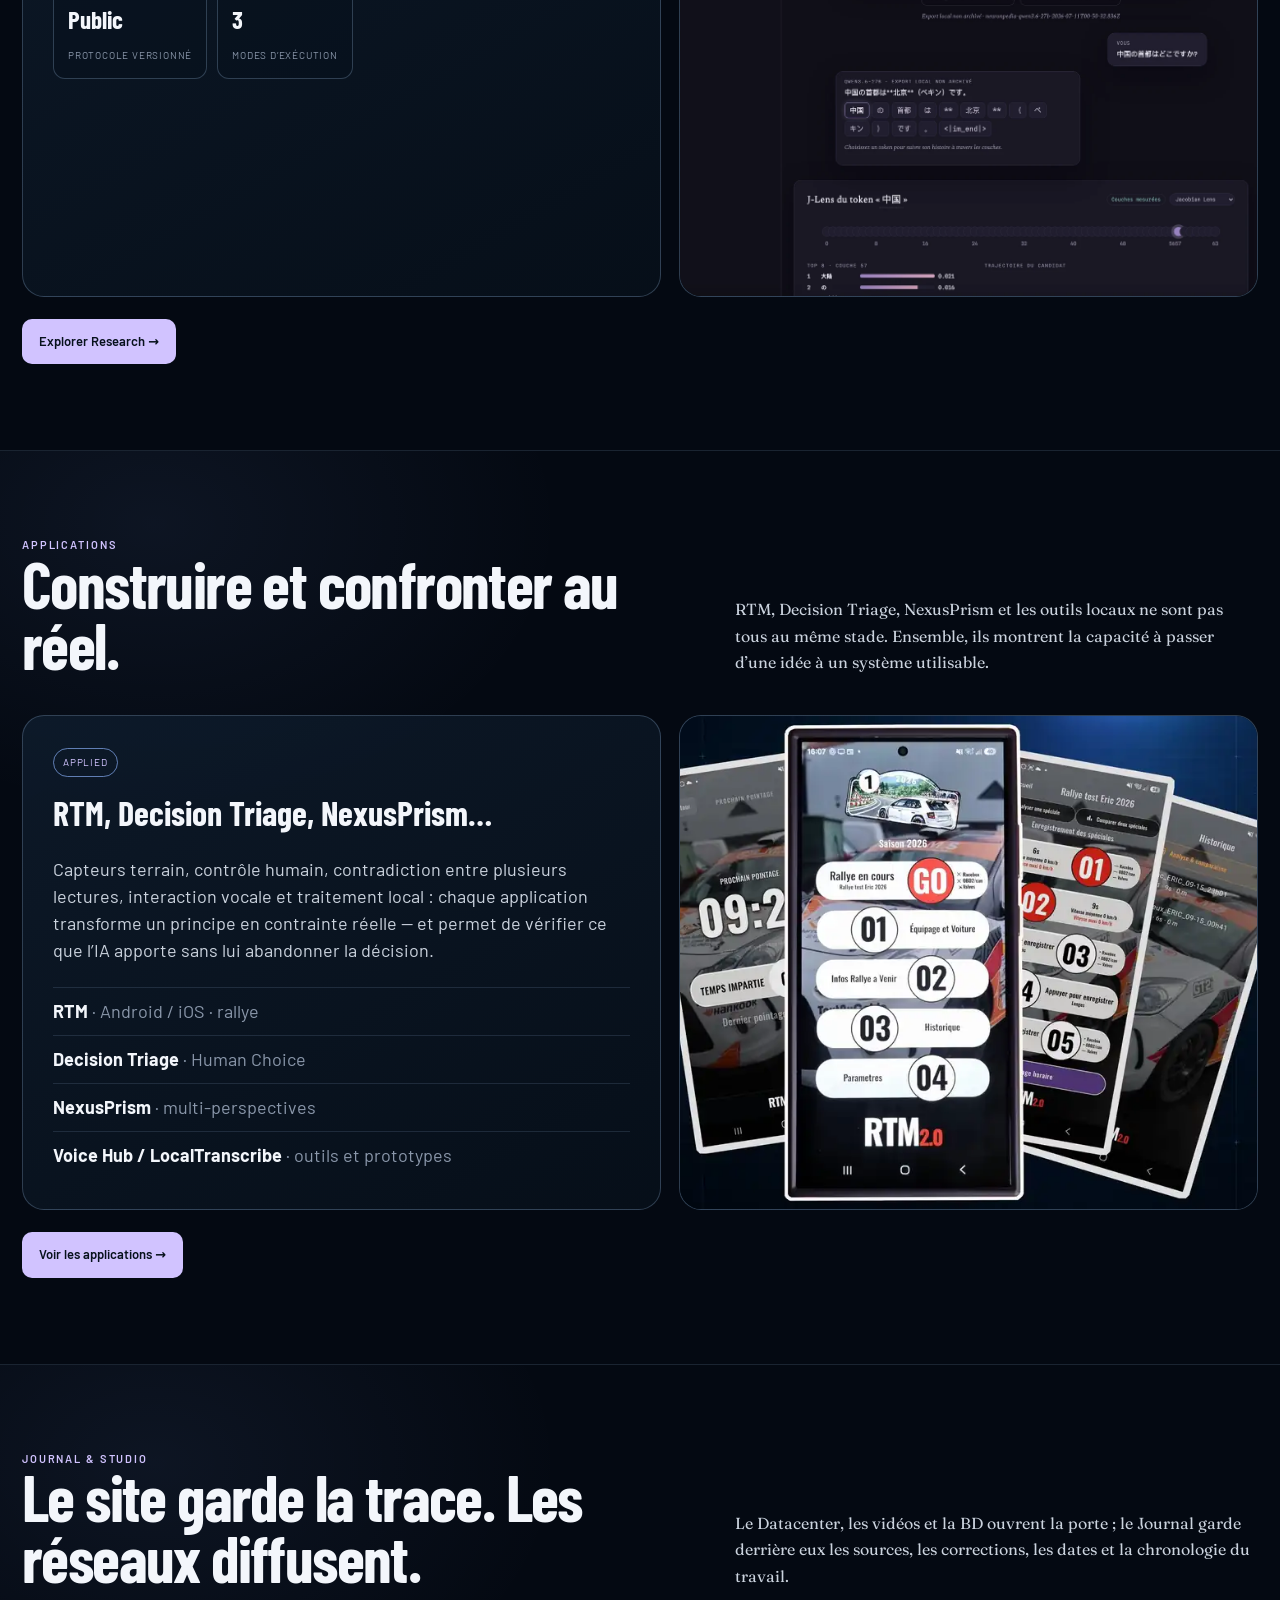
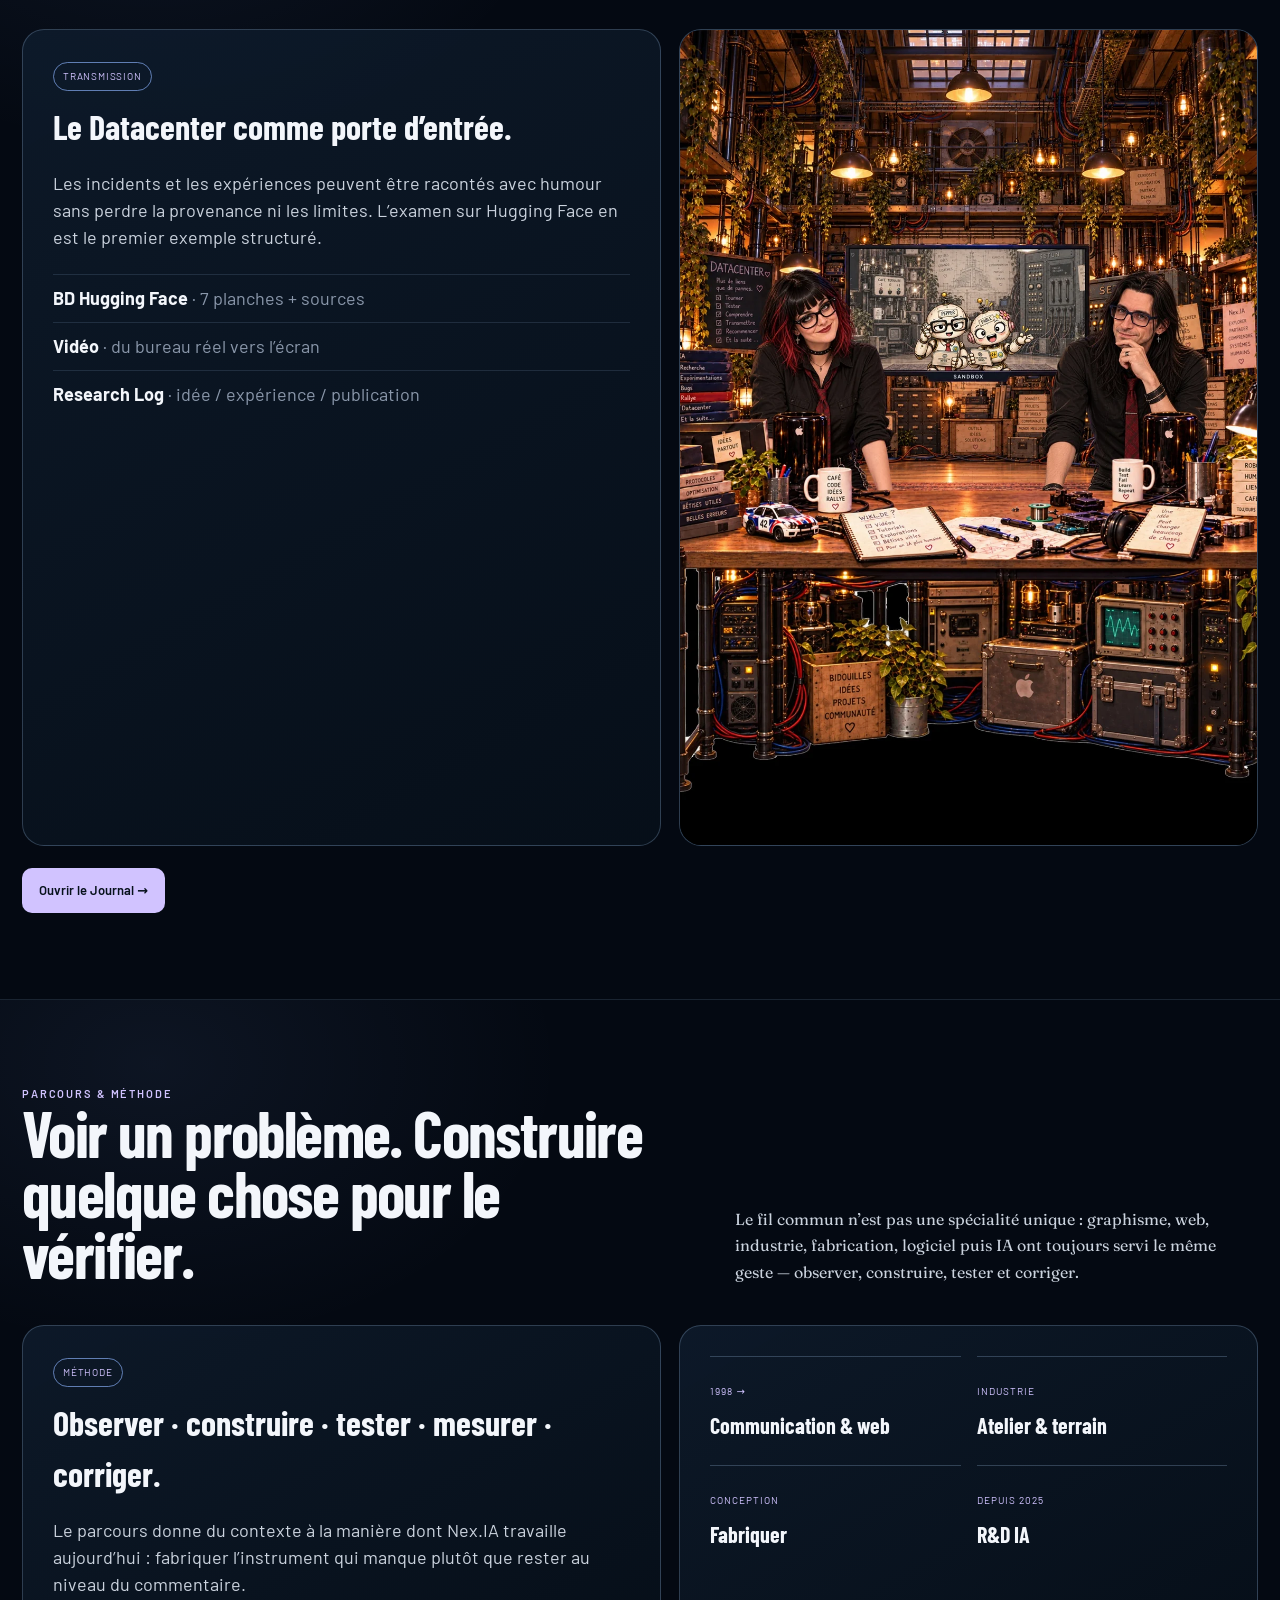
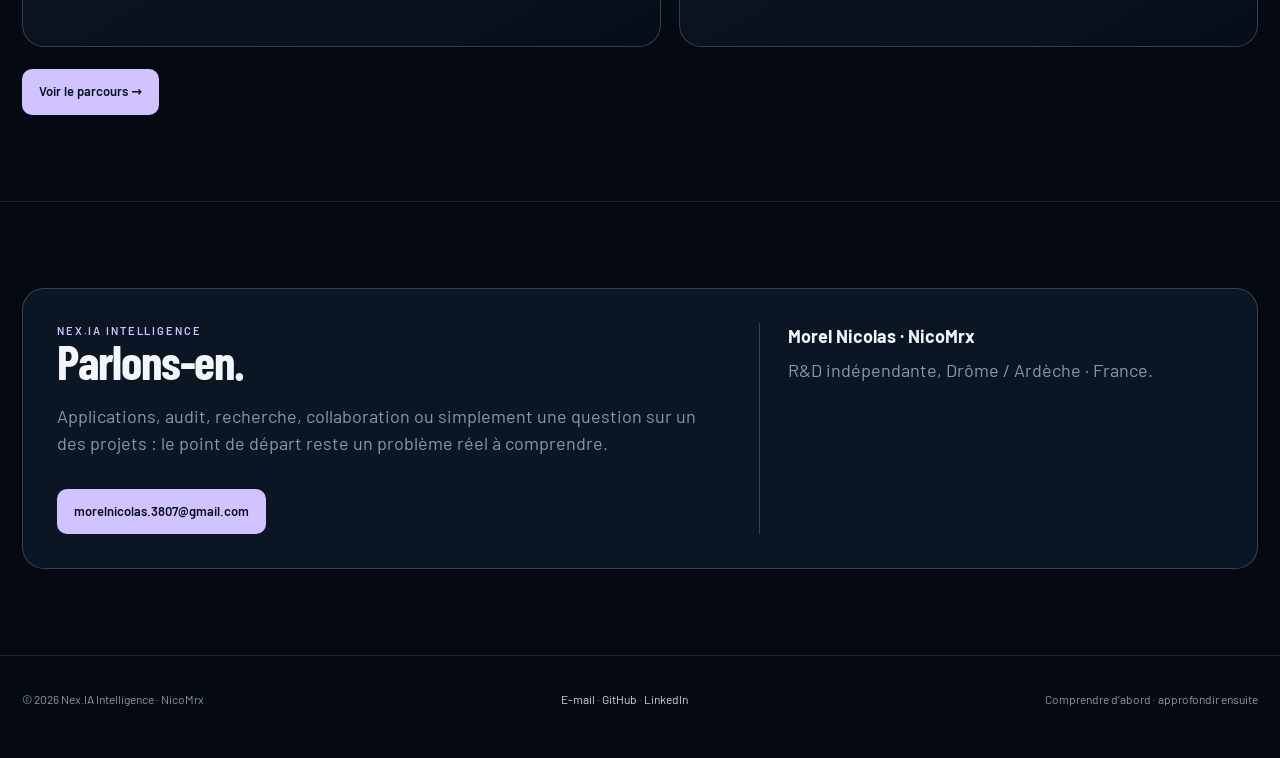
==== commit 52eaa8d0: "refine: connect Vision to real-world AI influence" ====
--- a/index.html
+++ b/index.html
@@ -3,7 +3,7 @@
 <section class="hero"><div class="wrap hero-grid"><div><p class="eyebrow">Applications · recherche expérimentale · journal public</p><h1>Construire avec l’IA. <span class="blue">Mesurer ce qu’elle change.</span> <span class="violet">Garder la main.</span></h1><p class="lead">Nex.IA Intelligence transforme des problèmes métiers en systèmes IA testables, construits au plus près du terrain. La recherche Prismora ajoute une couche de contrôle : <strong>mesurer ce que le contexte change réellement dans le comportement du système.</strong></p><div class="actions"><a class="btn primary" href="#entreprises">Pour les entreprises ↓</a><a class="btn" href="vision/index.html">Lire la vision →</a><a class="btn" href="applications/index.html">Voir les applications</a></div></div><aside class="hero-card"><div class="head"><span>Nex.IA maintenant</span><span>Sept. 2026</span></div><div class="rows"><div class="row"><span class="type">Vision</span><div><b>Prismora trouve son problème</b><p>Mesurer l’effet du contexte, puis rendre les observations réutilisables.</p></div></div><div class="row"><span class="type">Instrument</span><div><b>J-Lens Lab v0.2.1</b><p>Laboratoire versionné, trois modes d’exécution et protocoles reproductibles.</p></div></div><div class="row"><span class="type">Étude</span><div><b>Étude d’influence comparative</b><p>4 modèles · 3 méthodes · 2 framings · 1 080 réponses.</p></div></div><div class="row"><span class="type">Terrain</span><div><b>RTM</b><p>Application rallye Android / iOS testée sur appareils réels.</p></div></div></div></aside></div></section>
 <div class="proofbar"><div class="wrap proofgrid"><div class="proof"><strong>RTM</strong><span>application Android / iOS testée sur appareils réels</span></div><div class="proof"><strong>4</strong><span>modèles comparés dans l’étude d’influence</span></div><div class="proof"><strong>1 080</strong><span>réponses analysées dans cette étude</span></div></div></div>
 <section class="section section-scope scope-applications" id="entreprises"><div class="wrap"><div class="sec-head"><div><div class="kicker">Pour les entreprises</div><h2>Un problème métier avant une solution IA.</h2></div><p>Je travaille au plus près du terrain pour comprendre le besoin, construire un prototype adapté et le tester dans les conditions réelles d’usage. Mon parcours en atelier et en PME industrielle me permet d’aborder des environnements où l’IA ne peut pas être simplement ajoutée sous forme de chatbot.</p></div><div class="preview-feature"><div class="preview-copy"><span class="tag">Briques déjà disponibles</span><h3>Des outils concrets à adapter au métier.</h3><ul class="preview-list"><li><strong>Voice Hub</strong> · commande vocale quand les mains sont prises</li><li><strong>LocalTranscribe</strong> · transcription locale pour des données sensibles</li><li><strong>Decision Triage</strong> · l’IA prépare, l’humain arbitre</li><li><strong>RTM</strong> · capteurs physiques, données temps réel et restitution terrain</li></ul></div><div class="preview-side"><div class="card-body"><span class="tag">Ma démarche</span><h3>Diagnostiquer → construire → intégrer → mesurer.</h3><p>La recherche Prismora ajoute une couche de contrôle : mesurer comment le contexte influence réellement le système déployé, puis suivre son comportement dans le temps.</p><p style="margin-top:18px"><strong>Le principe :</strong> ne pas demander à l’IA de penser à la place de l’humain, mais organiser la contradiction autour du raisonnement puis mesurer ce qu’elle change.</p><p style="margin-top:18px">Chef d’atelier châssis, direction d’une métallerie puis plusieurs années en PME industrielle : je connais les contraintes du terrain de l’intérieur.</p></div></div></div></div></section>
-<section class="section section-scope scope-vision" id="vision"><div class="wrap"><div class="sec-head"><div><div class="kicker">Vision</div><h2>Que fait une information à une IA ?</h2></div><p>La Vision explique le problème avant l’outil : comment un contenu entre dans le contexte d’un modèle, ce qu’il peut changer, et comment rendre ces observations réutilisables.</p></div><div class="preview-feature"><div class="preview-copy"><span class="tag">Colonne vertébrale</span><h3>Observer → mesurer → partager.</h3><p>Prismora relie l’analyse du contexte, la mesure comportementale et interne, puis l’idée d’un enregistrement structuré consultable par d’autres systèmes.</p><ul class="preview-list"><li><strong>Cognitif</strong> · ce que contient le contexte</li><li><strong>J-Lens</strong> · ce qui change dans le modèle</li><li><strong>Influence comparative</strong> · informer ou orienter ?</li></ul></div><div class="preview-side"><div class="card-body"><span class="tag">Question centrale</span><h3>Une expérience doit pouvoir échouer proprement.</h3><p>La vision distingue ce qui existe, ce qui est en cours d’expérimentation, ce qui doit encore être testé et ce qui reste une direction à long terme.</p></div></div></div><div class="section-link"><a class="btn primary" href="vision/index.html">Lire la Vision →</a></div></div></section>
+<section class="section section-scope scope-vision" id="vision"><div class="wrap"><div class="sec-head"><div><div class="kicker">Vision</div><h2>Que fait une information à une IA ?</h2></div><p>La Vision explique le problème avant l’outil : comment un contenu entre dans le contexte d’un modèle, ce qu’il peut changer, et comment rendre ces observations réutilisables.</p></div><div class="preview-feature"><div class="preview-copy"><span class="tag">Colonne vertébrale</span><h3>Observer → mesurer → partager.</h3><p>À mesure que les IA analysent, raisonnent et agissent à partir de contenus externes, la question n’est plus seulement ce qu’elles savent, mais <strong>ce qui influence réellement leur comportement</strong>. Prismora relie l’analyse du contexte, la mesure de ces effets et, à terme, un enregistrement structuré consultable par d’autres systèmes.</p><ul class="preview-list"><li><strong>Cognitif</strong> · ce que contient le contexte</li><li><strong>J-Lens</strong> · ce qui change dans le modèle</li><li><strong>Influence comparative</strong> · informer ou orienter ?</li></ul></div><div class="preview-side"><div class="card-body"><span class="tag">Question centrale</span><h3>Une expérience doit pouvoir échouer proprement.</h3><p>La vision distingue ce qui existe, ce qui est en cours d’expérimentation, ce qui doit encore être testé et ce qui reste une direction à long terme.</p></div></div></div><div class="section-link"><a class="btn primary" href="vision/index.html">Lire la Vision →</a></div></div></section>
 <section class="section section-scope scope-research" id="research"><div class="wrap"><div class="sec-head"><div><div class="kicker">Research</div><h2>Mesurer avant de raconter.</h2></div><p>Les protocoles, limites, captures et preuves vivent dans Research. La page d’accueil n’en garde que les repères qui permettent de comprendre que le travail existe réellement.</p></div><div class="preview-feature"><div class="preview-copy"><span class="tag">Prismora Research / J-Lens</span><h3>v0.2.1 · laboratoire versionné.</h3><p>Laboratoire local-first : protocoles reproductibles, données brutes immuables, campagnes, provenance et comparaison de lectures internes accessibles.</p><div class="metric-row"><div class="metric"><strong>Public</strong><span>protocole versionné</span></div><div class="metric"><strong>3</strong><span>modes d’exécution</span></div></div></div><div class="preview-side"><img alt="Prismora J-Lens Lab" src="assets/jlens-read.webp"/></div></div><div class="section-link"><a class="btn primary" href="research/index.html">Explorer Research →</a></div></div></section>
 <section class="section section-scope scope-applications" id="applications"><div class="wrap"><div class="sec-head"><div><div class="kicker">Applications</div><h2>Construire et confronter au réel.</h2></div><p>RTM, Decision Triage, NexusPrism et les outils locaux ne sont pas tous au même stade. Ensemble, ils montrent la capacité à passer d’une idée à un système utilisable.</p></div><div class="preview-feature"><div class="preview-copy"><span class="tag">Applied</span><h3>RTM, Decision Triage, NexusPrism…</h3><p>Capteurs terrain, contrôle humain, contradiction entre plusieurs lectures, interaction vocale et traitement local : chaque application transforme un principe en contrainte réelle — et permet de vérifier ce que l’IA apporte sans lui abandonner la décision.</p><ul class="preview-list"><li><strong>RTM</strong> · Android / iOS · rallye</li><li><strong>Decision Triage</strong> · Human Choice</li><li><strong>NexusPrism</strong> · multi-perspectives</li><li><strong>Voice Hub / LocalTranscribe</strong> · outils et prototypes</li></ul></div><div class="preview-side"><img alt="RTM — application rallye" src="assets/rtm-home.webp"/></div></div><div class="section-link"><a class="btn primary" href="applications/index.html">Voir les applications →</a></div></div></section>
 <section class="section section-scope scope-journal" id="journal"><div class="wrap"><div class="sec-head"><div><div class="kicker">Journal &amp; studio</div><h2>Le site garde la trace. Les réseaux diffusent.</h2></div><p>Le Datacenter, les vidéos et la BD ouvrent la porte ; le Journal garde derrière eux les sources, les corrections, les dates et la chronologie du travail.</p></div><div class="preview-feature"><div class="preview-copy"><span class="tag">Transmission</span><h3>Le Datacenter comme porte d’entrée.</h3><p>Les incidents et les expériences peuvent être racontés avec humour sans perdre la provenance ni les limites. L’examen sur Hugging Face en est le premier exemple structuré.</p><ul class="preview-list"><li><strong>BD Hugging Face</strong> · 7 planches + sources</li><li><strong>Vidéo</strong> · du bureau réel vers l’écran</li><li><strong>Research Log</strong> · idée / expérience / publication</li></ul></div><div class="preview-side"><img alt="Datacenter Nex.IA" src="assets/datacenter.webp"/></div></div><div class="section-link"><a class="btn primary" href="journal/index.html">Ouvrir le Journal →</a></div></div></section>
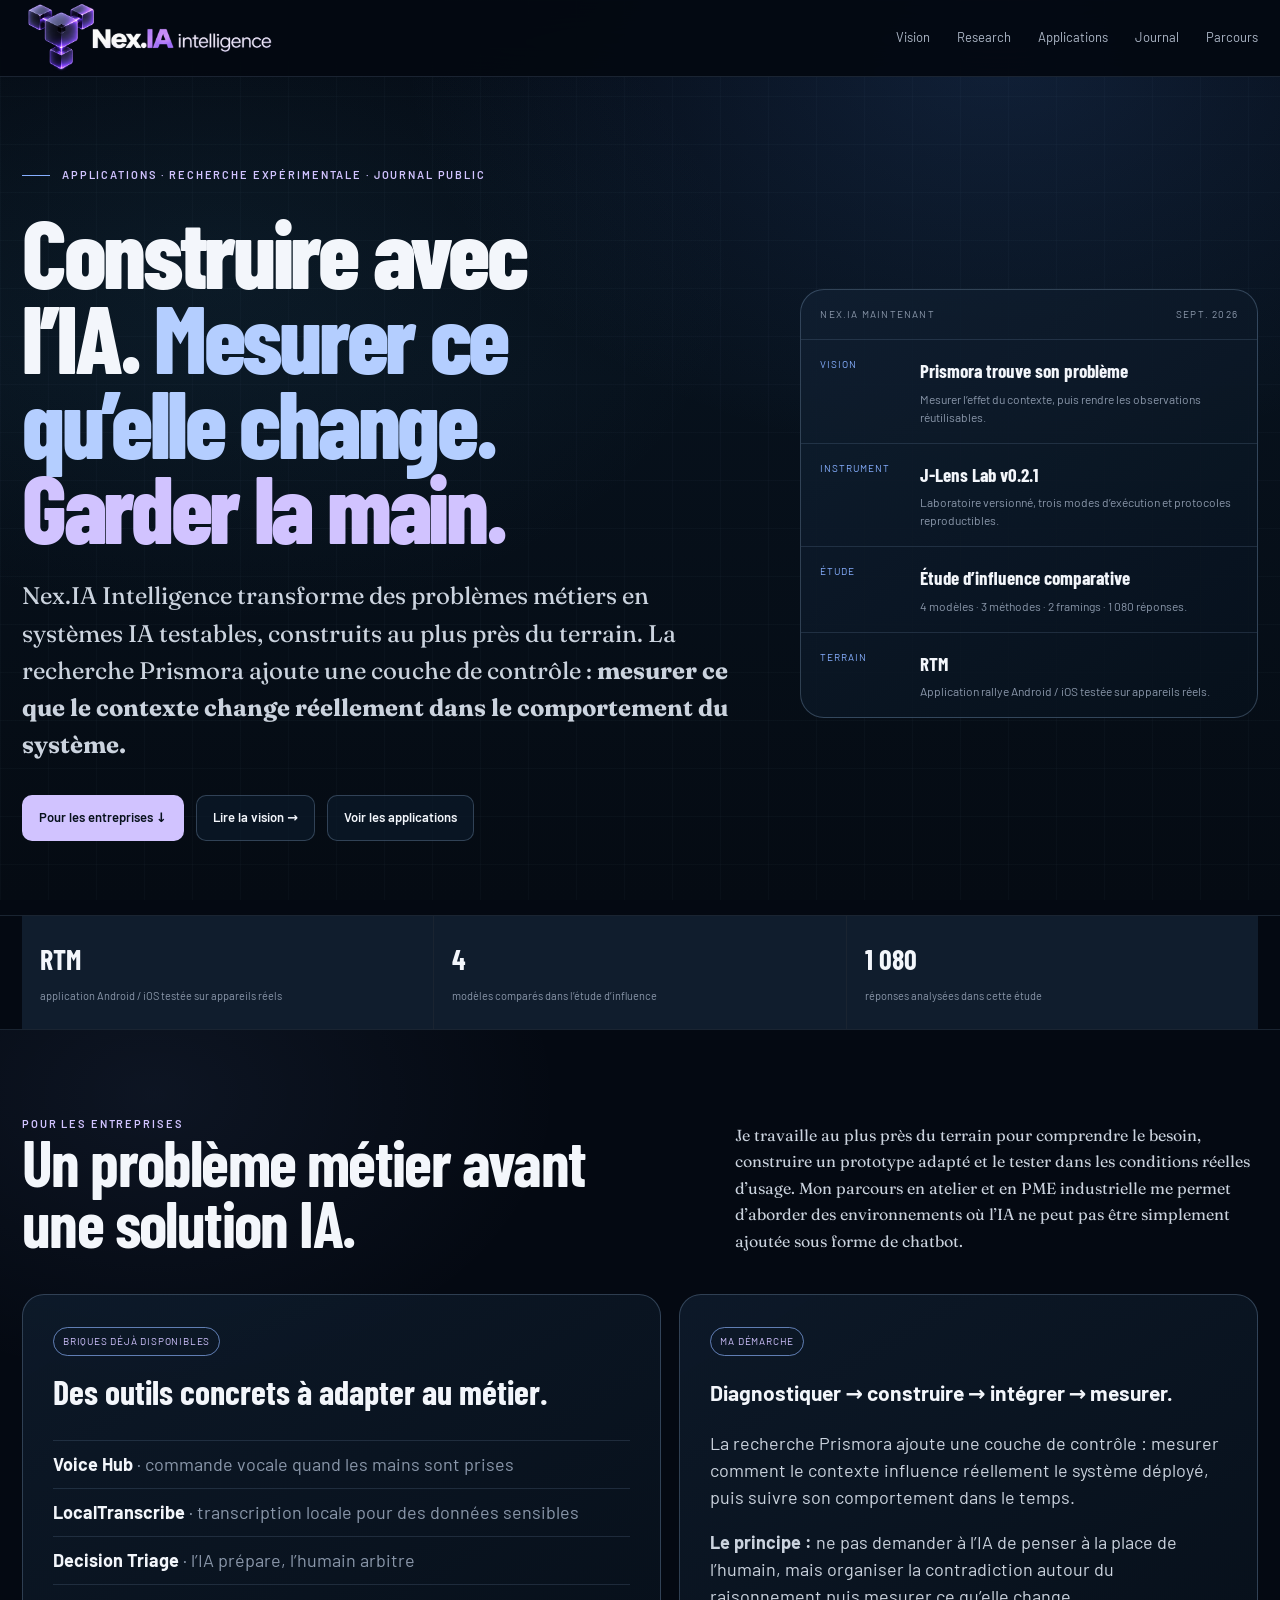
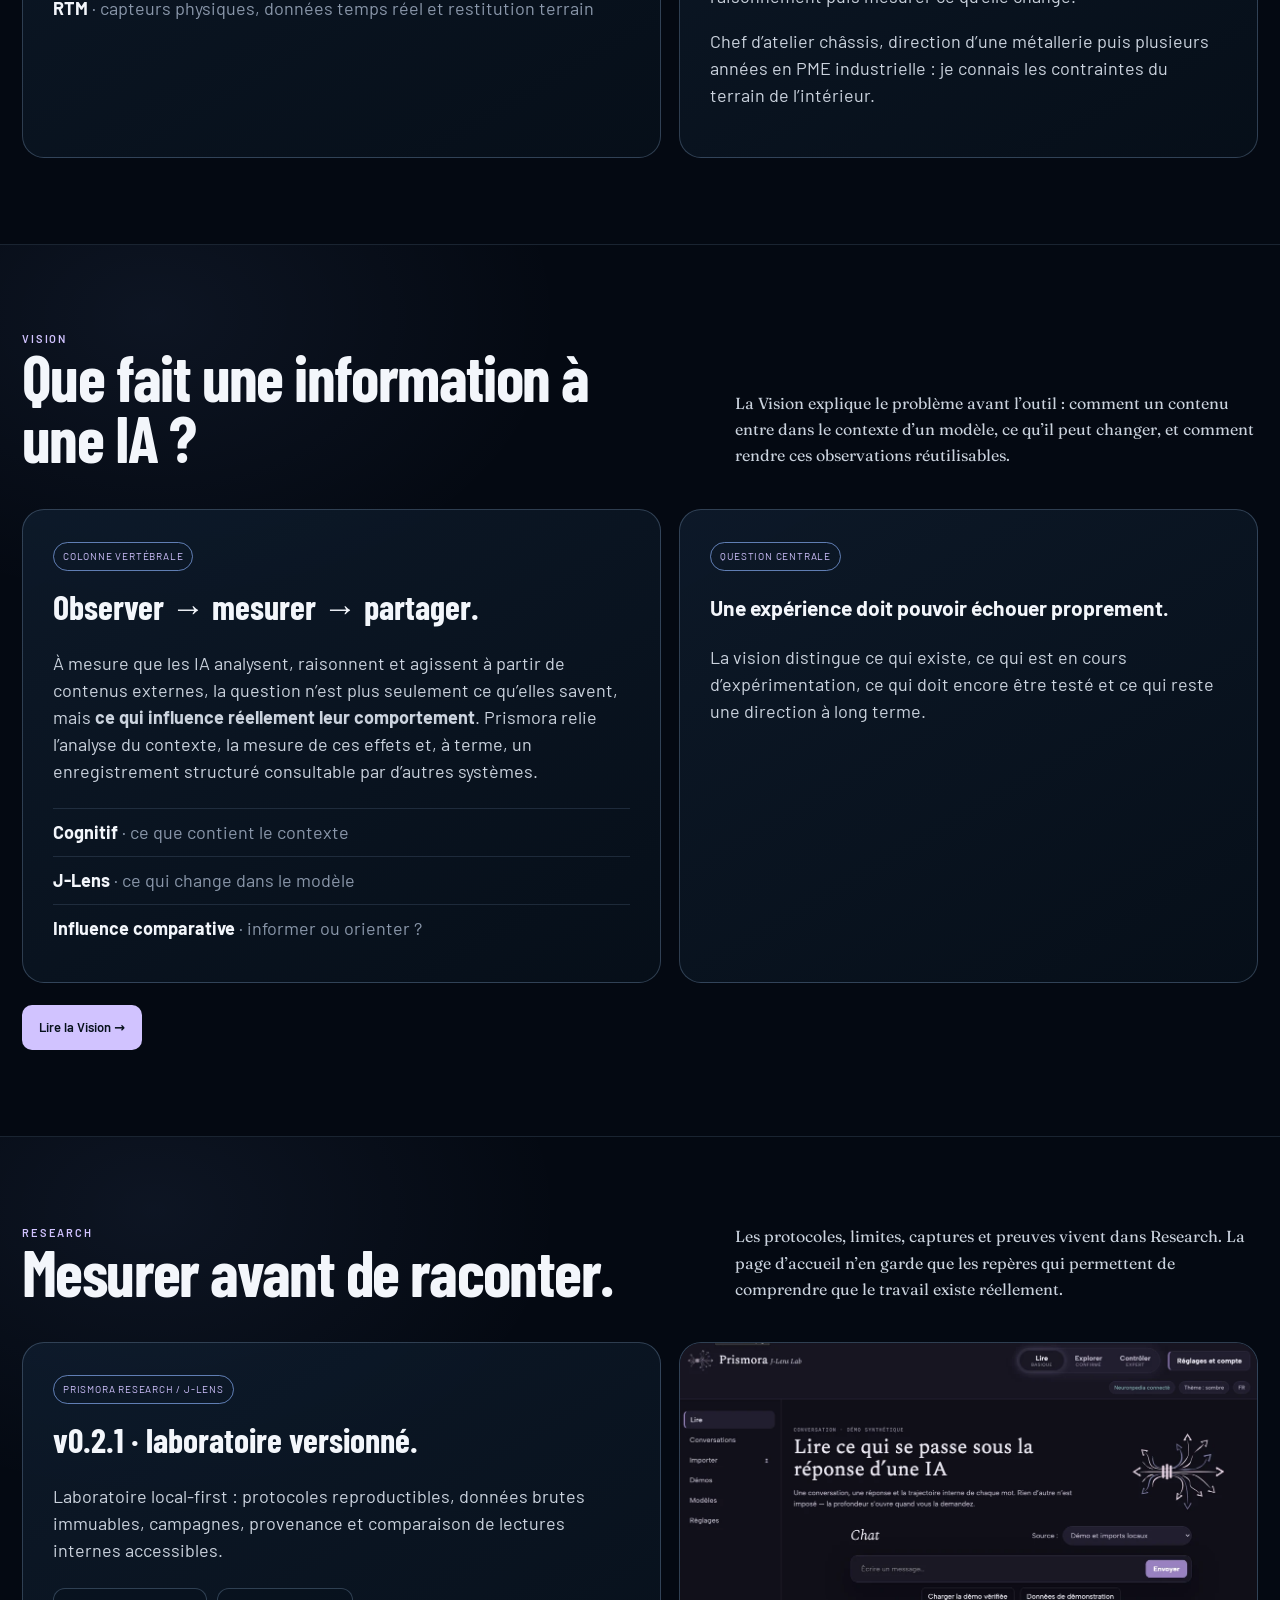
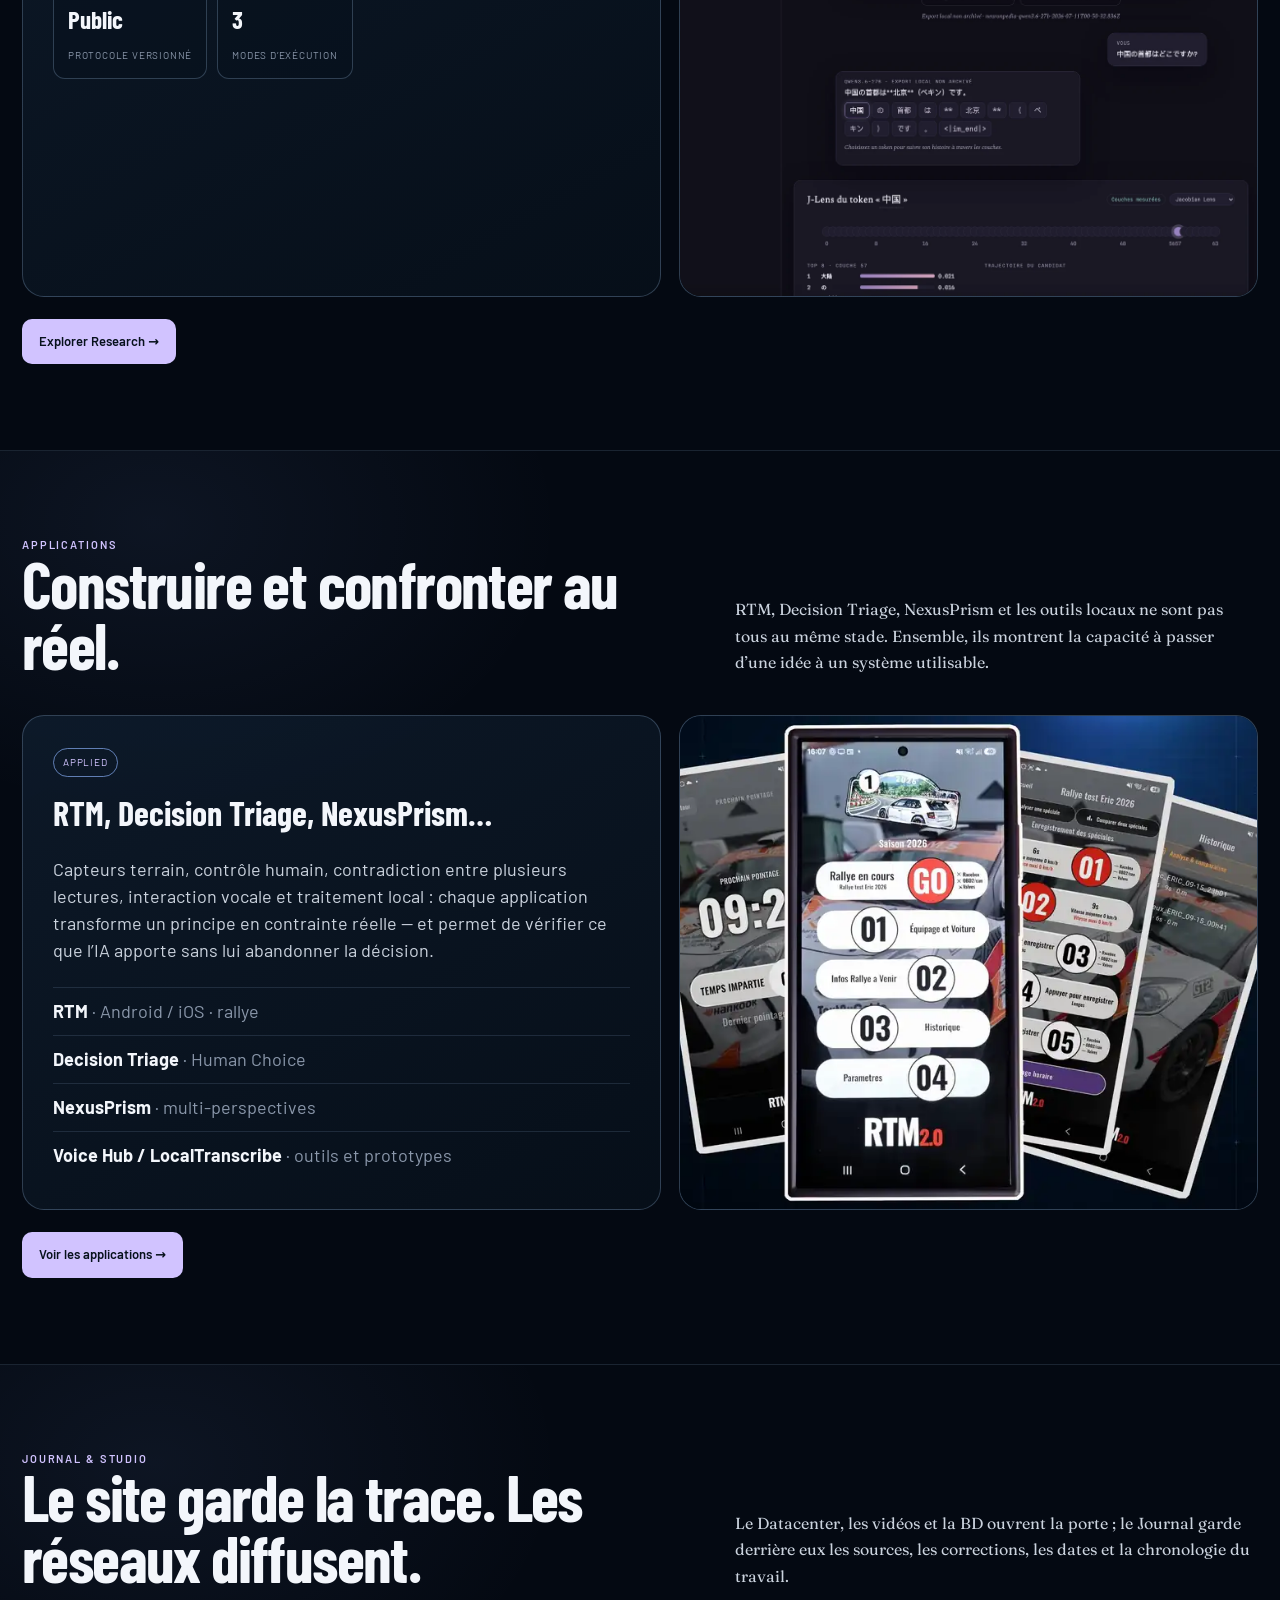
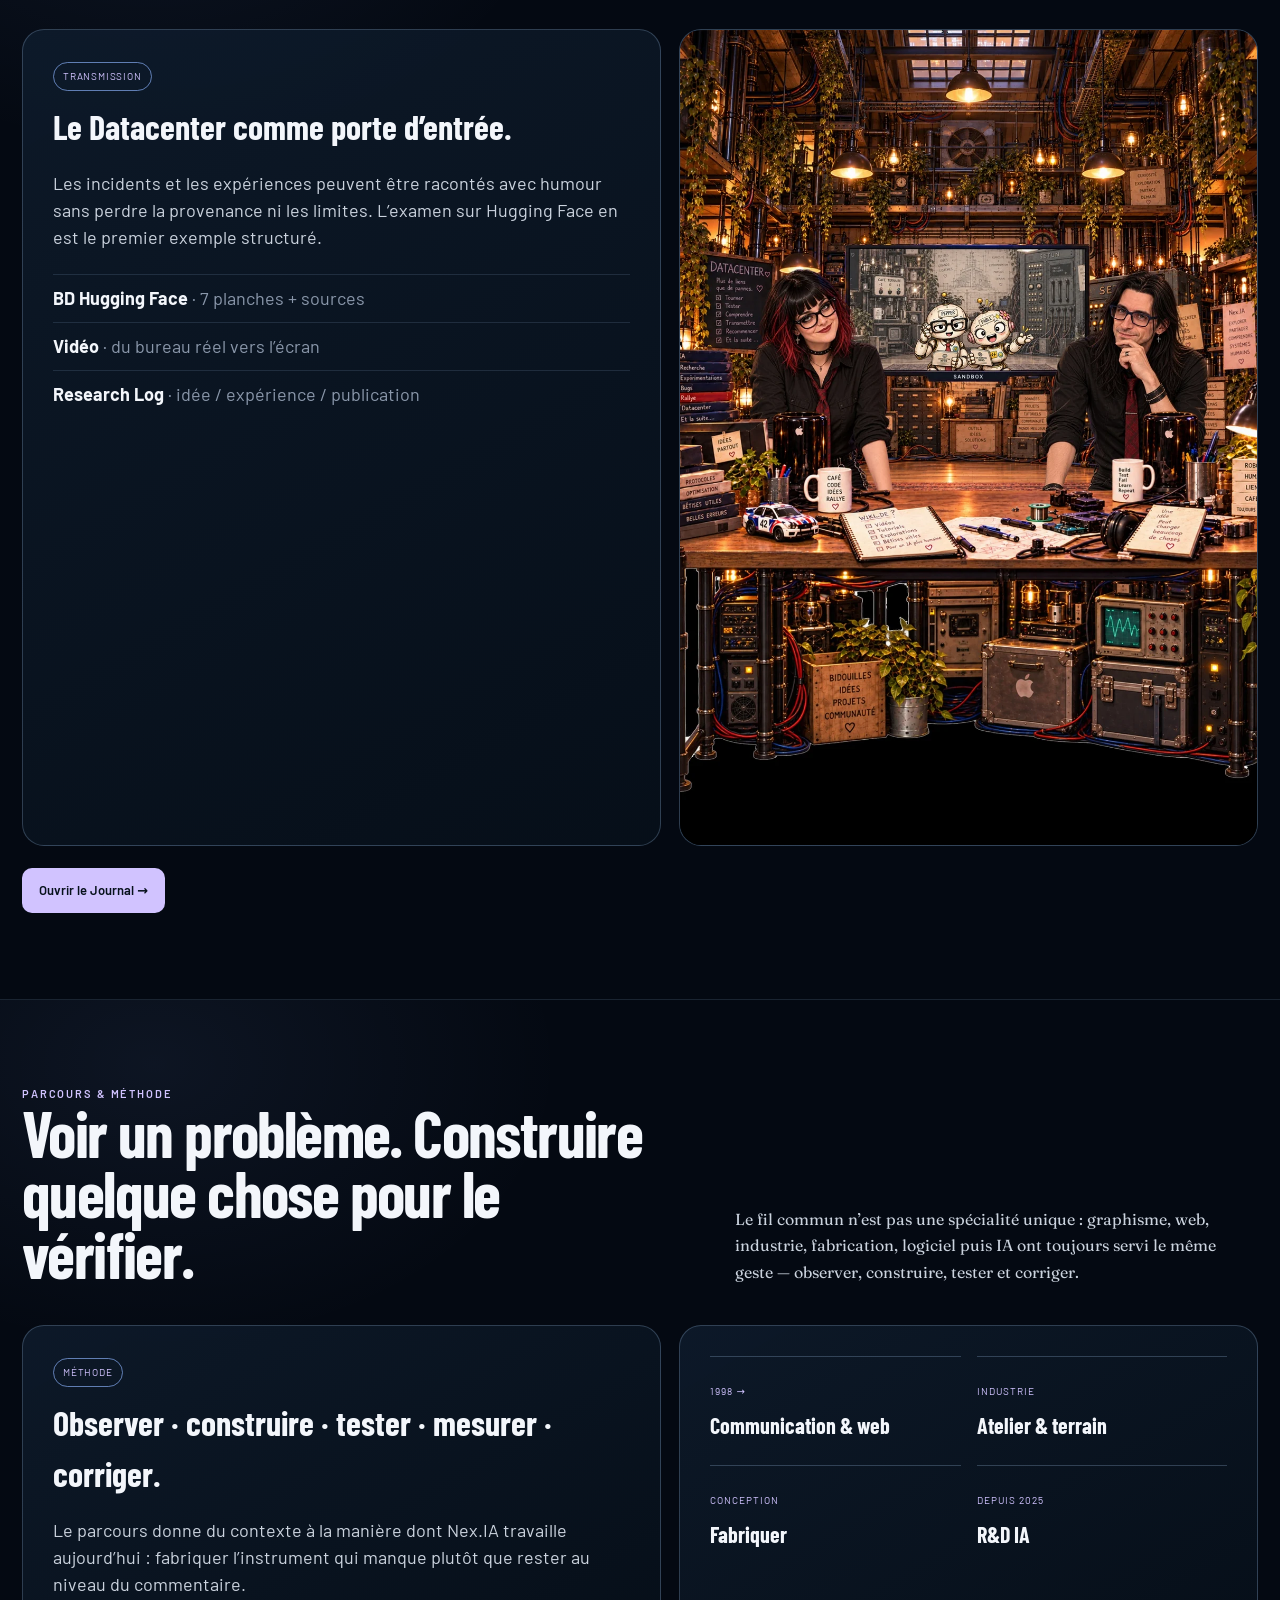
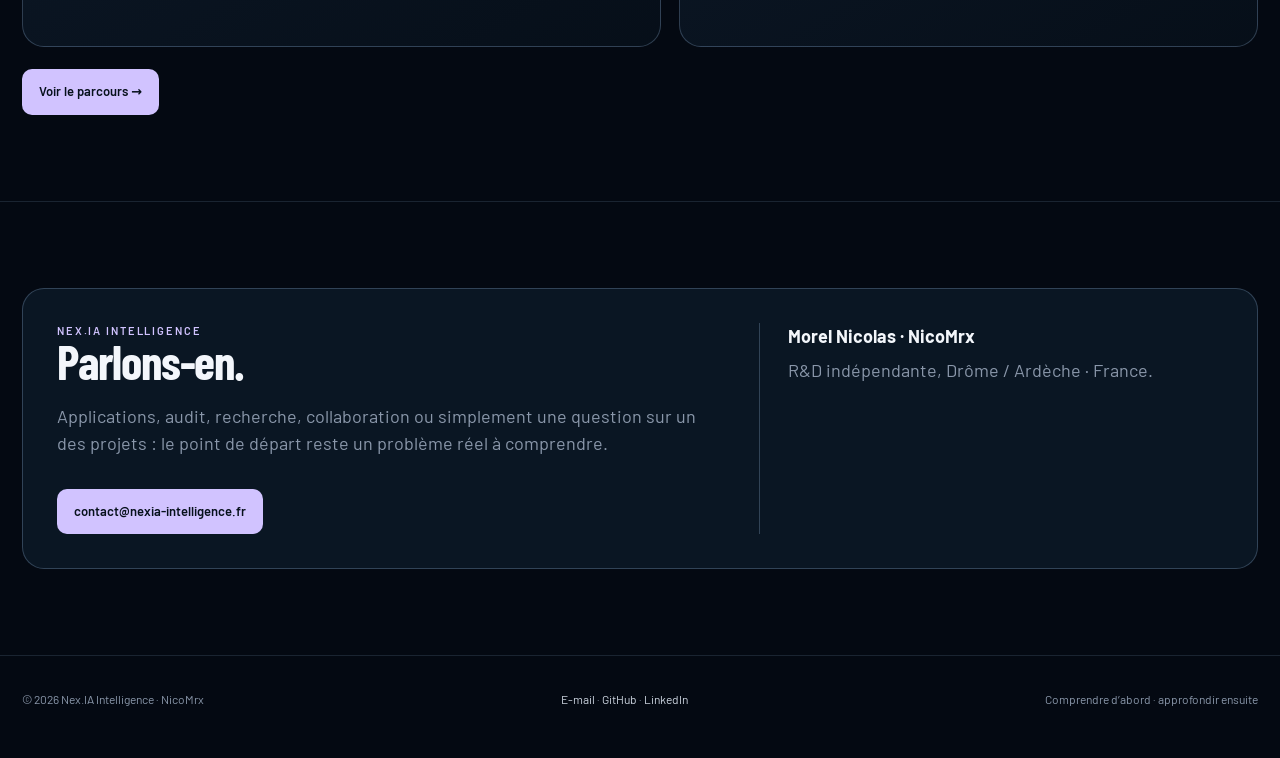
==== commit 878c33d0: "contact: use Nex.IA domain email" ====
--- a/index.html
+++ b/index.html
@@ -1,5 +1,5 @@
 <!DOCTYPE html>
-<html lang="fr"><head><meta charset="utf-8"/><meta content="width=device-width,initial-scale=1" name="viewport"/><meta content="#07111c" name="theme-color"/><title>Nex.IA Intelligence — NicoMrx</title><meta content="Nex.IA Intelligence : applications, recherche expérimentale, journal public et vision Prismora." name="description"/><link href="https://fonts.googleapis.com" rel="preconnect"/><link href="https://fonts.googleapis.com/css2?family=Barlow:wght@400;500;600;700&amp;family=Barlow+Condensed:wght@600;700;800&amp;family=Fraunces:opsz,wght@9..144,350..650&amp;display=swap" rel="stylesheet"/><link href="assets/site.css" rel="stylesheet"/></head><body class="section-home"><header class="site-header"><div class="wrap"><a class="brand" href="index.html"><img alt="Nex.IA Intelligence" src="assets/nexia-logo.png"/></a><nav aria-label="Navigation" class="site-nav"><a href="vision/index.html">Vision</a><a href="research/index.html">Research</a><a href="applications/index.html">Applications</a><a href="journal/index.html">Journal</a><a href="parcours/index.html">Parcours</a></nav></div></header><main>
+<html lang="fr"><head><meta charset="utf-8"/><meta content="width=device-width,initial-scale=1" name="viewport"/><meta content="#07111c" name="theme-color"/><title>Nex.IA Intelligence — construire, mesurer, garder la main</title><meta content="Nex.IA Intelligence construit des systèmes IA testables pour les entreprises et développe Prismora pour mesurer l’influence du contexte sur leur comportement." name="description"/><link rel="canonical" href="https://nexia-intelligence.fr/"/><meta property="og:type" content="website"/><meta property="og:locale" content="fr_FR"/><meta property="og:site_name" content="Nex.IA Intelligence"/><meta property="og:title" content="Nex.IA Intelligence — construire, mesurer, garder la main"/><meta property="og:description" content="Systèmes IA testables, applications de terrain et recherche Prismora sur l’influence du contexte."/><meta property="og:url" content="https://nexia-intelligence.fr/"/><meta property="og:image" content="https://nexia-intelligence.fr/assets/nexia-logo.png"/><meta name="twitter:card" content="summary_large_image"/><meta name="twitter:title" content="Nex.IA Intelligence — construire, mesurer, garder la main"/><meta name="twitter:description" content="Systèmes IA testables, applications de terrain et recherche Prismora sur l’influence du contexte."/><meta name="twitter:image" content="https://nexia-intelligence.fr/assets/nexia-logo.png"/><link href="https://fonts.googleapis.com" rel="preconnect"/><link href="https://fonts.googleapis.com/css2?family=Barlow:wght@400;500;600;700&amp;family=Barlow+Condensed:wght@600;700;800&amp;family=Fraunces:opsz,wght@9..144,350..650&amp;display=swap" rel="stylesheet"/><link href="assets/site.css" rel="stylesheet"/></head><body class="section-home"><header class="site-header"><div class="wrap"><a class="brand" href="index.html"><img alt="Nex.IA Intelligence" src="assets/nexia-logo.png"/></a><nav aria-label="Navigation" class="site-nav"><a href="vision/index.html">Vision</a><a href="research/index.html">Research</a><a href="applications/index.html">Applications</a><a href="journal/index.html">Journal</a><a href="parcours/index.html">Parcours</a></nav></div></header><main>
 <section class="hero"><div class="wrap hero-grid"><div><p class="eyebrow">Applications · recherche expérimentale · journal public</p><h1>Construire avec l’IA. <span class="blue">Mesurer ce qu’elle change.</span> <span class="violet">Garder la main.</span></h1><p class="lead">Nex.IA Intelligence transforme des problèmes métiers en systèmes IA testables, construits au plus près du terrain. La recherche Prismora ajoute une couche de contrôle : <strong>mesurer ce que le contexte change réellement dans le comportement du système.</strong></p><div class="actions"><a class="btn primary" href="#entreprises">Pour les entreprises ↓</a><a class="btn" href="vision/index.html">Lire la vision →</a><a class="btn" href="applications/index.html">Voir les applications</a></div></div><aside class="hero-card"><div class="head"><span>Nex.IA maintenant</span><span>Sept. 2026</span></div><div class="rows"><div class="row"><span class="type">Vision</span><div><b>Prismora trouve son problème</b><p>Mesurer l’effet du contexte, puis rendre les observations réutilisables.</p></div></div><div class="row"><span class="type">Instrument</span><div><b>J-Lens Lab v0.2.1</b><p>Laboratoire versionné, trois modes d’exécution et protocoles reproductibles.</p></div></div><div class="row"><span class="type">Étude</span><div><b>Étude d’influence comparative</b><p>4 modèles · 3 méthodes · 2 framings · 1 080 réponses.</p></div></div><div class="row"><span class="type">Terrain</span><div><b>RTM</b><p>Application rallye Android / iOS testée sur appareils réels.</p></div></div></div></aside></div></section>
 <div class="proofbar"><div class="wrap proofgrid"><div class="proof"><strong>RTM</strong><span>application Android / iOS testée sur appareils réels</span></div><div class="proof"><strong>4</strong><span>modèles comparés dans l’étude d’influence</span></div><div class="proof"><strong>1 080</strong><span>réponses analysées dans cette étude</span></div></div></div>
 <section class="section section-scope scope-applications" id="entreprises"><div class="wrap"><div class="sec-head"><div><div class="kicker">Pour les entreprises</div><h2>Un problème métier avant une solution IA.</h2></div><p>Je travaille au plus près du terrain pour comprendre le besoin, construire un prototype adapté et le tester dans les conditions réelles d’usage. Mon parcours en atelier et en PME industrielle me permet d’aborder des environnements où l’IA ne peut pas être simplement ajoutée sous forme de chatbot.</p></div><div class="preview-feature"><div class="preview-copy"><span class="tag">Briques déjà disponibles</span><h3>Des outils concrets à adapter au métier.</h3><ul class="preview-list"><li><strong>Voice Hub</strong> · commande vocale quand les mains sont prises</li><li><strong>LocalTranscribe</strong> · transcription locale pour des données sensibles</li><li><strong>Decision Triage</strong> · l’IA prépare, l’humain arbitre</li><li><strong>RTM</strong> · capteurs physiques, données temps réel et restitution terrain</li></ul></div><div class="preview-side"><div class="card-body"><span class="tag">Ma démarche</span><h3>Diagnostiquer → construire → intégrer → mesurer.</h3><p>La recherche Prismora ajoute une couche de contrôle : mesurer comment le contexte influence réellement le système déployé, puis suivre son comportement dans le temps.</p><p style="margin-top:18px"><strong>Le principe :</strong> ne pas demander à l’IA de penser à la place de l’humain, mais organiser la contradiction autour du raisonnement puis mesurer ce qu’elle change.</p><p style="margin-top:18px">Chef d’atelier châssis, direction d’une métallerie puis plusieurs années en PME industrielle : je connais les contraintes du terrain de l’intérieur.</p></div></div></div></div></section>
@@ -8,5 +8,5 @@
 <section class="section section-scope scope-applications" id="applications"><div class="wrap"><div class="sec-head"><div><div class="kicker">Applications</div><h2>Construire et confronter au réel.</h2></div><p>RTM, Decision Triage, NexusPrism et les outils locaux ne sont pas tous au même stade. Ensemble, ils montrent la capacité à passer d’une idée à un système utilisable.</p></div><div class="preview-feature"><div class="preview-copy"><span class="tag">Applied</span><h3>RTM, Decision Triage, NexusPrism…</h3><p>Capteurs terrain, contrôle humain, contradiction entre plusieurs lectures, interaction vocale et traitement local : chaque application transforme un principe en contrainte réelle — et permet de vérifier ce que l’IA apporte sans lui abandonner la décision.</p><ul class="preview-list"><li><strong>RTM</strong> · Android / iOS · rallye</li><li><strong>Decision Triage</strong> · Human Choice</li><li><strong>NexusPrism</strong> · multi-perspectives</li><li><strong>Voice Hub / LocalTranscribe</strong> · outils et prototypes</li></ul></div><div class="preview-side"><img alt="RTM — application rallye" src="assets/rtm-home.webp"/></div></div><div class="section-link"><a class="btn primary" href="applications/index.html">Voir les applications →</a></div></div></section>
 <section class="section section-scope scope-journal" id="journal"><div class="wrap"><div class="sec-head"><div><div class="kicker">Journal &amp; studio</div><h2>Le site garde la trace. Les réseaux diffusent.</h2></div><p>Le Datacenter, les vidéos et la BD ouvrent la porte ; le Journal garde derrière eux les sources, les corrections, les dates et la chronologie du travail.</p></div><div class="preview-feature"><div class="preview-copy"><span class="tag">Transmission</span><h3>Le Datacenter comme porte d’entrée.</h3><p>Les incidents et les expériences peuvent être racontés avec humour sans perdre la provenance ni les limites. L’examen sur Hugging Face en est le premier exemple structuré.</p><ul class="preview-list"><li><strong>BD Hugging Face</strong> · 7 planches + sources</li><li><strong>Vidéo</strong> · du bureau réel vers l’écran</li><li><strong>Research Log</strong> · idée / expérience / publication</li></ul></div><div class="preview-side"><img alt="Datacenter Nex.IA" src="assets/datacenter.webp"/></div></div><div class="section-link"><a class="btn primary" href="journal/index.html">Ouvrir le Journal →</a></div></div></section>
 <section class="section section-scope scope-parcours" id="parcours"><div class="wrap"><div class="sec-head"><div><div class="kicker">Parcours &amp; méthode</div><h2>Voir un problème. Construire quelque chose pour le vérifier.</h2></div><p>Le fil commun n’est pas une spécialité unique : graphisme, web, industrie, fabrication, logiciel puis IA ont toujours servi le même geste — observer, construire, tester et corriger.</p></div><div class="preview-feature"><div class="preview-copy"><span class="tag">Méthode</span><h3>Observer · construire · tester · mesurer · corriger.</h3><p>Le parcours donne du contexte à la manière dont Nex.IA travaille aujourd’hui : fabriquer l’instrument qui manque plutôt que rester au niveau du commentaire.</p></div><div class="preview-side"><div class="card-body"><div class="timeline" style="grid-template-columns:1fr 1fr"><article><time>1998 →</time><h3>Communication &amp; web</h3></article><article><time>Industrie</time><h3>Atelier &amp; terrain</h3></article><article><time>Conception</time><h3>Fabriquer</h3></article><article><time>Depuis 2025</time><h3>R&amp;D IA</h3></article></div></div></div></div><div class="section-link"><a class="btn primary" href="parcours/index.html">Voir le parcours →</a></div></div></section>
-<section class="section"><div class="wrap"><div class="cta"><div><div class="kicker">Nex.IA Intelligence</div><h2>Parlons-en.</h2><p>Applications, audit, recherche, collaboration ou simplement une question sur un des projets : le point de départ reste un problème réel à comprendre.</p><div class="actions"><a class="btn primary" href="mailto:morelnicolas.3807@gmail.com">morelnicolas.3807@gmail.com</a></div></div><aside><strong>Morel Nicolas · NicoMrx</strong>R&amp;D indépendante, Drôme / Ardèche · France.</aside></div></div></section>
-</main><footer><div class="wrap footer-row"><span>© 2026 Nex.IA Intelligence · NicoMrx</span><span><a href="mailto:morelnicolas.3807@gmail.com">E-mail</a> · <a href="https://github.com/nicoMrx/" rel="noopener" target="_blank">GitHub</a> · <a href="https://www.linkedin.com/in/morel-nicolas-nicomrx/" rel="noopener" target="_blank">LinkedIn</a></span><span>Comprendre d’abord · approfondir ensuite</span></div></footer></body></html>+<section class="section"><div class="wrap"><div class="cta"><div><div class="kicker">Nex.IA Intelligence</div><h2>Parlons-en.</h2><p>Applications, audit, recherche, collaboration ou simplement une question sur un des projets : le point de départ reste un problème réel à comprendre.</p><div class="actions"><a class="btn primary" href="mailto:contact@nexia-intelligence.fr">contact@nexia-intelligence.fr</a></div></div><aside><strong>Morel Nicolas · NicoMrx</strong>R&amp;D indépendante, Drôme / Ardèche · France.</aside></div></div></section>
+</main><footer><div class="wrap footer-row"><span>© 2026 Nex.IA Intelligence · NicoMrx</span><span><a href="mailto:contact@nexia-intelligence.fr">E-mail</a> · <a href="https://github.com/nicoMrx/" rel="noopener" target="_blank">GitHub</a> · <a href="https://www.linkedin.com/in/morel-nicolas-nicomrx/" rel="noopener" target="_blank">LinkedIn</a></span><span>Comprendre d’abord · approfondir ensuite</span></div></footer></body></html>
